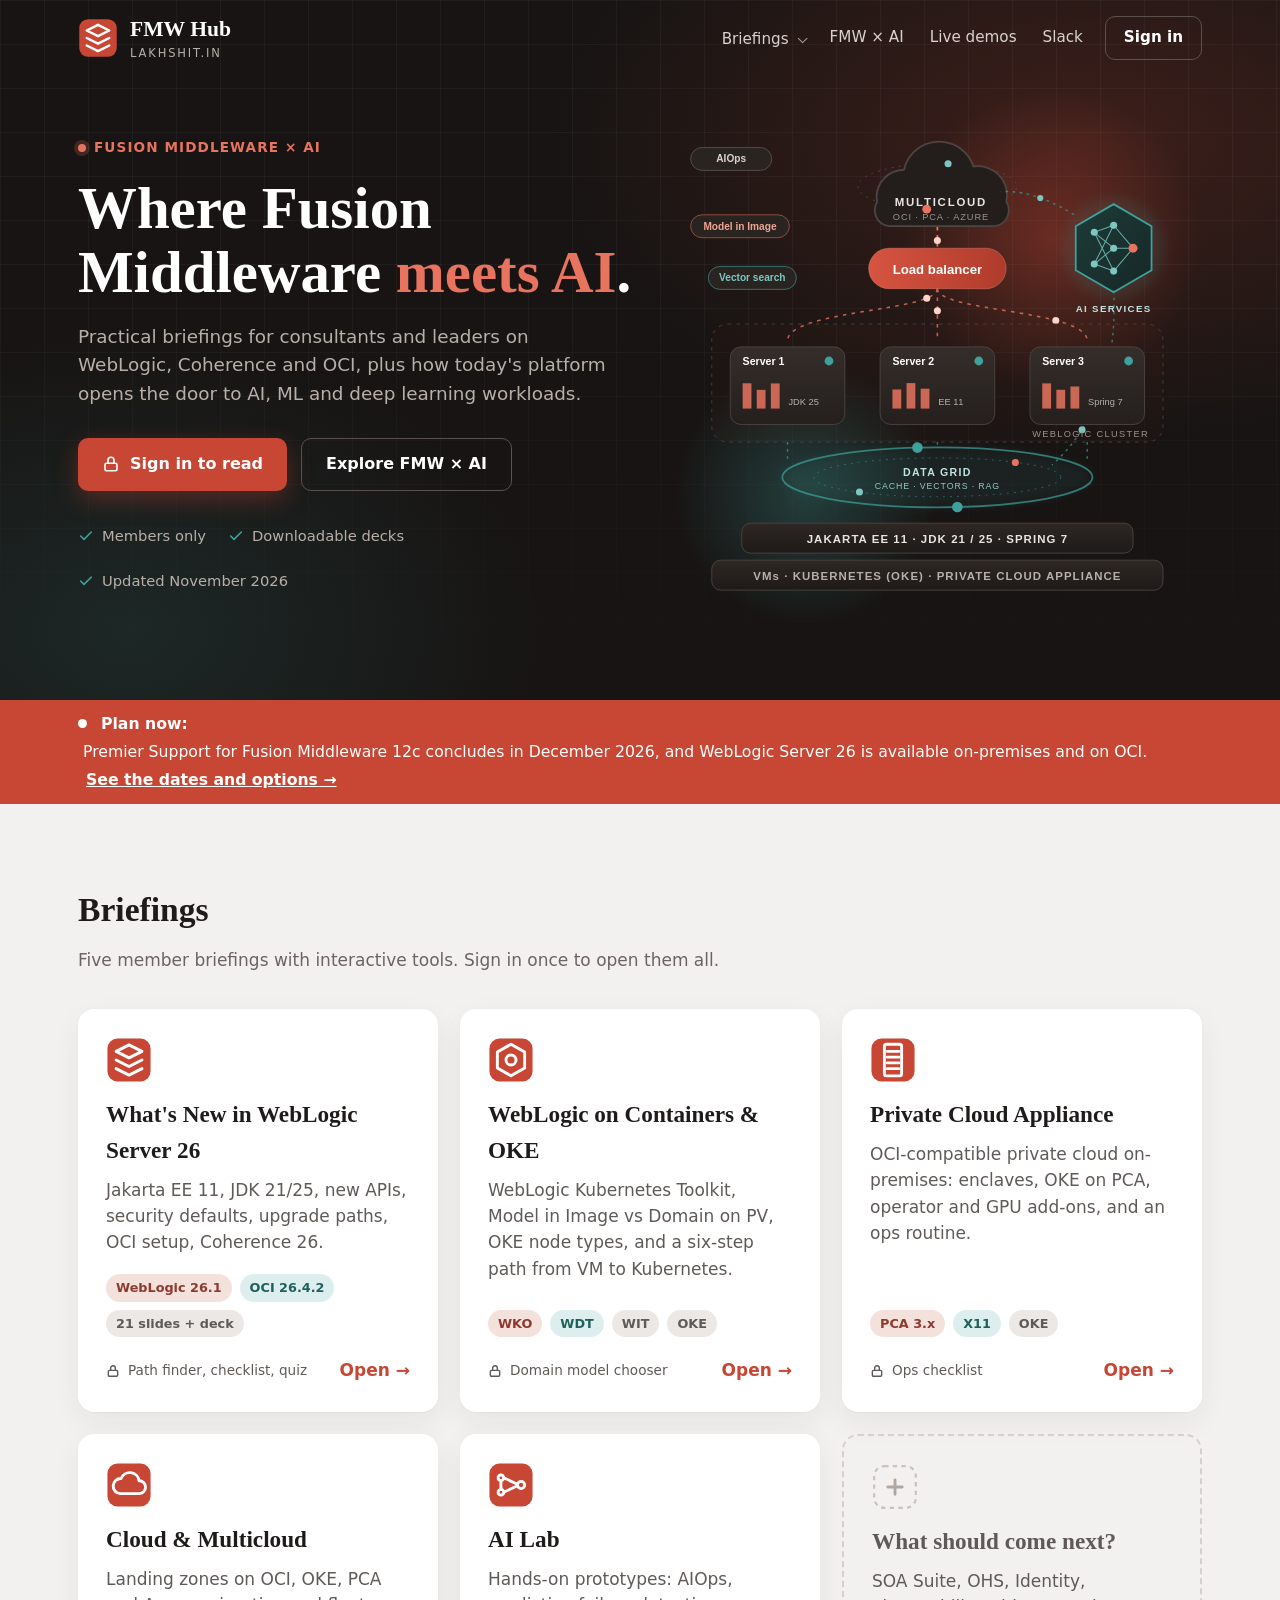
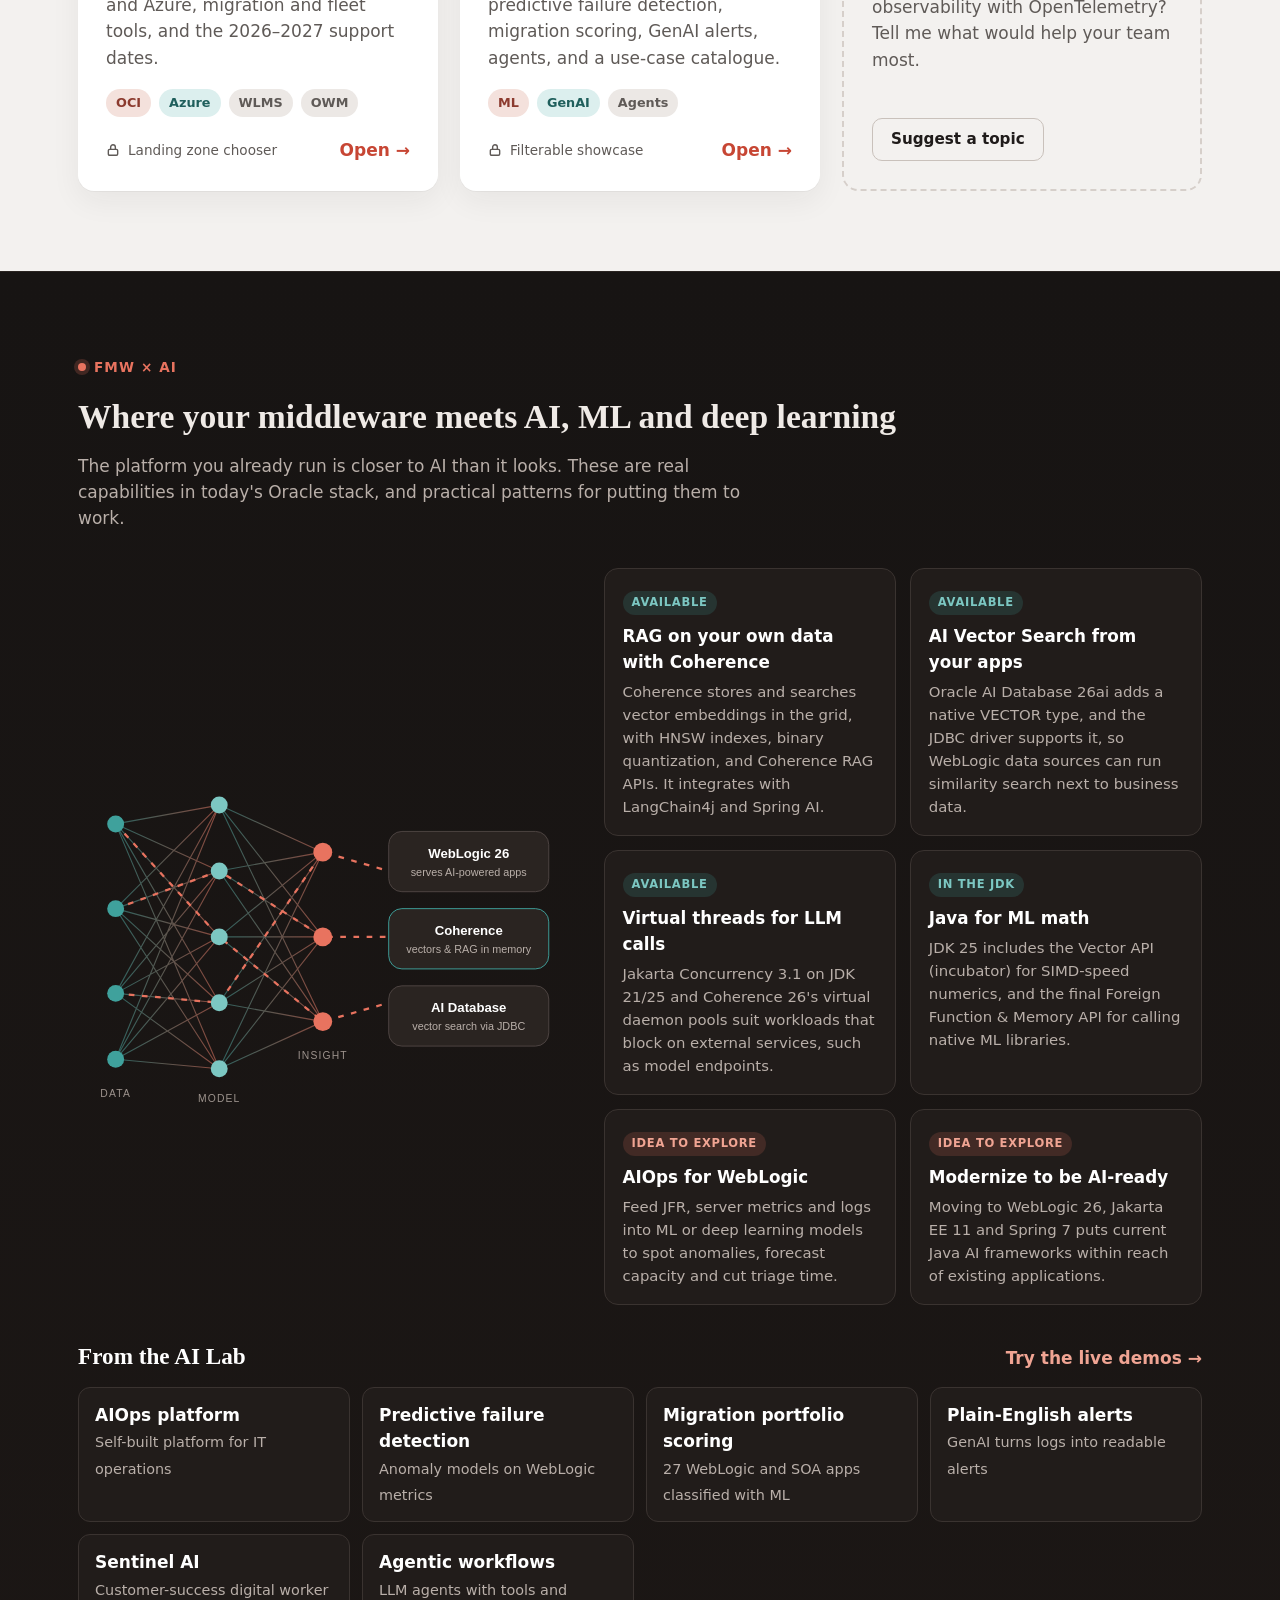
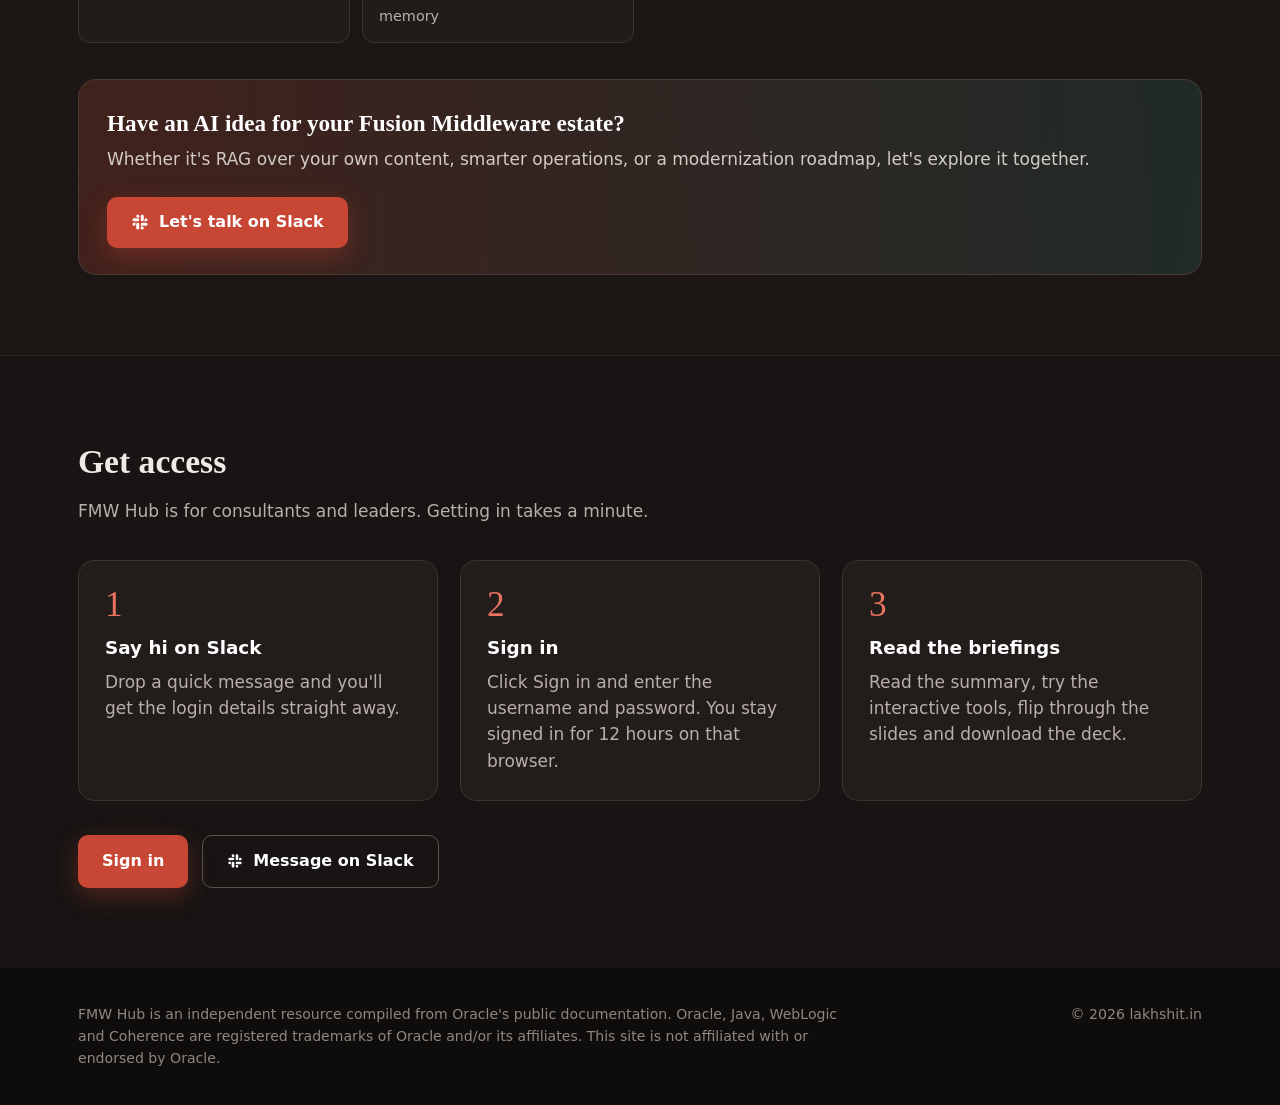
==== index.html @ 8989fca1 "Add files via upload" ====
<!DOCTYPE html>
<html lang="en">
<head>
<meta charset="utf-8">
<meta name="viewport" content="width=device-width, initial-scale=1">
<title>FMW Hub | Fusion Middleware meets AI | lakhshit.in</title>
<meta name="description" content="Private briefings on Oracle Fusion Middleware for consultants and leaders. Sign in to read the WebLogic Server 26 briefing.">
<link rel="icon" href="/assets/favicon.svg" type="image/svg+xml">
<style>
  :root{
    --ink:#171413; --ink2:#221D1B; --line:#3A3330; --muted:#B9AFA9; --soft:#F3F1EF;
    --red:#C74634; --red2:#E8735F; --teal:#3FA19C; --gold:#D9A441; --white:#fff;
    --serif: Cambria, "Iowan Old Style", Georgia, serif;
    --sans: Calibri, "Segoe UI", system-ui, -apple-system, Arial, sans-serif;
  }
  *{box-sizing:border-box}
  body{margin:0;font-family:var(--sans);color:#EFEAE6;background:var(--ink);line-height:1.55;font-size:17px}
  a{color:inherit}
  .wrap{max-width:1180px;margin:0 auto;padding:0 28px}
  /* background grid */
  .bg{position:relative;overflow:hidden;
      background:
        radial-gradient(900px 500px at 85% 20%, rgba(199,70,52,.22), transparent 60%),
        radial-gradient(700px 500px at 10% 90%, rgba(63,161,156,.14), transparent 60%),
        linear-gradient(var(--ink), var(--ink));}
  .bg::before{content:"";position:absolute;inset:0;
      background-image:linear-gradient(rgba(255,255,255,.04) 1px,transparent 1px),linear-gradient(90deg,rgba(255,255,255,.04) 1px,transparent 1px);
      background-size:44px 44px;mask-image:linear-gradient(to bottom, #000 40%, transparent 100%);pointer-events:none}
  header.top{position:relative;z-index:2}
  header.top .wrap{display:flex;align-items:center;justify-content:space-between;height:76px}
  .brand{display:flex;align-items:center;gap:12px;text-decoration:none}
  .brand b{font-family:var(--serif);font-size:1.35rem;color:#fff}
  .brand small{display:block;font-size:.72rem;letter-spacing:.16em;color:var(--muted);margin-top:-2px}
  .btn{display:inline-flex;align-items:center;gap:10px;padding:13px 24px;border-radius:10px;font-weight:700;text-decoration:none;transition:.15s;font-size:1rem}
  .btn.primary{background:var(--red);color:#fff;box-shadow:0 8px 24px rgba(199,70,52,.35)}
  .btn.primary:hover{background:#D65441;transform:translateY(-1px)}
  .btn.ghost{border:1.5px solid #5A514D;color:#fff}
  .btn.ghost:hover{border-color:#fff}
  .btn.small{padding:9px 18px;font-size:.95rem}
  .hero{position:relative;z-index:1;padding:40px 0 90px}
  .hero .wrap{display:grid;grid-template-columns:1.05fr 1fr;gap:40px;align-items:center}
  .eyebrow{display:inline-flex;align-items:center;gap:8px;font-size:.85rem;font-weight:700;letter-spacing:.08em;text-transform:uppercase;color:var(--red2)}
  .eyebrow i{width:8px;height:8px;border-radius:50%;background:var(--red2);box-shadow:0 0 0 4px rgba(232,115,95,.2)}
  h1{font-family:var(--serif);font-size:clamp(2.4rem,4.6vw,3.9rem);line-height:1.08;margin:18px 0 18px;color:#fff}
  h1 em{font-style:normal;color:var(--red2)}
  .hero p.lead{color:var(--muted);font-size:1.15rem;max-width:540px;margin:0 0 30px}
  .actions{display:flex;flex-wrap:wrap;gap:14px}
  .trust{display:flex;gap:22px;flex-wrap:wrap;margin-top:34px;color:var(--muted);font-size:.92rem}
  .trust span{display:inline-flex;align-items:center;gap:8px}
  .trust svg{flex:none}
  .art{width:100%;height:auto;display:block}
  /* animation */
  .flow{stroke-dasharray:6 8;animation:flow 1.6s linear infinite}
  @keyframes flow{to{stroke-dashoffset:-28}}
  .pulse{animation:pulse 2.4s ease-in-out infinite}
  .pulse.d2{animation-delay:.8s}.pulse.d3{animation-delay:1.6s}
  @keyframes pulse{0%,100%{opacity:.35}50%{opacity:1}}
  .orbit{transform-origin:280px 392px;animation:spin 18s linear infinite}
  @keyframes spin{to{transform:rotate(360deg)}}
  @media (prefers-reduced-motion: reduce){.flow,.pulse,.orbit{animation:none}}
  /* sections */
  section{padding:80px 0;background:var(--ink)}
  section.light{background:var(--soft);color:#1F1B1A}
  h2{font-family:var(--serif);font-size:2.1rem;margin:0 0 10px;color:inherit}
  .sub{color:#6B6461;margin:0 0 36px;max-width:680px}
  section:not(.light) .sub{color:var(--muted)}
  .cards{display:grid;grid-template-columns:repeat(auto-fit,minmax(300px,1fr));gap:22px}
  .card{background:#fff;border-radius:16px;padding:28px;box-shadow:0 1px 0 rgba(0,0,0,.04),0 10px 30px rgba(31,27,26,.06);display:flex;flex-direction:column}
  .card h3{font-family:var(--serif);font-size:1.45rem;margin:14px 0 8px}
  .card p{color:#5F5A57;margin:0 0 18px;flex:1}
  .card .meta{display:flex;flex-wrap:wrap;gap:8px;margin-bottom:20px}
  .chip{font-size:.8rem;font-weight:700;padding:4px 10px;border-radius:999px;background:#F4E1DC;color:#8C3A2E}
  .chip.teal{background:#DCEFEE;color:#1F5F5C}
  .chip.gray{background:#ECE8E5;color:#5F5A57}
  .card .lock{display:inline-flex;align-items:center;gap:8px;font-size:.85rem;color:#5F5A57}
  .card.soon{background:transparent;border:2px dashed #D6CFCA;box-shadow:none}
  .card.soon h3{color:#5F5A57}
  .steps{display:grid;grid-template-columns:repeat(auto-fit,minmax(240px,1fr));gap:22px;counter-reset:s}
  .step{background:var(--ink2);border:1px solid var(--line);border-radius:16px;padding:26px}
  .step .n{font-family:var(--serif);font-size:2.2rem;color:var(--red2);line-height:1}
  .step h3{margin:12px 0 6px;font-size:1.15rem;color:#fff}
  .step p{margin:0;color:var(--muted)}
  .toplinks{display:flex;gap:26px;margin-left:auto;margin-right:22px}
  .tdd{position:relative}
  .tdd>a::after{content:"";display:inline-block;width:6px;height:6px;border-right:1.7px solid currentColor;border-bottom:1.7px solid currentColor;transform:rotate(45deg) translateY(-3px);margin-left:8px;opacity:.7}
  .tsub{position:absolute;top:calc(100% + 12px);left:-14px;min-width:270px;background:#211C1A;border:1px solid #3A3330;border-radius:14px;padding:8px;box-shadow:0 24px 60px rgba(0,0,0,.5);opacity:0;visibility:hidden;transform:translateY(6px);transition:.15s;z-index:30}
  .tsub::before{content:"";position:absolute;left:0;right:0;top:-14px;height:14px}
  .tdd:hover .tsub,.tdd:focus-within .tsub{opacity:1;visibility:visible;transform:none}
  .tsub a{display:block;padding:9px 12px;border-radius:9px;text-decoration:none}
  .tsub a:hover{background:#2E2724}
  .tsub b{display:block;color:#fff;font-size:.95rem}
  .tsub span{color:#B9AFA9;font-size:.85rem}
  .toplinks{align-items:center}
  .toplinks a{color:#D9D2CD;text-decoration:none;font-size:.95rem}
  .toplinks a:hover{color:#fff}
  @media (max-width:700px){.toplinks{display:none}}
  section.ai{background:linear-gradient(180deg,#171413,#1C1715);border-top:1px solid #2A2421;border-bottom:1px solid #2A2421}
  .ai-grid{display:grid;grid-template-columns:.9fr 1.1fr;gap:36px;align-items:center}
  .ai-art{width:100%;height:auto}
  .f2{animation-delay:-.5s}.f3{animation-delay:-1s}
  .ai-cards{display:grid;grid-template-columns:repeat(2,1fr);gap:14px}
  .ai-card{background:#211C1A;border:1px solid #3A3330;border-radius:14px;padding:18px 18px 16px;transition:.2s}
  .ai-card:hover{border-color:#E8735F;transform:translateY(-2px)}
  .ai-card h3{color:#fff;font-size:1.05rem;margin:8px 0 6px}
  .ai-card p{color:#B9AFA9;margin:0;font-size:.93rem}
  .tag{display:inline-block;font-size:.72rem;font-weight:700;letter-spacing:.06em;text-transform:uppercase;padding:3px 9px;border-radius:999px}
  .tag.real{background:rgba(63,161,156,.18);color:#7CC7C2}
  .tag.idea{background:rgba(232,115,95,.16);color:#F0A493}
  .talk{margin-top:36px;display:flex;align-items:center;justify-content:space-between;gap:24px;flex-wrap:wrap;background:linear-gradient(90deg,rgba(199,70,52,.22),rgba(63,161,156,.14));border:1px solid #4A3A35;border-radius:18px;padding:26px 28px}
  .talk h3{margin:0 0 4px;color:#fff;font-family:var(--serif);font-size:1.45rem}
  .talk p{margin:0;color:#D3CBC6}
  @media (max-width:980px){.ai-grid{grid-template-columns:1fr}.ai-art{max-width:480px;margin:0 auto}.ai-cards{grid-template-columns:1fr}}
  a.card.brief{text-decoration:none;color:inherit;transition:.18s}
  a.card.brief:hover{transform:translateY(-3px);box-shadow:0 16px 40px rgba(31,27,26,.12)}
  .bfoot{display:flex;justify-content:space-between;align-items:center;gap:10px;margin-top:auto}
  .bfoot .go{font-weight:700;color:#C74634}
  .strip{background:#C74634;color:#fff;font-size:.98rem}
  .strip .wrap{display:flex;align-items:center;flex-wrap:wrap;gap:4px;padding-top:12px;padding-bottom:12px}
  .strip a{color:#fff;font-weight:700;margin-left:8px}
  .dotlive{width:9px;height:9px;border-radius:50%;background:#fff;margin-right:10px;animation:pulse 2s infinite}
  .lab{margin-top:34px}
  .labhead{display:flex;justify-content:space-between;align-items:baseline;gap:12px;flex-wrap:wrap;margin-bottom:12px}
  .labhead h3{color:#fff;font-family:var(--serif);font-size:1.45rem;margin:0}
  .labhead a{color:#F0A493;font-weight:700;text-decoration:none}
  .labgrid{display:grid;grid-template-columns:repeat(auto-fit,minmax(220px,1fr));gap:12px}
  .labgrid a{display:block;text-decoration:none;background:#211C1A;border:1px solid #3A3330;border-radius:12px;padding:14px 16px;transition:.18s}
  .labgrid a:hover{border-color:#7CC7C2;transform:translateY(-2px)}
  .labgrid b{display:block;color:#fff}
  .labgrid span{color:#B9AFA9;font-size:.9rem}
  footer{background:#0F0D0C;color:#8F8681;padding:36px 0;font-size:.88rem}
  footer .wrap{display:flex;flex-wrap:wrap;gap:12px 32px;justify-content:space-between}
  footer p{margin:0;max-width:760px}
  @media (max-width:900px){ .hero .wrap{grid-template-columns:1fr} .art{max-width:520px;margin:10px auto 0} }
</style>
</head>
<body>

<div class="bg">
  <header class="top"><div class="wrap">
    <a class="brand" href="/">
      <svg width="40" height="40" viewBox="0 0 64 64" aria-hidden="true"><rect x="2" y="2" width="60" height="60" rx="14" fill="#C74634"/><g fill="none" stroke="#fff" stroke-width="4" stroke-linecap="round" stroke-linejoin="round"><path d="M14 20 L32 11 L50 20 L32 29 Z"/><path d="M14 32 L32 41 L50 32"/><path d="M14 44 L32 53 L50 44"/></g></svg>
      <span><b>FMW Hub</b><small>LAKHSHIT.IN</small></span>
    </a>
    <nav class="toplinks">
      <div class="tdd"><a href="#briefings">Briefings</a>
        <div class="tsub">
          <a href="/weblogic-26/"><b>WebLogic 26</b><span>What's new, upgrade, OCI setup</span></a>
          <a href="/containers/"><b>Containers &amp; OKE</b><span>WKO, WDT, WIT, OKE</span></a>
          <a href="/pca/"><b>Private Cloud Appliance</b><span>OCI-compatible, on-premises</span></a>
          <a href="/cloud/"><b>Cloud &amp; multicloud</b><span>Landing zones, tools, dates</span></a>
          <a href="/ai-lab/"><b>AI Lab</b><span>Live demos and prototypes</span></a>
        </div>
      </div>
      <a href="#ai">FMW &times; AI</a><a href="/ai-lab/#try">Live demos</a><a href="#" data-slack>Slack</a></nav>
    <a class="btn ghost small" href="/login.html">Sign in</a>
  </div></header>

  <div class="hero"><div class="wrap">
    <div>
      <span class="eyebrow"><i></i>Fusion Middleware &times; AI</span>
      <h1>Where Fusion Middleware <em>meets AI</em>.</h1>
      <p class="lead">Practical briefings for consultants and leaders on WebLogic, Coherence and OCI, plus how today's platform opens the door to AI, ML and deep learning workloads.</p>
      <div class="actions">
        <a class="btn primary" href="/login.html?next=/weblogic-26/">
          <svg width="18" height="18" viewBox="0 0 24 24" fill="none" stroke="currentColor" stroke-width="2.2" stroke-linecap="round" stroke-linejoin="round" aria-hidden="true"><rect x="4" y="11" width="16" height="10" rx="2"/><path d="M8 11V7a4 4 0 0 1 8 0v4"/></svg>
          Sign in to read
        </a>
        <a class="btn ghost" href="#ai">Explore FMW &times; AI</a>
      </div>
      <div class="trust">
        <span><svg width="16" height="16" viewBox="0 0 24 24" fill="none" stroke="#3FA19C" stroke-width="2.4" stroke-linecap="round" stroke-linejoin="round"><path d="M20 6 9 17l-5-5"/></svg>Members only</span>
        <span><svg width="16" height="16" viewBox="0 0 24 24" fill="none" stroke="#3FA19C" stroke-width="2.4" stroke-linecap="round" stroke-linejoin="round"><path d="M20 6 9 17l-5-5"/></svg>Downloadable decks</span>
        <span><svg width="16" height="16" viewBox="0 0 24 24" fill="none" stroke="#3FA19C" stroke-width="2.4" stroke-linecap="round" stroke-linejoin="round"><path d="M20 6 9 17l-5-5"/></svg>Updated November 2026</span>
      </div>
    </div>

    <!-- Illustration: a middleware stack on the cloud -->
    <svg class="art" id="heroArt" viewBox="0 0 600 560" style="overflow:visible" role="img" aria-label="Animated illustration: multicloud, a load balancer sending traffic to a WebLogic cluster, an AI services node, a Coherence data grid with vectors, and the Jakarta EE and JDK runtime layers">
  <defs>
    <radialGradient id="gR" cx="50%" cy="50%" r="50%"><stop offset="0" stop-color="#C74634" stop-opacity=".38"/><stop offset="1" stop-color="#C74634" stop-opacity="0"/></radialGradient>
    <radialGradient id="gT" cx="50%" cy="50%" r="50%"><stop offset="0" stop-color="#3FA19C" stop-opacity=".30"/><stop offset="1" stop-color="#3FA19C" stop-opacity="0"/></radialGradient>
    <linearGradient id="srv" x1="0" x2="0" y1="0" y2="1"><stop offset="0" stop-color="#352D2A"/><stop offset="1" stop-color="#241F1D"/></linearGradient>
    <linearGradient id="plate" x1="0" x2="0" y1="0" y2="1"><stop offset="0" stop-color="#2E2724"/><stop offset="1" stop-color="#1E1A18"/></linearGradient>
    <linearGradient id="lb" x1="0" x2="1"><stop offset="0" stop-color="#D65441"/><stop offset="1" stop-color="#B03B2B"/></linearGradient>
    <linearGradient id="ai" x1="0" x2="1" y1="0" y2="1"><stop offset="0" stop-color="#1E3B39"/><stop offset="1" stop-color="#162826"/></linearGradient>
    <filter id="blur6" x="-50%" y="-50%" width="200%" height="200%"><feGaussianBlur stdDeviation="6"/></filter>
    <path id="pCloud" d="M300 126 V150"/>
    <path id="pS1" d="M300 196 C300 222 130 220 130 255"/>
    <path id="pS2" d="M300 196 V255"/>
    <path id="pS3" d="M300 196 C300 222 470 220 470 255"/>
    <path id="pAI" d="M500 198 C505 300 470 360 430 396"/>
    <path id="pAIc" d="M455 112 C420 90 390 84 372 86"/>
    <path id="orbitP" d="M210 80 a90 26 0 1 0 180 0 a90 26 0 1 0 -180 0"/>
  </defs>

  <!-- glows -->
  <circle cx="430" cy="140" r="170" fill="url(#gR)"/>
  <circle cx="150" cy="430" r="150" fill="url(#gT)"/>

  <!-- cloud with orbit -->
  <use href="#orbitP" fill="none" stroke="#5A514D" stroke-dasharray="2 6"/>
  <g>
    <g fill="#4F4643"><circle cx="262" cy="92" r="32"/><circle cx="302" cy="70" r="42"/><circle cx="346" cy="90" r="34"/><rect x="228" y="88" width="154" height="38" rx="19"/></g>
    <g fill="#231E1C"><circle cx="262" cy="92" r="30"/><circle cx="302" cy="70" r="40"/><circle cx="346" cy="90" r="32"/><rect x="230" y="90" width="150" height="34" rx="17"/></g>
    <text x="304" y="102" text-anchor="middle" font-family="Calibri, Segoe UI, Arial" font-size="13" font-weight="700" fill="#E9E4E0" letter-spacing="2">MULTICLOUD</text>
    <text x="304" y="118" text-anchor="middle" font-family="Calibri, Segoe UI, Arial" font-size="10.5" fill="#9C928C" letter-spacing="1">OCI · PCA · AZURE</text>
  </g>
  <circle r="5" fill="#E8735F"><animateMotion dur="9s" repeatCount="indefinite"><mpath href="#orbitP"/></animateMotion></circle>
  <circle r="4" fill="#7CC7C2"><animateMotion dur="9s" begin="-4.5s" repeatCount="indefinite"><mpath href="#orbitP"/></animateMotion></circle>

  <!-- AI services node -->
  <g>
    <circle cx="500" cy="150" r="58" fill="#3FA19C" opacity=".12" filter="url(#blur6)"/>
    <polygon points="500,100 543,125 543,175 500,200 457,175 457,125" fill="url(#ai)" stroke="#3FA19C" stroke-width="2"/>
    <g stroke="#7CC7C2" stroke-width="1.2" opacity=".8">
      <path d="M478 132 L500 124 M478 132 L500 150 M478 132 L500 176 M478 168 L500 124 M478 168 L500 150 M478 168 L500 176 M500 124 L522 150 M500 150 L522 150 M500 176 L522 150"/>
    </g>
    <g fill="#7CC7C2"><circle cx="478" cy="132" r="4"/><circle cx="478" cy="168" r="4"/><circle class="pulse" cx="500" cy="124" r="4"/><circle class="pulse d2" cx="500" cy="150" r="4"/><circle class="pulse d3" cx="500" cy="176" r="4"/></g>
    <circle cx="522" cy="150" r="6" fill="#E8735F"><animate attributeName="r" values="5;8;5" dur="2s" repeatCount="indefinite"/></circle>
    <text x="500" y="222" text-anchor="middle" font-family="Calibri, Segoe UI, Arial" font-size="11" font-weight="700" fill="#BFE3E0" letter-spacing="1.5">AI SERVICES</text>
  </g>
  <use href="#pAIc" fill="none" stroke="#3FA19C" stroke-width="1.6" stroke-dasharray="3 5" opacity=".7"/>
  <use href="#pAI" fill="none" stroke="#3FA19C" stroke-width="1.6" stroke-dasharray="3 5" opacity=".7"/>
  <circle r="4" fill="#7CC7C2"><animateMotion dur="2.6s" repeatCount="indefinite"><mpath href="#pAI"/></animateMotion></circle>
  <circle r="3.5" fill="#7CC7C2"><animateMotion dur="2s" begin="-1s" repeatCount="indefinite"><mpath href="#pAIc"/></animateMotion></circle>

  <!-- cloud to load balancer -->
  <use href="#pCloud" stroke="#E8735F" stroke-width="2" stroke-dasharray="4 5"/>
  <circle r="4" fill="#FFD3C9"><animateMotion dur="1.2s" repeatCount="indefinite"><mpath href="#pCloud"/></animateMotion></circle>

  <!-- load balancer -->
  <g>
    <rect x="222" y="150" width="156" height="46" rx="23" fill="url(#lb)"/>
    <rect x="222" y="150" width="156" height="46" rx="23" fill="none" stroke="#FFB4A6" stroke-opacity=".5">
      <animate attributeName="stroke-opacity" values=".1;.7;.1" dur="2.4s" repeatCount="indefinite"/>
    </rect>
    <text x="300" y="179" text-anchor="middle" font-family="Calibri, Segoe UI, Arial" font-size="15" font-weight="700" fill="#fff">Load balancer</text>
  </g>

  <!-- traffic to servers -->
  <g fill="none" stroke="#E8735F" stroke-width="1.8" stroke-dasharray="4 6" opacity=".8">
    <use href="#pS1"/><use href="#pS2"/><use href="#pS3"/>
  </g>
  <g fill="#FFD3C9">
    <circle r="4"><animateMotion dur="1.8s" repeatCount="indefinite"><mpath href="#pS1"/></animateMotion></circle>
    <circle r="4"><animateMotion dur="1.8s" begin="-.6s" repeatCount="indefinite"><mpath href="#pS2"/></animateMotion></circle>
    <circle r="4"><animateMotion dur="1.8s" begin="-1.2s" repeatCount="indefinite"><mpath href="#pS3"/></animateMotion></circle>
  </g>

  <!-- cluster -->
  <rect x="44" y="236" width="512" height="134" rx="18" fill="#C74634" fill-opacity=".03" stroke="#4A423F" stroke-dasharray="4 6"/>
  <text x="540" y="364" text-anchor="end" font-family="Calibri, Segoe UI, Arial" font-size="10.5" fill="#9C928C" letter-spacing="1.5">WEBLOGIC CLUSTER</text>
  <g font-family="Calibri, Segoe UI, Arial">
    <g transform="translate(65 262)">
      <rect width="130" height="88" rx="12" fill="url(#srv)" stroke="#4F4643"/>
      <circle class="pulse" cx="112" cy="16" r="5" fill="#3FA19C"/>
      <text x="14" y="21" font-size="12" font-weight="700" fill="#fff">Server 1</text>
      <g fill="#E8735F" opacity=".85">
        <rect x="14" y="40" width="10" height="30"><animate attributeName="height" values="30;14;26;30" dur="2.2s" repeatCount="indefinite"/><animate attributeName="y" values="40;56;44;40" dur="2.2s" repeatCount="indefinite"/></rect>
        <rect x="30" y="50" width="10" height="20"><animate attributeName="height" values="20;32;18;20" dur="1.9s" repeatCount="indefinite"/><animate attributeName="y" values="50;38;52;50" dur="1.9s" repeatCount="indefinite"/></rect>
        <rect x="46" y="44" width="10" height="26"><animate attributeName="height" values="26;12;30;26" dur="2.5s" repeatCount="indefinite"/><animate attributeName="y" values="44;58;40;44" dur="2.5s" repeatCount="indefinite"/></rect>
      </g>
      <text x="66" y="66" font-size="10.5" fill="#B9AFA9">JDK 25</text>
    </g>
    <g transform="translate(235 262)">
      <rect width="130" height="88" rx="12" fill="url(#srv)" stroke="#4F4643"/>
      <circle class="pulse d2" cx="112" cy="16" r="5" fill="#3FA19C"/>
      <text x="14" y="21" font-size="12" font-weight="700" fill="#fff">Server 2</text>
      <g fill="#E8735F" opacity=".85">
        <rect x="14" y="48" width="10" height="22"><animate attributeName="height" values="22;34;16;22" dur="2s" repeatCount="indefinite"/><animate attributeName="y" values="48;36;54;48" dur="2s" repeatCount="indefinite"/></rect>
        <rect x="30" y="40" width="10" height="30"><animate attributeName="height" values="30;18;28;30" dur="2.4s" repeatCount="indefinite"/><animate attributeName="y" values="40;52;42;40" dur="2.4s" repeatCount="indefinite"/></rect>
        <rect x="46" y="54" width="10" height="16"><animate attributeName="height" values="16;30;22;16" dur="1.7s" repeatCount="indefinite"/><animate attributeName="y" values="54;40;48;54" dur="1.7s" repeatCount="indefinite"/></rect>
      </g>
      <text x="66" y="66" font-size="10.5" fill="#B9AFA9">EE 11</text>
    </g>
    <g transform="translate(405 262)">
      <rect width="130" height="88" rx="12" fill="url(#srv)" stroke="#4F4643"/>
      <circle class="pulse d3" cx="112" cy="16" r="5" fill="#3FA19C"/>
      <text x="14" y="21" font-size="12" font-weight="700" fill="#fff">Server 3</text>
      <g fill="#E8735F" opacity=".85">
        <rect x="14" y="44" width="10" height="26"><animate attributeName="height" values="26;16;32;26" dur="2.3s" repeatCount="indefinite"/><animate attributeName="y" values="44;54;38;44" dur="2.3s" repeatCount="indefinite"/></rect>
        <rect x="30" y="52" width="10" height="18"><animate attributeName="height" values="18;30;20;18" dur="1.8s" repeatCount="indefinite"/><animate attributeName="y" values="52;40;50;52" dur="1.8s" repeatCount="indefinite"/></rect>
        <rect x="46" y="42" width="10" height="28"><animate attributeName="height" values="28;14;24;28" dur="2.6s" repeatCount="indefinite"/><animate attributeName="y" values="42;56;46;42" dur="2.6s" repeatCount="indefinite"/></rect>
      </g>
      <text x="66" y="66" font-size="10.5" fill="#B9AFA9">Spring 7</text>
    </g>
  </g>

  <!-- links to data grid -->
  <path d="M130 370 V392 M300 370 V376 M470 370 V392" stroke="#3FA19C" stroke-width="1.6" stroke-dasharray="3 5" opacity=".7"/>

  <!-- data grid with vectors -->
  <g>
    <ellipse cx="300" cy="410" rx="176" ry="34" fill="#3FA19C" opacity=".10" filter="url(#blur6)"/>
    <ellipse cx="300" cy="410" rx="176" ry="34" fill="none" stroke="#3FA19C" stroke-width="2" opacity=".7"/>
    <ellipse cx="300" cy="410" rx="140" ry="22" fill="none" stroke="#3FA19C" stroke-width="1" stroke-dasharray="2 6" opacity=".6"/>
    <g>
      <circle r="6" fill="#3FA19C"><animateMotion dur="7s" repeatCount="indefinite" path="M124 410 a176 34 0 1 0 352 0 a176 34 0 1 0 -352 0"/></circle>
      <circle r="6" fill="#3FA19C"><animateMotion dur="7s" begin="-3.5s" repeatCount="indefinite" path="M124 410 a176 34 0 1 0 352 0 a176 34 0 1 0 -352 0"/></circle>
      <circle r="4" fill="#7CC7C2"><animateMotion dur="5s" begin="-1s" repeatCount="indefinite" path="M436 410 a136 22 0 1 0 -272 0 a136 22 0 1 0 272 0"/></circle>
      <circle r="4" fill="#E8735F"><animateMotion dur="5s" begin="-3.5s" repeatCount="indefinite" path="M436 410 a136 22 0 1 0 -272 0 a136 22 0 1 0 272 0"/></circle>
    </g>
    <text x="300" y="408" text-anchor="middle" font-family="Calibri, Segoe UI, Arial" font-size="12" font-weight="700" fill="#BFE3E0" letter-spacing="1.5">DATA GRID</text>
    <text x="300" y="423" text-anchor="middle" font-family="Calibri, Segoe UI, Arial" font-size="10" fill="#8FC9C4" letter-spacing="1">CACHE · VECTORS · RAG</text>
  </g>

  <!-- runtime plates -->
  <g font-family="Calibri, Segoe UI, Arial" font-size="13" font-weight="700" letter-spacing="1.2" text-anchor="middle">
    <rect x="78" y="462" width="444" height="34" rx="10" fill="url(#plate)" stroke="#4F4643"/>
    <text x="300" y="484" fill="#E9E4E0">JAKARTA EE 11 · JDK 21 / 25 · SPRING 7</text>
    <rect x="44" y="504" width="512" height="34" rx="10" fill="url(#plate)" stroke="#4F4643"/>
    <text x="300" y="526" fill="#B9AFA9">VMs · KUBERNETES (OKE) · PRIVATE CLOUD APPLIANCE</text>
  </g>

  <!-- floating chips -->
  <g font-family="Calibri, Segoe UI, Arial" font-size="11.5" font-weight="700">
    <g><animateTransform attributeName="transform" type="translate" values="0 0;0 -6;0 0" dur="4s" repeatCount="indefinite"/>
      <rect x="20" y="118" width="112" height="26" rx="13" fill="#2A2421" stroke="#E8735F" stroke-opacity=".6"/><text x="76" y="135" text-anchor="middle" fill="#F0A493">Model in Image</text></g>
    <g><animateTransform attributeName="transform" type="translate" values="0 0;0 6;0 0" dur="5s" repeatCount="indefinite"/>
      <rect x="40" y="166" width="100" height="26" rx="13" fill="#2A2421" stroke="#3FA19C" stroke-opacity=".7"/><text x="90" y="183" text-anchor="middle" fill="#7CC7C2">Vector search</text></g>
    <g><animateTransform attributeName="transform" type="translate" values="0 0;0 -5;0 0" dur="4.6s" repeatCount="indefinite"/>
      <rect x="20" y="40" width="92" height="26" rx="13" fill="#2A2421" stroke="#5A514D"/><text x="66" y="57" text-anchor="middle" fill="#D9D2CD">AIOps</text></g>
  </g>
</svg>
  </div></div>
</div>

<div class="strip"><div class="wrap"><span class="dotlive"></span><b>Plan now:</b>&nbsp;Premier Support for Fusion Middleware 12c concludes in December 2026, and WebLogic Server 26 is available on-premises and on OCI. <a href="/cloud/">See the dates and options &rarr;</a></div></div>
<section class="light" id="briefings"><div class="wrap">
  <h2>Briefings</h2>
  <p class="sub">Five member briefings with interactive tools. Sign in once to open them all.</p>
  <div class="cards">
    <a class="card brief" href="/weblogic-26/">
      <svg width="46" height="46" viewBox="0 0 64 64" aria-hidden="true"><rect x="2" y="2" width="60" height="60" rx="14" fill="#C74634"/><g fill="none" stroke="#fff" stroke-width="4" stroke-linecap="round" stroke-linejoin="round"><path d="M14 20 L32 11 L50 20 L32 29 Z"/><path d="M14 32 L32 41 L50 32"/><path d="M14 44 L32 53 L50 44"/></g></svg>
      <h3>What's New in WebLogic Server 26</h3>
      <p>Jakarta EE 11, JDK 21/25, new APIs, security defaults, upgrade paths, OCI setup, Coherence 26.</p>
      <div class="meta"><span class="chip">WebLogic 26.1</span><span class="chip teal">OCI 26.4.2</span><span class="chip gray">21 slides + deck</span></div>
      <div class="bfoot"><span class="lock"><svg width="14" height="14" viewBox="0 0 24 24" fill="none" stroke="currentColor" stroke-width="2.4" stroke-linecap="round" stroke-linejoin="round"><rect x="4" y="11" width="16" height="10" rx="2"/><path d="M8 11V7a4 4 0 0 1 8 0v4"/></svg> Path finder, checklist, quiz</span><span class="go">Open &rarr;</span></div>
    </a>
    <a class="card brief" href="/containers/">
      <svg width="46" height="46" viewBox="0 0 64 64" aria-hidden="true"><rect x="2" y="2" width="60" height="60" rx="14" fill="#C74634"/><g fill="none" stroke="#fff" stroke-width="4" stroke-linecap="round" stroke-linejoin="round"><path d="M32 10 L51 21 V43 L32 54 L13 43 V21 Z"/><circle cx="32" cy="32" r="7"/></g></svg>
      <h3>WebLogic on Containers &amp; OKE</h3>
      <p>WebLogic Kubernetes Toolkit, Model in Image vs Domain on PV, OKE node types, and a six-step path from VM to Kubernetes.</p>
      <div class="meta"><span class="chip">WKO</span><span class="chip teal">WDT</span><span class="chip gray">WIT</span><span class="chip gray">OKE</span></div>
      <div class="bfoot"><span class="lock"><svg width="14" height="14" viewBox="0 0 24 24" fill="none" stroke="currentColor" stroke-width="2.4" stroke-linecap="round" stroke-linejoin="round"><rect x="4" y="11" width="16" height="10" rx="2"/><path d="M8 11V7a4 4 0 0 1 8 0v4"/></svg> Domain model chooser</span><span class="go">Open &rarr;</span></div>
    </a>
    <a class="card brief" href="/pca/">
      <svg width="46" height="46" viewBox="0 0 64 64" aria-hidden="true"><rect x="2" y="2" width="60" height="60" rx="14" fill="#C74634"/><g fill="none" stroke="#fff" stroke-width="4" stroke-linecap="round" stroke-linejoin="round"><rect x="20" y="10" width="24" height="44" rx="3"/><path d="M24 20h16M24 28h16M24 36h16M24 44h16"/></g></svg>
      <h3>Private Cloud Appliance</h3>
      <p>OCI-compatible private cloud on-premises: enclaves, OKE on PCA, operator and GPU add-ons, and an ops routine.</p>
      <div class="meta"><span class="chip">PCA 3.x</span><span class="chip teal">X11</span><span class="chip gray">OKE</span></div>
      <div class="bfoot"><span class="lock"><svg width="14" height="14" viewBox="0 0 24 24" fill="none" stroke="currentColor" stroke-width="2.4" stroke-linecap="round" stroke-linejoin="round"><rect x="4" y="11" width="16" height="10" rx="2"/><path d="M8 11V7a4 4 0 0 1 8 0v4"/></svg> Ops checklist</span><span class="go">Open &rarr;</span></div>
    </a>
    <a class="card brief" href="/cloud/">
      <svg width="46" height="46" viewBox="0 0 64 64" aria-hidden="true"><rect x="2" y="2" width="60" height="60" rx="14" fill="#C74634"/><g fill="none" stroke="#fff" stroke-width="4" stroke-linecap="round" stroke-linejoin="round"><path d="M20 44h26a9 9 0 0 0 0-18 13 13 0 0 0-25-3A10 10 0 0 0 20 44z"/></g></svg>
      <h3>Cloud &amp; Multicloud</h3>
      <p>Landing zones on OCI, OKE, PCA and Azure, migration and fleet tools, and the 2026–2027 support dates.</p>
      <div class="meta"><span class="chip">OCI</span><span class="chip teal">Azure</span><span class="chip gray">WLMS</span><span class="chip gray">OWM</span></div>
      <div class="bfoot"><span class="lock"><svg width="14" height="14" viewBox="0 0 24 24" fill="none" stroke="currentColor" stroke-width="2.4" stroke-linecap="round" stroke-linejoin="round"><rect x="4" y="11" width="16" height="10" rx="2"/><path d="M8 11V7a4 4 0 0 1 8 0v4"/></svg> Landing zone chooser</span><span class="go">Open &rarr;</span></div>
    </a>
    <a class="card brief" href="/ai-lab/">
      <svg width="46" height="46" viewBox="0 0 64 64" aria-hidden="true"><rect x="2" y="2" width="60" height="60" rx="14" fill="#C74634"/><g fill="none" stroke="#fff" stroke-width="4" stroke-linecap="round" stroke-linejoin="round"><circle cx="18" cy="22" r="4"/><circle cx="18" cy="42" r="4"/><circle cx="46" cy="32" r="5"/><path d="M22 22 L41 31 M22 42 L41 33 M18 26 V38"/></g></svg>
      <h3>AI Lab</h3>
      <p>Hands-on prototypes: AIOps, predictive failure detection, migration scoring, GenAI alerts, agents, and a use-case catalogue.</p>
      <div class="meta"><span class="chip">ML</span><span class="chip teal">GenAI</span><span class="chip gray">Agents</span></div>
      <div class="bfoot"><span class="lock"><svg width="14" height="14" viewBox="0 0 24 24" fill="none" stroke="currentColor" stroke-width="2.4" stroke-linecap="round" stroke-linejoin="round"><rect x="4" y="11" width="16" height="10" rx="2"/><path d="M8 11V7a4 4 0 0 1 8 0v4"/></svg> Filterable showcase</span><span class="go">Open &rarr;</span></div>
    </a>
    <div class="card soon">
      <svg width="46" height="46" viewBox="0 0 64 64" aria-hidden="true"><rect x="3" y="3" width="58" height="58" rx="14" fill="none" stroke="#C9C1BB" stroke-width="3" stroke-dasharray="6 6"/><path d="M32 22v20M22 32h20" stroke="#B0A7A1" stroke-width="4" stroke-linecap="round"/></svg>
      <h3>What should come next?</h3>
      <p>SOA Suite, OHS, Identity, observability with OpenTelemetry? Tell me what would help your team most.</p>
      <div><a class="btn ghost small" style="color:#1F1B1A;border-color:#C9C1BB" href="#" data-slack>Suggest a topic</a></div>
    </div>
  </div>
</div></section>

<section id="ai" class="ai"><div class="wrap">
  <span class="eyebrow"><i></i>FMW &times; AI</span>
  <h2 style="margin-top:12px">Where your middleware meets AI, ML and deep learning</h2>
  <p class="sub">The platform you already run is closer to AI than it looks. These are real capabilities in today's Oracle stack, and practical patterns for putting them to work.</p>

  <div class="ai-grid">
    <svg class="ai-art" viewBox="0 0 520 380" role="img" aria-label="A neural network whose outputs feed a WebLogic cluster and a Coherence data grid">
      <defs>
        <linearGradient id="nn" x1="0" x2="1"><stop offset="0" stop-color="#3FA19C"/><stop offset="1" stop-color="#E8735F"/></linearGradient>
      </defs>
      <g stroke="url(#nn)" stroke-width="1.2" opacity=".55" fill="none">
        <path d="M40 70 L150 50 M40 70 L150 120 M40 70 L150 190 M40 70 L150 260 M40 70 L150 330
                 M40 160 L150 50 M40 160 L150 120 M40 160 L150 190 M40 160 L150 260 M40 160 L150 330
                 M40 250 L150 50 M40 250 L150 120 M40 250 L150 190 M40 250 L150 260 M40 250 L150 330
                 M40 320 L150 50 M40 320 L150 120 M40 320 L150 190 M40 320 L150 260 M40 320 L150 330"/>
        <path d="M150 50 L260 100 M150 50 L260 190 M150 50 L260 280
                 M150 120 L260 100 M150 120 L260 190 M150 120 L260 280
                 M150 190 L260 100 M150 190 L260 190 M150 190 L260 280
                 M150 260 L260 100 M150 260 L260 190 M150 260 L260 280
                 M150 330 L260 100 M150 330 L260 190 M150 330 L260 280"/>
      </g>
      <g class="sig" stroke="#E8735F" stroke-width="2.4" fill="none">
        <path class="flow" d="M40 160 L150 120 L260 190 L330 190"/>
        <path class="flow f2" d="M40 250 L150 260 L260 100 L330 120"/>
        <path class="flow f3" d="M40 70 L150 190 L260 280 L330 260"/>
      </g>
      <g fill="#3FA19C">
        <circle cx="40" cy="70" r="9"/><circle cx="40" cy="160" r="9"/><circle cx="40" cy="250" r="9"/><circle cx="40" cy="320" r="9"/>
      </g>
      <g fill="#7CC7C2">
        <circle class="pulse" cx="150" cy="50" r="9"/><circle class="pulse d2" cx="150" cy="120" r="9"/><circle class="pulse d3" cx="150" cy="190" r="9"/><circle class="pulse" cx="150" cy="260" r="9"/><circle class="pulse d2" cx="150" cy="330" r="9"/>
      </g>
      <g fill="#E8735F">
        <circle cx="260" cy="100" r="10"/><circle cx="260" cy="190" r="10"/><circle cx="260" cy="280" r="10"/>
      </g>
      <g font-family="Calibri, Segoe UI, Arial" font-size="11" fill="#9C928C" letter-spacing="1.2">
        <text x="40" y="360" text-anchor="middle">DATA</text>
        <text x="150" y="365" text-anchor="middle">MODEL</text>
        <text x="260" y="320" text-anchor="middle">INSIGHT</text>
      </g>
      <g font-family="Calibri, Segoe UI, Arial">
        <rect x="330" y="78" width="170" height="64" rx="14" fill="#2A2421" stroke="#4F4643"/>
        <text x="415" y="106" text-anchor="middle" font-size="14" font-weight="700" fill="#fff">WebLogic 26</text>
        <text x="415" y="125" text-anchor="middle" font-size="11.5" fill="#B9AFA9">serves AI-powered apps</text>
        <rect x="330" y="160" width="170" height="64" rx="14" fill="#2A2421" stroke="#3FA19C"/>
        <text x="415" y="188" text-anchor="middle" font-size="14" font-weight="700" fill="#fff">Coherence</text>
        <text x="415" y="207" text-anchor="middle" font-size="11.5" fill="#B9AFA9">vectors &amp; RAG in memory</text>
        <rect x="330" y="242" width="170" height="64" rx="14" fill="#2A2421" stroke="#4F4643"/>
        <text x="415" y="270" text-anchor="middle" font-size="14" font-weight="700" fill="#fff">AI Database</text>
        <text x="415" y="289" text-anchor="middle" font-size="11.5" fill="#B9AFA9">vector search via JDBC</text>
      </g>
    </svg>

    <div class="ai-cards">
      <div class="ai-card"><span class="tag real">Available</span><h3>RAG on your own data with Coherence</h3><p>Coherence stores and searches vector embeddings in the grid, with HNSW indexes, binary quantization, and Coherence RAG APIs. It integrates with LangChain4j and Spring AI.</p></div>
      <div class="ai-card"><span class="tag real">Available</span><h3>AI Vector Search from your apps</h3><p>Oracle AI Database 26ai adds a native VECTOR type, and the JDBC driver supports it, so WebLogic data sources can run similarity search next to business data.</p></div>
      <div class="ai-card"><span class="tag real">Available</span><h3>Virtual threads for LLM calls</h3><p>Jakarta Concurrency 3.1 on JDK 21/25 and Coherence 26's virtual daemon pools suit workloads that block on external services, such as model endpoints.</p></div>
      <div class="ai-card"><span class="tag real">In the JDK</span><h3>Java for ML math</h3><p>JDK 25 includes the Vector API (incubator) for SIMD-speed numerics, and the final Foreign Function &amp; Memory API for calling native ML libraries.</p></div>
      <div class="ai-card"><span class="tag idea">Idea to explore</span><h3>AIOps for WebLogic</h3><p>Feed JFR, server metrics and logs into ML or deep learning models to spot anomalies, forecast capacity and cut triage time.</p></div>
      <div class="ai-card"><span class="tag idea">Idea to explore</span><h3>Modernize to be AI-ready</h3><p>Moving to WebLogic 26, Jakarta EE 11 and Spring 7 puts current Java AI frameworks within reach of existing applications.</p></div>
    </div>
  </div>

  <div class="lab">
    <div class="labhead"><h3>From the AI Lab</h3><a href="/ai-lab/#try">Try the live demos &rarr;</a></div>
    <div class="labgrid">
      <a href="/ai-lab/"><b>AIOps platform</b><span>Self-built platform for IT operations</span></a>
      <a href="/ai-lab/"><b>Predictive failure detection</b><span>Anomaly models on WebLogic metrics</span></a>
      <a href="/ai-lab/"><b>Migration portfolio scoring</b><span>27 WebLogic and SOA apps classified with ML</span></a>
      <a href="/ai-lab/"><b>Plain-English alerts</b><span>GenAI turns logs into readable alerts</span></a>
      <a href="/ai-lab/"><b>Sentinel AI</b><span>Customer-success digital worker</span></a>
      <a href="/ai-lab/"><b>Agentic workflows</b><span>LLM agents with tools and memory</span></a>
    </div>
  </div>

  <div class="talk">
    <div>
      <h3>Have an AI idea for your Fusion Middleware estate?</h3>
      <p>Whether it's RAG over your own content, smarter operations, or a modernization roadmap, let's explore it together.</p>
    </div>
    <a class="btn primary" href="#" data-slack>
      <svg width="18" height="18" viewBox="0 0 24 24" fill="currentColor" aria-hidden="true"><path d="M6 15a2 2 0 1 1-2-2h2v2zm1 0a2 2 0 1 1 4 0v5a2 2 0 1 1-4 0v-5zm2-9a2 2 0 1 1 2-2v2H9zm0 1a2 2 0 1 1 0 4H4a2 2 0 1 1 0-4h5zm9 2a2 2 0 1 1 2 2h-2V9zm-1 0a2 2 0 1 1-4 0V4a2 2 0 1 1 4 0v5zm-2 9a2 2 0 1 1-2 2v-2h2zm0-1a2 2 0 1 1 0-4h5a2 2 0 1 1 0 4h-5z"/></svg>
      Let's talk on Slack
    </a>
  </div>
</div></section>

<section id="access"><div class="wrap">
  <h2>Get access</h2>
  <p class="sub">FMW Hub is for consultants and leaders. Getting in takes a minute.</p>
  <div class="steps">
    <div class="step"><div class="n">1</div><h3>Say hi on Slack</h3><p>Drop a quick message and you'll get the login details straight away.</p></div>
    <div class="step"><div class="n">2</div><h3>Sign in</h3><p>Click Sign in and enter the username and password. You stay signed in for 12 hours on that browser.</p></div>
    <div class="step"><div class="n">3</div><h3>Read the briefings</h3><p>Read the summary, try the interactive tools, flip through the slides and download the deck.</p></div>
  </div>
  <div class="actions" style="margin-top:34px">
    <a class="btn primary" href="/login.html?next=/weblogic-26/">Sign in</a>
    <a class="btn ghost" href="#" data-slack><svg width="16" height="16" viewBox="0 0 24 24" fill="currentColor" aria-hidden="true"><path d="M6 15a2 2 0 1 1-2-2h2v2zm1 0a2 2 0 1 1 4 0v5a2 2 0 1 1-4 0v-5zm2-9a2 2 0 1 1 2-2v2H9zm0 1a2 2 0 1 1 0 4H4a2 2 0 1 1 0-4h5zm9 2a2 2 0 1 1 2 2h-2V9zm-1 0a2 2 0 1 1-4 0V4a2 2 0 1 1 4 0v5zm-2 9a2 2 0 1 1-2 2v-2h2zm0-1a2 2 0 1 1 0-4h5a2 2 0 1 1 0 4h-5z"/></svg> Message on Slack</a>
  </div>
</div></section>

<footer><div class="wrap">
  <p>FMW Hub is an independent resource compiled from Oracle's public documentation. Oracle, Java, WebLogic and Coherence are registered trademarks of Oracle and/or its affiliates. This site is not affiliated with or endorsed by Oracle.</p>
  <p>&copy; 2026 lakhshit.in</p>
</div></footer>

<script>try{if(window.matchMedia("(prefers-reduced-motion: reduce)").matches){var h=document.getElementById("heroArt");h&&h.pauseAnimations&&h.pauseAnimations();}}catch(e){}</script>
<script src="/assets/site-config.js"></script>
</body>
</html>
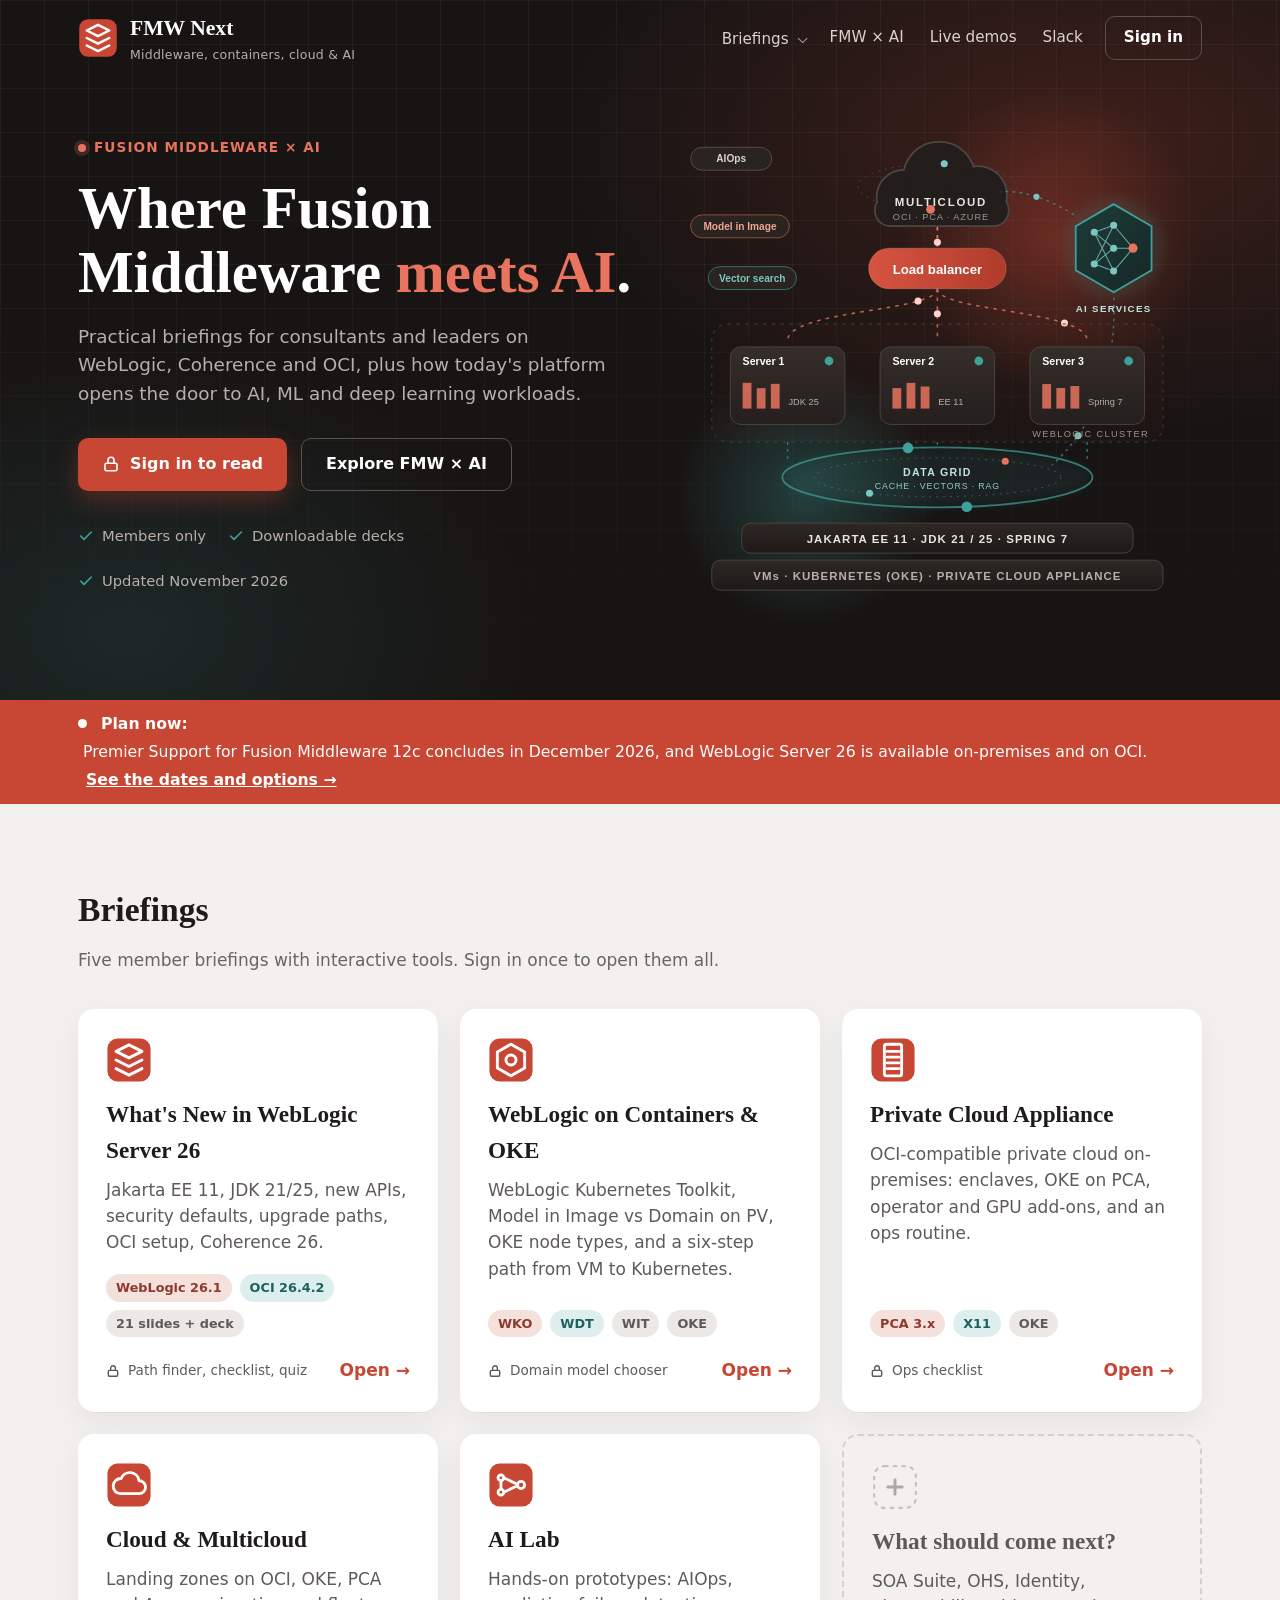
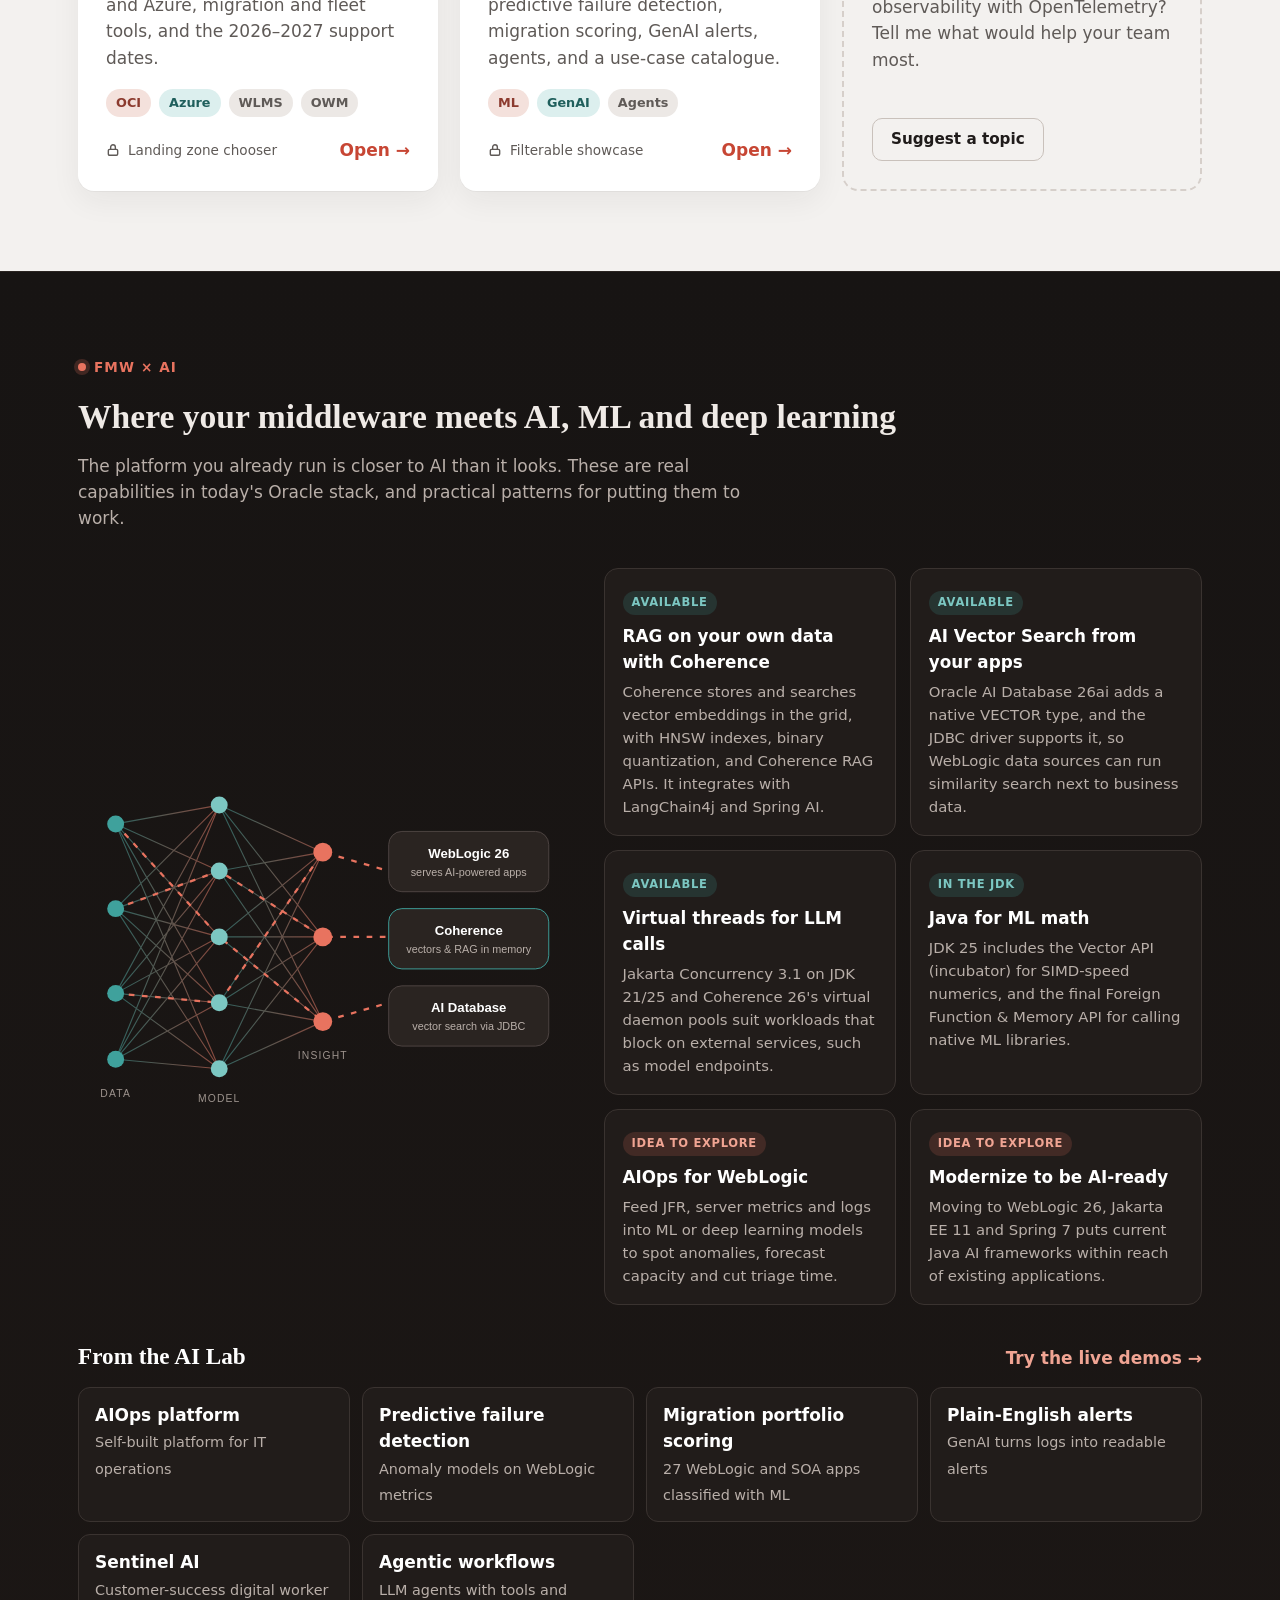
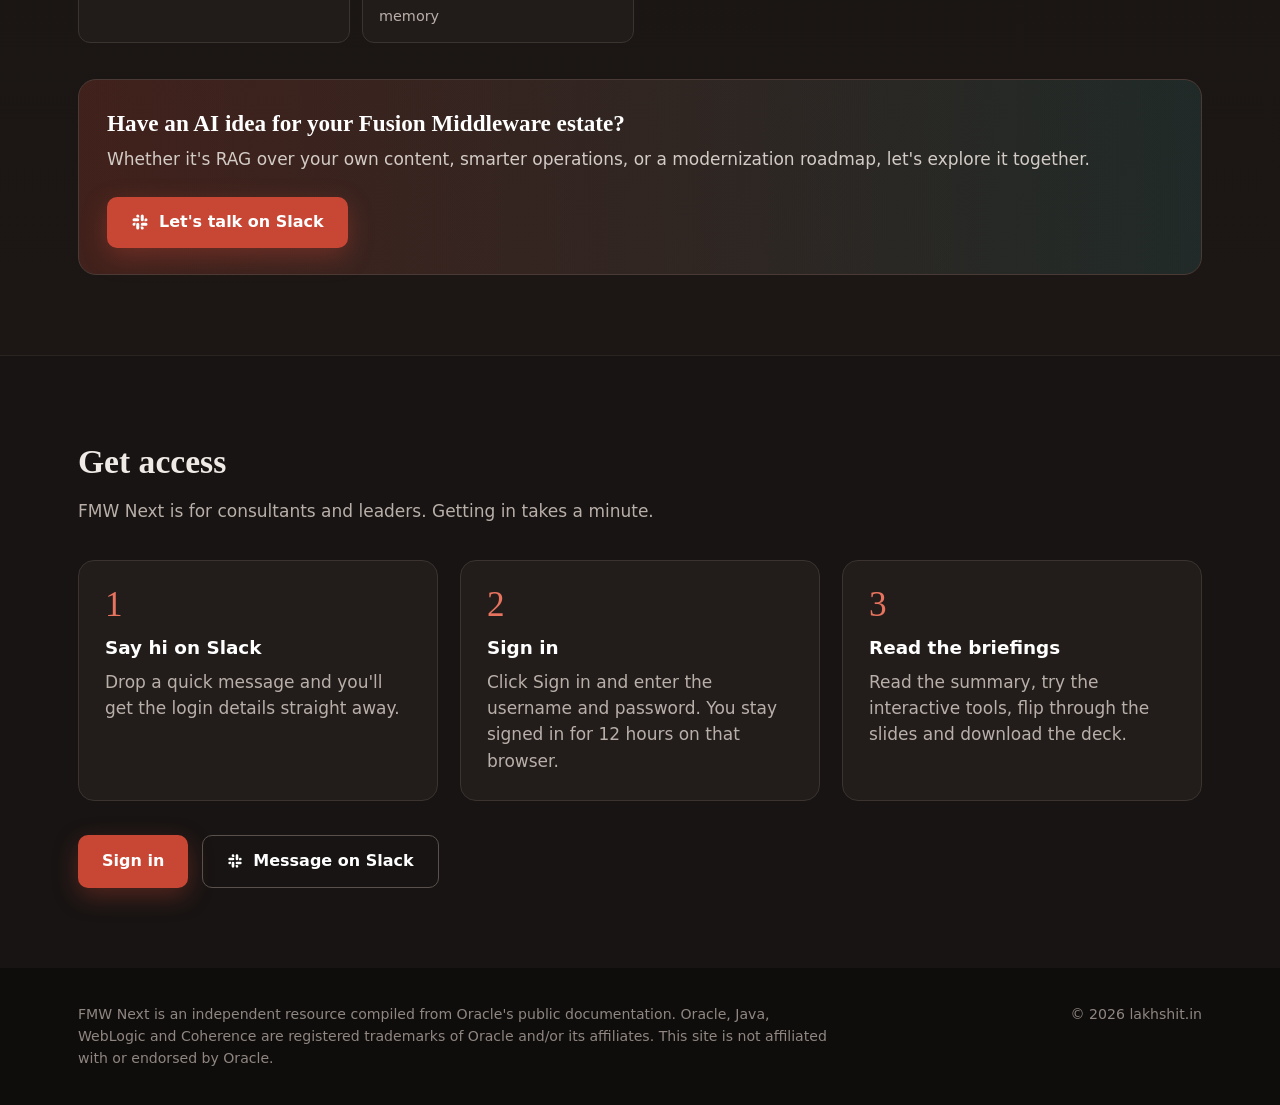
==== commit b72001f4: "Add files via upload" ====
--- a/index.html
+++ b/index.html
@@ -3,7 +3,7 @@
 <head>
 <meta charset="utf-8">
 <meta name="viewport" content="width=device-width, initial-scale=1">
-<title>FMW Hub | Fusion Middleware meets AI | lakhshit.in</title>
+<title>FMW Next | Middleware, containers, cloud &amp; AI | lakhshit.in</title>
 <meta name="description" content="Private briefings on Oracle Fusion Middleware for consultants and leaders. Sign in to read the WebLogic Server 26 briefing.">
 <link rel="icon" href="/assets/favicon.svg" type="image/svg+xml">
 <style>
@@ -30,7 +30,7 @@
   header.top .wrap{display:flex;align-items:center;justify-content:space-between;height:76px}
   .brand{display:flex;align-items:center;gap:12px;text-decoration:none}
   .brand b{font-family:var(--serif);font-size:1.35rem;color:#fff}
-  .brand small{display:block;font-size:.72rem;letter-spacing:.16em;color:var(--muted);margin-top:-2px}
+  .brand small{display:block;font-size:.78rem;letter-spacing:.02em;color:var(--muted);margin-top:0}
   .btn{display:inline-flex;align-items:center;gap:10px;padding:13px 24px;border-radius:10px;font-weight:700;text-decoration:none;transition:.15s;font-size:1rem}
   .btn.primary{background:var(--red);color:#fff;box-shadow:0 8px 24px rgba(199,70,52,.35)}
   .btn.primary:hover{background:#D65441;transform:translateY(-1px)}
@@ -139,7 +139,7 @@
   <header class="top"><div class="wrap">
     <a class="brand" href="/">
       <svg width="40" height="40" viewBox="0 0 64 64" aria-hidden="true"><rect x="2" y="2" width="60" height="60" rx="14" fill="#C74634"/><g fill="none" stroke="#fff" stroke-width="4" stroke-linecap="round" stroke-linejoin="round"><path d="M14 20 L32 11 L50 20 L32 29 Z"/><path d="M14 32 L32 41 L50 32"/><path d="M14 44 L32 53 L50 44"/></g></svg>
-      <span><b>FMW Hub</b><small>LAKHSHIT.IN</small></span>
+      <span><b>FMW Next</b><small>Middleware, containers, cloud &amp; AI</small></span>
     </a>
     <nav class="toplinks">
       <div class="tdd"><a href="#briefings">Briefings</a>
@@ -463,7 +463,7 @@
 
 <section id="access"><div class="wrap">
   <h2>Get access</h2>
-  <p class="sub">FMW Hub is for consultants and leaders. Getting in takes a minute.</p>
+  <p class="sub">FMW Next is for consultants and leaders. Getting in takes a minute.</p>
   <div class="steps">
     <div class="step"><div class="n">1</div><h3>Say hi on Slack</h3><p>Drop a quick message and you'll get the login details straight away.</p></div>
     <div class="step"><div class="n">2</div><h3>Sign in</h3><p>Click Sign in and enter the username and password. You stay signed in for 12 hours on that browser.</p></div>
@@ -476,7 +476,7 @@
 </div></section>
 
 <footer><div class="wrap">
-  <p>FMW Hub is an independent resource compiled from Oracle's public documentation. Oracle, Java, WebLogic and Coherence are registered trademarks of Oracle and/or its affiliates. This site is not affiliated with or endorsed by Oracle.</p>
+  <p>FMW Next is an independent resource compiled from Oracle's public documentation. Oracle, Java, WebLogic and Coherence are registered trademarks of Oracle and/or its affiliates. This site is not affiliated with or endorsed by Oracle.</p>
   <p>&copy; 2026 lakhshit.in</p>
 </div></footer>
 
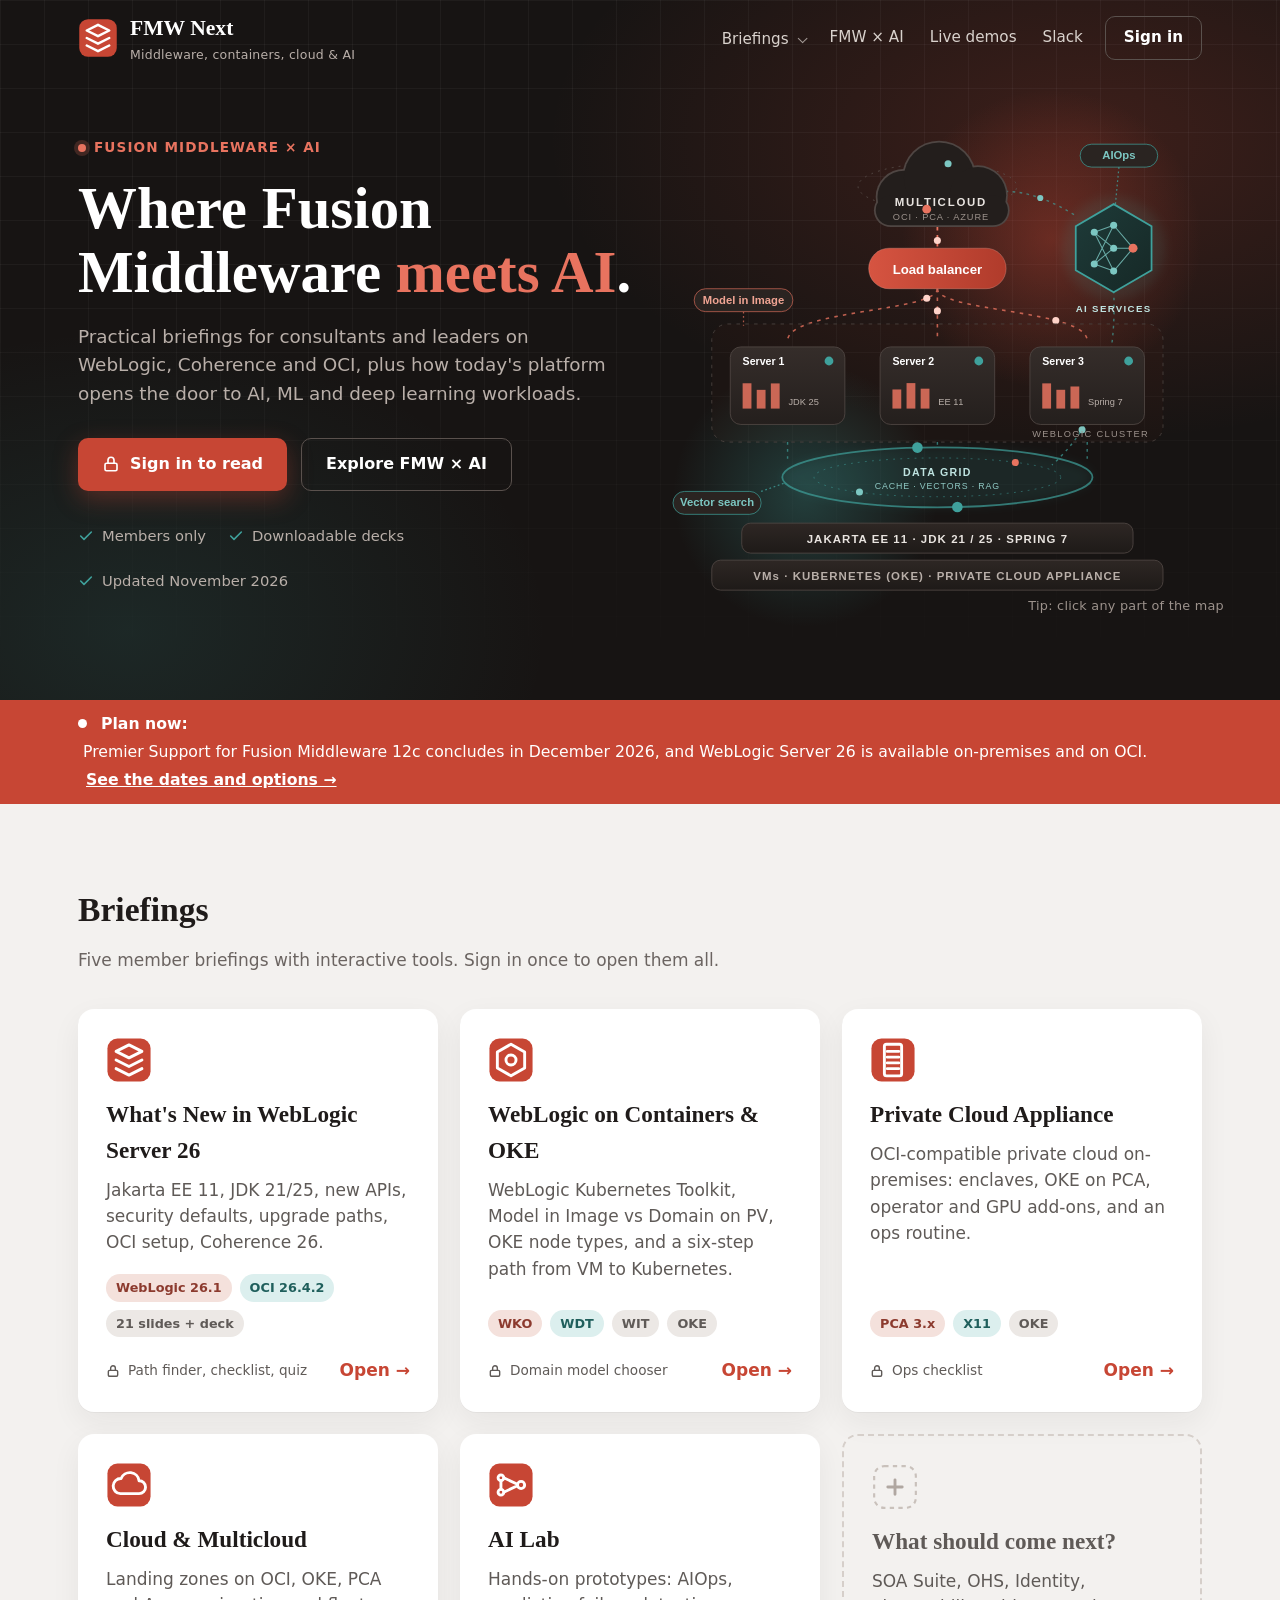
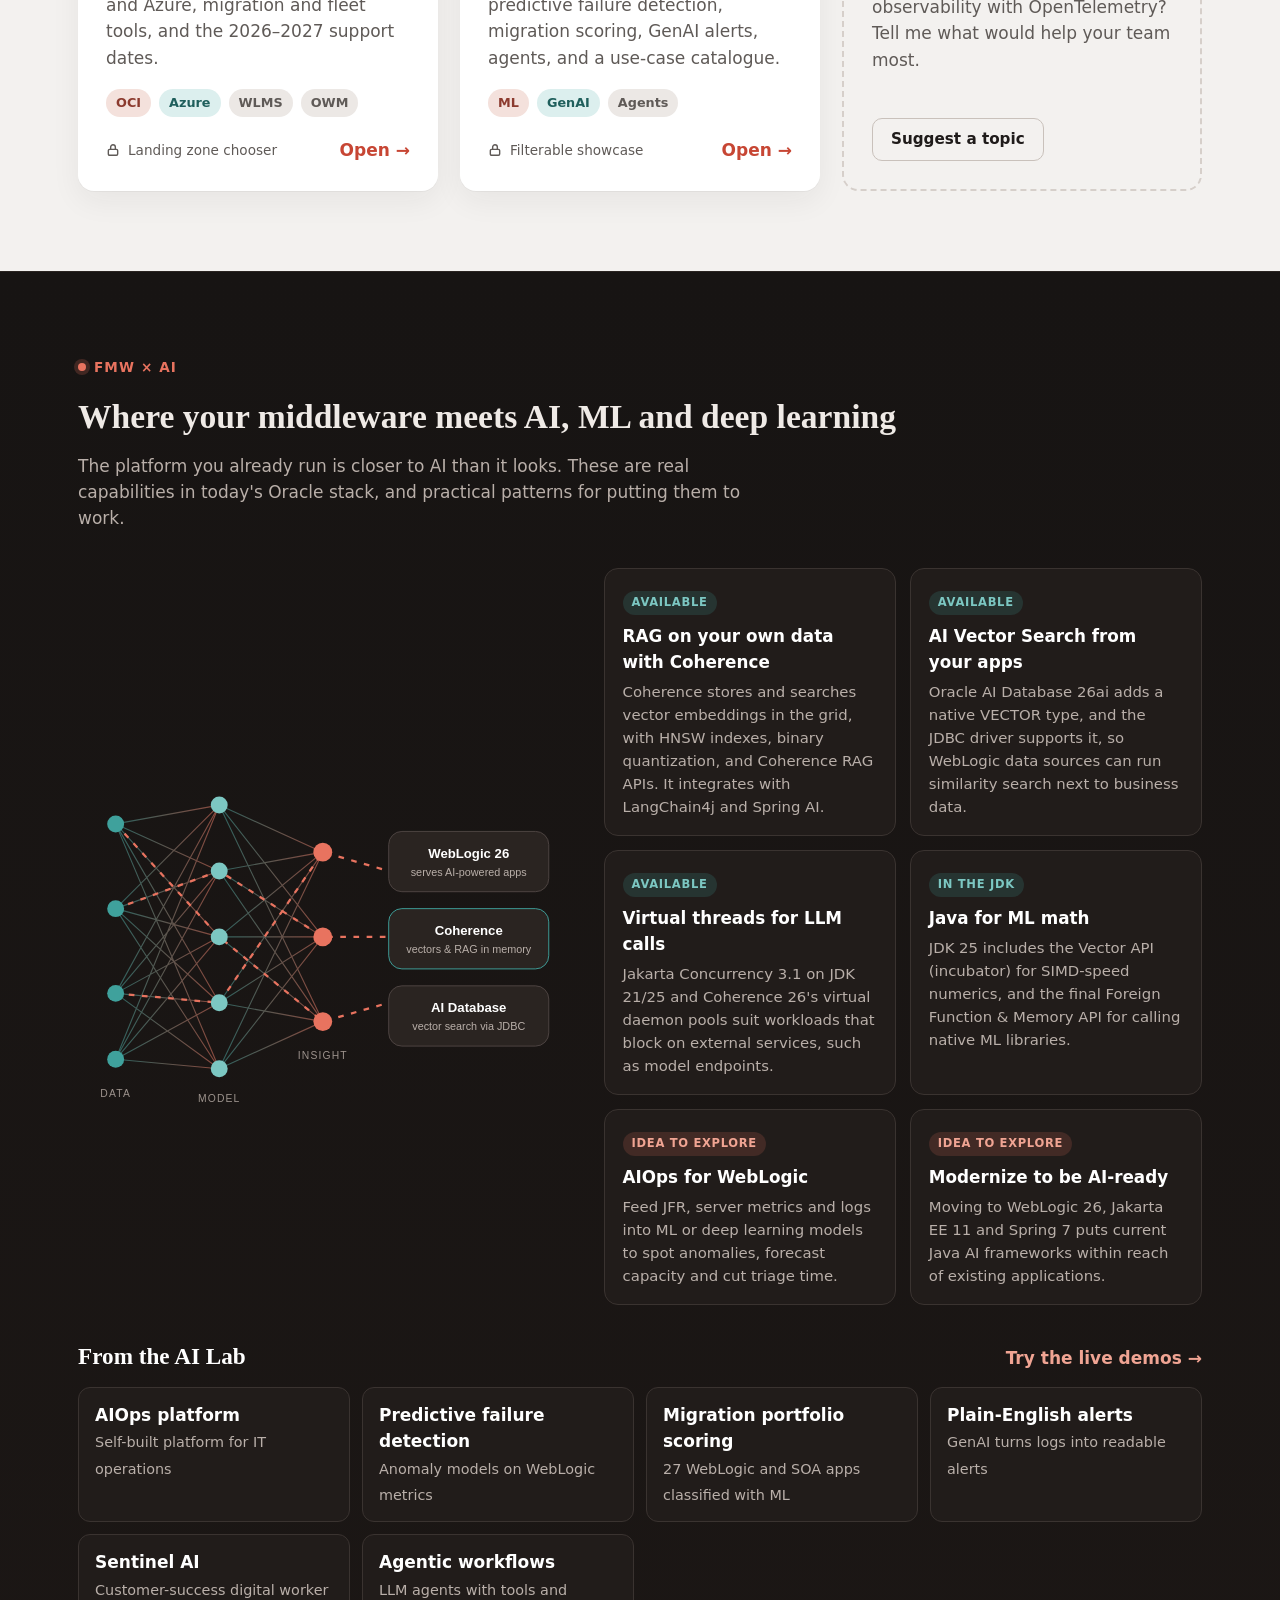
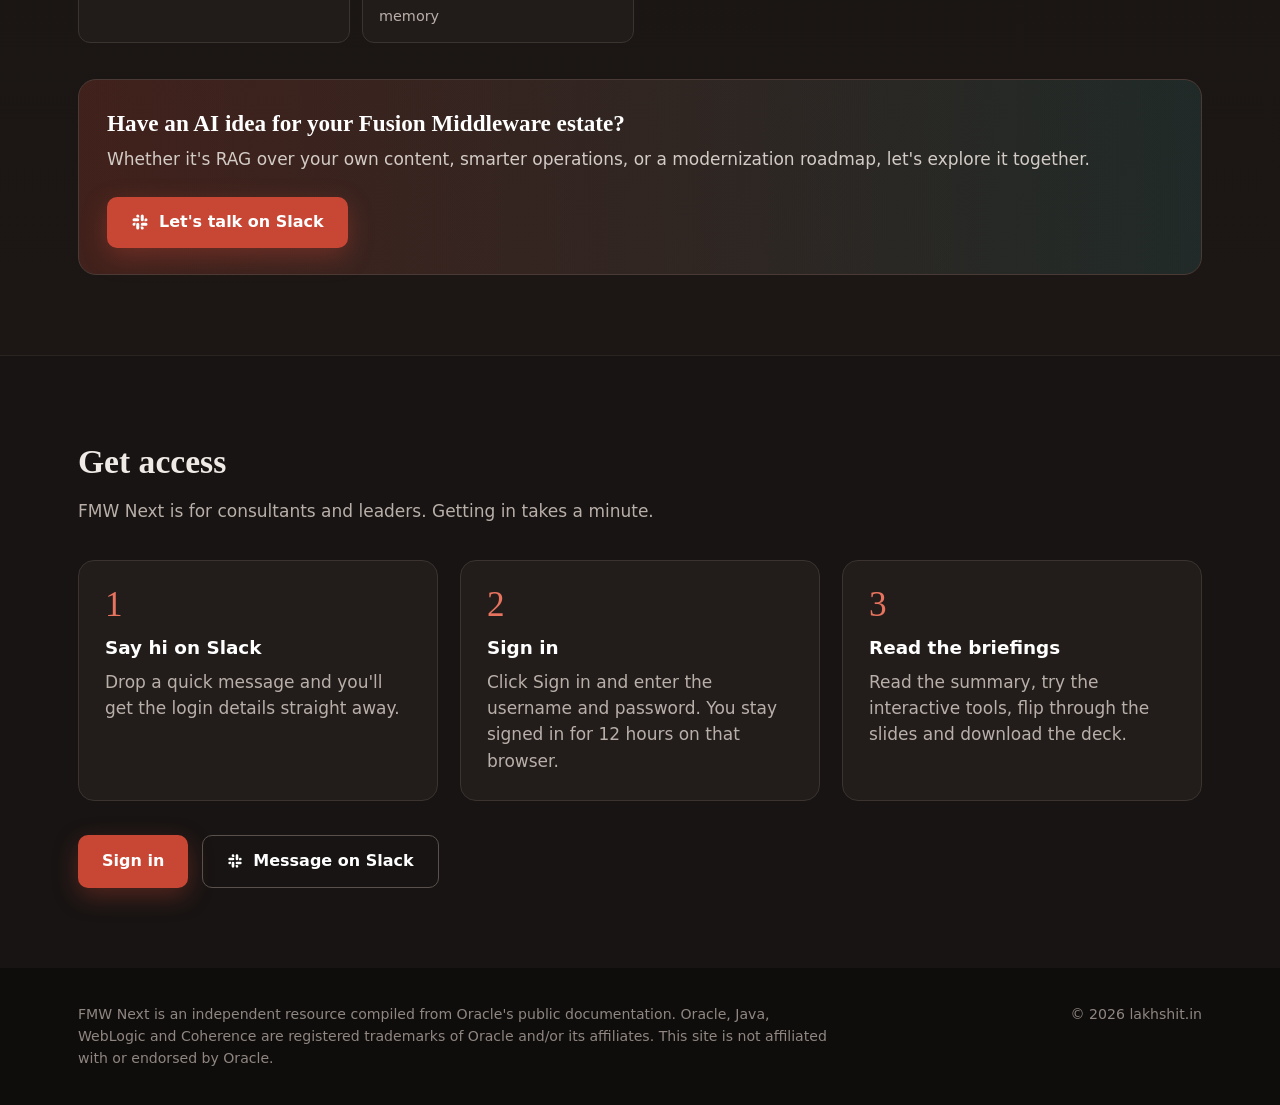
==== commit 93d81d95: "Add files via upload" ====
--- a/index.html
+++ b/index.html
@@ -127,11 +127,13 @@
   .labgrid a:hover{border-color:#7CC7C2;transform:translateY(-2px)}
   .labgrid b{display:block;color:#fff}
   .labgrid span{color:#B9AFA9;font-size:.9rem}
+  .whoami{color:#9C928C;font-size:.85rem;border-left:1px solid #3A3330;padding-left:18px}
   footer{background:#0F0D0C;color:#8F8681;padding:36px 0;font-size:.88rem}
   footer .wrap{display:flex;flex-wrap:wrap;gap:12px 32px;justify-content:space-between}
   footer p{margin:0;max-width:760px}
   @media (max-width:900px){ .hero .wrap{grid-template-columns:1fr} .art{max-width:520px;margin:10px auto 0} }
 </style>
+<link rel="stylesheet" href="/assets/hero.css">
 </head>
 <body>
 
@@ -175,7 +177,7 @@
     </div>
 
     <!-- Illustration: a middleware stack on the cloud -->
-    <svg class="art" id="heroArt" viewBox="0 0 600 560" style="overflow:visible" role="img" aria-label="Animated illustration: multicloud, a load balancer sending traffic to a WebLogic cluster, an AI services node, a Coherence data grid with vectors, and the Jakarta EE and JDK runtime layers">
+    <svg class="art" id="heroArt" viewBox="0 0 600 560" style="overflow:visible" role="img" aria-label="Interactive map: multicloud, a load balancer and WebLogic cluster, an AI services node, a Coherence data grid, and the runtime layers. Each part links to its briefing.">
   <defs>
     <radialGradient id="gR" cx="50%" cy="50%" r="50%"><stop offset="0" stop-color="#C74634" stop-opacity=".38"/><stop offset="1" stop-color="#C74634" stop-opacity="0"/></radialGradient>
     <radialGradient id="gT" cx="50%" cy="50%" r="50%"><stop offset="0" stop-color="#3FA19C" stop-opacity=".30"/><stop offset="1" stop-color="#3FA19C" stop-opacity="0"/></radialGradient>
@@ -184,6 +186,7 @@
     <linearGradient id="lb" x1="0" x2="1"><stop offset="0" stop-color="#D65441"/><stop offset="1" stop-color="#B03B2B"/></linearGradient>
     <linearGradient id="ai" x1="0" x2="1" y1="0" y2="1"><stop offset="0" stop-color="#1E3B39"/><stop offset="1" stop-color="#162826"/></linearGradient>
     <filter id="blur6" x="-50%" y="-50%" width="200%" height="200%"><feGaussianBlur stdDeviation="6"/></filter>
+    <filter id="shadow" x="-20%" y="-20%" width="140%" height="160%"><feDropShadow dx="0" dy="8" stdDeviation="8" flood-color="#000" flood-opacity=".5"/></filter>
     <path id="pCloud" d="M300 126 V150"/>
     <path id="pS1" d="M300 196 C300 222 130 220 130 255"/>
     <path id="pS2" d="M300 196 V255"/>
@@ -193,133 +196,157 @@
     <path id="orbitP" d="M210 80 a90 26 0 1 0 180 0 a90 26 0 1 0 -180 0"/>
   </defs>
 
-  <!-- glows -->
   <circle cx="430" cy="140" r="170" fill="url(#gR)"/>
   <circle cx="150" cy="430" r="150" fill="url(#gT)"/>
 
-  <!-- cloud with orbit -->
+  <!-- connectors (behind everything) -->
   <use href="#orbitP" fill="none" stroke="#5A514D" stroke-dasharray="2 6"/>
-  <g>
+  <use href="#pAIc" fill="none" stroke="#3FA19C" stroke-width="1.6" stroke-dasharray="3 5" opacity=".7"/>
+  <use href="#pAI" fill="none" stroke="#3FA19C" stroke-width="1.6" stroke-dasharray="3 5" opacity=".7"/>
+  <use href="#pCloud" stroke="#E8735F" stroke-width="2" stroke-dasharray="4 5"/>
+  <g fill="none" stroke="#E8735F" stroke-width="1.8" stroke-dasharray="4 6" opacity=".8"><use href="#pS1"/><use href="#pS2"/><use href="#pS3"/></g>
+  <path d="M130 370 V392 M300 370 V376 M470 370 V392" stroke="#3FA19C" stroke-width="1.6" stroke-dasharray="3 5" opacity=".7"/>
+  <!-- chip tethers -->
+  <path d="M80 222 L80 238" stroke="#E8735F" stroke-width="1.4" stroke-dasharray="2 3" opacity=".7"/>
+  <path d="M100 426 L128 416" stroke="#3FA19C" stroke-width="1.4" stroke-dasharray="2 3" opacity=".8"/>
+  <path d="M506 58 L502 100" stroke="#3FA19C" stroke-width="1.4" stroke-dasharray="2 3" opacity=".8"/>
+
+  <!-- MULTICLOUD -->
+  <a class="hot" href="/cloud/" data-tip="Cloud &amp; multicloud: landing zones on OCI, OKE, PCA and Azure">
+    <title>Cloud &amp; multicloud</title>
     <g fill="#4F4643"><circle cx="262" cy="92" r="32"/><circle cx="302" cy="70" r="42"/><circle cx="346" cy="90" r="34"/><rect x="228" y="88" width="154" height="38" rx="19"/></g>
-    <g fill="#231E1C"><circle cx="262" cy="92" r="30"/><circle cx="302" cy="70" r="40"/><circle cx="346" cy="90" r="32"/><rect x="230" y="90" width="150" height="34" rx="17"/></g>
+    <g fill="#231E1C" class="fillable"><circle cx="262" cy="92" r="30"/><circle cx="302" cy="70" r="40"/><circle cx="346" cy="90" r="32"/><rect x="230" y="90" width="150" height="34" rx="17"/></g>
     <text x="304" y="102" text-anchor="middle" font-family="Calibri, Segoe UI, Arial" font-size="13" font-weight="700" fill="#E9E4E0" letter-spacing="2">MULTICLOUD</text>
     <text x="304" y="118" text-anchor="middle" font-family="Calibri, Segoe UI, Arial" font-size="10.5" fill="#9C928C" letter-spacing="1">OCI · PCA · AZURE</text>
-  </g>
+  </a>
   <circle r="5" fill="#E8735F"><animateMotion dur="9s" repeatCount="indefinite"><mpath href="#orbitP"/></animateMotion></circle>
   <circle r="4" fill="#7CC7C2"><animateMotion dur="9s" begin="-4.5s" repeatCount="indefinite"><mpath href="#orbitP"/></animateMotion></circle>
 
-  <!-- AI services node -->
-  <g>
-    <circle cx="500" cy="150" r="58" fill="#3FA19C" opacity=".12" filter="url(#blur6)"/>
-    <polygon points="500,100 543,125 543,175 500,200 457,175 457,125" fill="url(#ai)" stroke="#3FA19C" stroke-width="2"/>
-    <g stroke="#7CC7C2" stroke-width="1.2" opacity=".8">
-      <path d="M478 132 L500 124 M478 132 L500 150 M478 132 L500 176 M478 168 L500 124 M478 168 L500 150 M478 168 L500 176 M500 124 L522 150 M500 150 L522 150 M500 176 L522 150"/>
+  <!-- AI SERVICES -->
+  <a class="hot" href="/ai-lab/" data-tip="AI Lab: live anomaly detection, log analyzer and migration scorer">
+    <title>AI Lab</title>
+    <g id="aiNode">
+      <circle class="aiglow" cx="500" cy="150" r="58" fill="#3FA19C" opacity=".12" filter="url(#blur6)"/>
+      <polygon points="500,100 543,125 543,175 500,200 457,175 457,125" fill="url(#ai)" stroke="#3FA19C" stroke-width="2"/>
+      <g stroke="#7CC7C2" stroke-width="1.2" opacity=".8"><path d="M478 132 L500 124 M478 132 L500 150 M478 132 L500 176 M478 168 L500 124 M478 168 L500 150 M478 168 L500 176 M500 124 L522 150 M500 150 L522 150 M500 176 L522 150"/></g>
+      <g fill="#7CC7C2"><circle cx="478" cy="132" r="4"/><circle cx="478" cy="168" r="4"/><circle class="pulse" cx="500" cy="124" r="4"/><circle class="pulse d2" cx="500" cy="150" r="4"/><circle class="pulse d3" cx="500" cy="176" r="4"/></g>
+      <circle cx="522" cy="150" r="6" fill="#E8735F"><animate attributeName="r" values="5;8;5" dur="2s" repeatCount="indefinite"/></circle>
+      <text x="500" y="222" text-anchor="middle" font-family="Calibri, Segoe UI, Arial" font-size="11" font-weight="700" fill="#BFE3E0" letter-spacing="1.5">AI SERVICES</text>
     </g>
-    <g fill="#7CC7C2"><circle cx="478" cy="132" r="4"/><circle cx="478" cy="168" r="4"/><circle class="pulse" cx="500" cy="124" r="4"/><circle class="pulse d2" cx="500" cy="150" r="4"/><circle class="pulse d3" cx="500" cy="176" r="4"/></g>
-    <circle cx="522" cy="150" r="6" fill="#E8735F"><animate attributeName="r" values="5;8;5" dur="2s" repeatCount="indefinite"/></circle>
-    <text x="500" y="222" text-anchor="middle" font-family="Calibri, Segoe UI, Arial" font-size="11" font-weight="700" fill="#BFE3E0" letter-spacing="1.5">AI SERVICES</text>
-  </g>
-  <use href="#pAIc" fill="none" stroke="#3FA19C" stroke-width="1.6" stroke-dasharray="3 5" opacity=".7"/>
-  <use href="#pAI" fill="none" stroke="#3FA19C" stroke-width="1.6" stroke-dasharray="3 5" opacity=".7"/>
+  </a>
   <circle r="4" fill="#7CC7C2"><animateMotion dur="2.6s" repeatCount="indefinite"><mpath href="#pAI"/></animateMotion></circle>
   <circle r="3.5" fill="#7CC7C2"><animateMotion dur="2s" begin="-1s" repeatCount="indefinite"><mpath href="#pAIc"/></animateMotion></circle>
-
-  <!-- cloud to load balancer -->
-  <use href="#pCloud" stroke="#E8735F" stroke-width="2" stroke-dasharray="4 5"/>
   <circle r="4" fill="#FFD3C9"><animateMotion dur="1.2s" repeatCount="indefinite"><mpath href="#pCloud"/></animateMotion></circle>
 
-  <!-- load balancer -->
-  <g>
+  <!-- LOAD BALANCER -->
+  <a class="hot" href="/weblogic-26/#oci" data-tip="WebLogic 26 on OCI: Marketplace stacks with a load balancer">
+    <title>WebLogic 26 on OCI</title>
     <rect x="222" y="150" width="156" height="46" rx="23" fill="url(#lb)"/>
-    <rect x="222" y="150" width="156" height="46" rx="23" fill="none" stroke="#FFB4A6" stroke-opacity=".5">
-      <animate attributeName="stroke-opacity" values=".1;.7;.1" dur="2.4s" repeatCount="indefinite"/>
-    </rect>
+    <rect x="222" y="150" width="156" height="46" rx="23" fill="none" stroke="#FFB4A6" stroke-opacity=".5"><animate attributeName="stroke-opacity" values=".1;.7;.1" dur="2.4s" repeatCount="indefinite"/></rect>
     <text x="300" y="179" text-anchor="middle" font-family="Calibri, Segoe UI, Arial" font-size="15" font-weight="700" fill="#fff">Load balancer</text>
-  </g>
-
-  <!-- traffic to servers -->
-  <g fill="none" stroke="#E8735F" stroke-width="1.8" stroke-dasharray="4 6" opacity=".8">
-    <use href="#pS1"/><use href="#pS2"/><use href="#pS3"/>
-  </g>
+  </a>
   <g fill="#FFD3C9">
     <circle r="4"><animateMotion dur="1.8s" repeatCount="indefinite"><mpath href="#pS1"/></animateMotion></circle>
     <circle r="4"><animateMotion dur="1.8s" begin="-.6s" repeatCount="indefinite"><mpath href="#pS2"/></animateMotion></circle>
     <circle r="4"><animateMotion dur="1.8s" begin="-1.2s" repeatCount="indefinite"><mpath href="#pS3"/></animateMotion></circle>
   </g>
 
-  <!-- cluster -->
-  <rect x="44" y="236" width="512" height="134" rx="18" fill="#C74634" fill-opacity=".03" stroke="#4A423F" stroke-dasharray="4 6"/>
-  <text x="540" y="364" text-anchor="end" font-family="Calibri, Segoe UI, Arial" font-size="10.5" fill="#9C928C" letter-spacing="1.5">WEBLOGIC CLUSTER</text>
-  <g font-family="Calibri, Segoe UI, Arial">
-    <g transform="translate(65 262)">
-      <rect width="130" height="88" rx="12" fill="url(#srv)" stroke="#4F4643"/>
-      <circle class="pulse" cx="112" cy="16" r="5" fill="#3FA19C"/>
-      <text x="14" y="21" font-size="12" font-weight="700" fill="#fff">Server 1</text>
-      <g fill="#E8735F" opacity=".85">
-        <rect x="14" y="40" width="10" height="30"><animate attributeName="height" values="30;14;26;30" dur="2.2s" repeatCount="indefinite"/><animate attributeName="y" values="40;56;44;40" dur="2.2s" repeatCount="indefinite"/></rect>
-        <rect x="30" y="50" width="10" height="20"><animate attributeName="height" values="20;32;18;20" dur="1.9s" repeatCount="indefinite"/><animate attributeName="y" values="50;38;52;50" dur="1.9s" repeatCount="indefinite"/></rect>
-        <rect x="46" y="44" width="10" height="26"><animate attributeName="height" values="26;12;30;26" dur="2.5s" repeatCount="indefinite"/><animate attributeName="y" values="44;58;40;44" dur="2.5s" repeatCount="indefinite"/></rect>
-      </g>
-      <text x="66" y="66" font-size="10.5" fill="#B9AFA9">JDK 25</text>
+  <!-- WEBLOGIC CLUSTER -->
+  <a class="hot" href="/weblogic-26/" data-tip="WebLogic Server 26: Jakarta EE 11, JDK 21/25, upgrade path finder">
+    <title>WebLogic Server 26</title>
+    <rect x="44" y="236" width="512" height="134" rx="18" fill="#C74634" fill-opacity=".03" stroke="#4A423F" stroke-dasharray="4 6"/>
+    <text x="540" y="364" text-anchor="end" font-family="Calibri, Segoe UI, Arial" font-size="10.5" fill="#9C928C" letter-spacing="1.5">WEBLOGIC CLUSTER</text>
+    <g font-family="Calibri, Segoe UI, Arial">
+      <g transform="translate(65 262)">
+        <rect width="130" height="88" rx="12" fill="url(#srv)" stroke="#4F4643"/>
+        <circle class="pulse" cx="112" cy="16" r="5" fill="#3FA19C"/>
+        <text x="14" y="21" font-size="12" font-weight="700" fill="#fff">Server 1</text>
+        <g fill="#E8735F" opacity=".85">
+          <rect x="14" y="40" width="10" height="30"><animate attributeName="height" values="30;14;26;30" dur="2.2s" repeatCount="indefinite"/><animate attributeName="y" values="40;56;44;40" dur="2.2s" repeatCount="indefinite"/></rect>
+          <rect x="30" y="50" width="10" height="20"><animate attributeName="height" values="20;32;18;20" dur="1.9s" repeatCount="indefinite"/><animate attributeName="y" values="50;38;52;50" dur="1.9s" repeatCount="indefinite"/></rect>
+          <rect x="46" y="44" width="10" height="26"><animate attributeName="height" values="26;12;30;26" dur="2.5s" repeatCount="indefinite"/><animate attributeName="y" values="44;58;40;44" dur="2.5s" repeatCount="indefinite"/></rect>
+        </g>
+        <text x="66" y="66" font-size="10.5" fill="#B9AFA9">JDK 25</text>
+      </g>
+      <g transform="translate(235 262)" id="srv2">
+        <rect class="box" width="130" height="88" rx="12" fill="url(#srv)" stroke="#4F4643"/>
+        <circle class="led2 pulse d2" cx="112" cy="16" r="5" fill="#3FA19C"/>
+        <text x="14" y="21" font-size="12" font-weight="700" fill="#fff">Server 2</text>
+        <g class="bars" fill="#E8735F" opacity=".85">
+          <rect x="14" y="48" width="10" height="22"><animate attributeName="height" values="22;34;16;22" dur="2s" repeatCount="indefinite"/><animate attributeName="y" values="48;36;54;48" dur="2s" repeatCount="indefinite"/></rect>
+          <rect x="30" y="40" width="10" height="30"><animate attributeName="height" values="30;18;28;30" dur="2.4s" repeatCount="indefinite"/><animate attributeName="y" values="40;52;42;40" dur="2.4s" repeatCount="indefinite"/></rect>
+          <rect x="46" y="54" width="10" height="16"><animate attributeName="height" values="16;30;22;16" dur="1.7s" repeatCount="indefinite"/><animate attributeName="y" values="54;40;48;54" dur="1.7s" repeatCount="indefinite"/></rect>
+        </g>
+        <text class="lbl2" x="66" y="66" font-size="10.5" fill="#B9AFA9">EE 11</text>
+      </g>
+      <g transform="translate(405 262)">
+        <rect width="130" height="88" rx="12" fill="url(#srv)" stroke="#4F4643"/>
+        <circle class="pulse d3" cx="112" cy="16" r="5" fill="#3FA19C"/>
+        <text x="14" y="21" font-size="12" font-weight="700" fill="#fff">Server 3</text>
+        <g fill="#E8735F" opacity=".85">
+          <rect x="14" y="44" width="10" height="26"><animate attributeName="height" values="26;16;32;26" dur="2.3s" repeatCount="indefinite"/><animate attributeName="y" values="44;54;38;44" dur="2.3s" repeatCount="indefinite"/></rect>
+          <rect x="30" y="52" width="10" height="18"><animate attributeName="height" values="18;30;20;18" dur="1.8s" repeatCount="indefinite"/><animate attributeName="y" values="52;40;50;52" dur="1.8s" repeatCount="indefinite"/></rect>
+          <rect x="46" y="42" width="10" height="28"><animate attributeName="height" values="28;14;24;28" dur="2.6s" repeatCount="indefinite"/><animate attributeName="y" values="42;56;46;42" dur="2.6s" repeatCount="indefinite"/></rect>
+        </g>
+        <text x="66" y="66" font-size="10.5" fill="#B9AFA9">Spring 7</text>
+      </g>
     </g>
-    <g transform="translate(235 262)">
-      <rect width="130" height="88" rx="12" fill="url(#srv)" stroke="#4F4643"/>
-      <circle class="pulse d2" cx="112" cy="16" r="5" fill="#3FA19C"/>
-      <text x="14" y="21" font-size="12" font-weight="700" fill="#fff">Server 2</text>
-      <g fill="#E8735F" opacity=".85">
-        <rect x="14" y="48" width="10" height="22"><animate attributeName="height" values="22;34;16;22" dur="2s" repeatCount="indefinite"/><animate attributeName="y" values="48;36;54;48" dur="2s" repeatCount="indefinite"/></rect>
-        <rect x="30" y="40" width="10" height="30"><animate attributeName="height" values="30;18;28;30" dur="2.4s" repeatCount="indefinite"/><animate attributeName="y" values="40;52;42;40" dur="2.4s" repeatCount="indefinite"/></rect>
-        <rect x="46" y="54" width="10" height="16"><animate attributeName="height" values="16;30;22;16" dur="1.7s" repeatCount="indefinite"/><animate attributeName="y" values="54;40;48;54" dur="1.7s" repeatCount="indefinite"/></rect>
-      </g>
-      <text x="66" y="66" font-size="10.5" fill="#B9AFA9">EE 11</text>
-    </g>
-    <g transform="translate(405 262)">
-      <rect width="130" height="88" rx="12" fill="url(#srv)" stroke="#4F4643"/>
-      <circle class="pulse d3" cx="112" cy="16" r="5" fill="#3FA19C"/>
-      <text x="14" y="21" font-size="12" font-weight="700" fill="#fff">Server 3</text>
-      <g fill="#E8735F" opacity=".85">
-        <rect x="14" y="44" width="10" height="26"><animate attributeName="height" values="26;16;32;26" dur="2.3s" repeatCount="indefinite"/><animate attributeName="y" values="44;54;38;44" dur="2.3s" repeatCount="indefinite"/></rect>
-        <rect x="30" y="52" width="10" height="18"><animate attributeName="height" values="18;30;20;18" dur="1.8s" repeatCount="indefinite"/><animate attributeName="y" values="52;40;50;52" dur="1.8s" repeatCount="indefinite"/></rect>
-        <rect x="46" y="42" width="10" height="28"><animate attributeName="height" values="28;14;24;28" dur="2.6s" repeatCount="indefinite"/><animate attributeName="y" values="42;56;46;42" dur="2.6s" repeatCount="indefinite"/></rect>
-      </g>
-      <text x="66" y="66" font-size="10.5" fill="#B9AFA9">Spring 7</text>
-    </g>
-  </g>
-
-  <!-- links to data grid -->
-  <path d="M130 370 V392 M300 370 V376 M470 370 V392" stroke="#3FA19C" stroke-width="1.6" stroke-dasharray="3 5" opacity=".7"/>
-
-  <!-- data grid with vectors -->
-  <g>
+  </a>
+
+  <!-- DATA GRID -->
+  <a class="hot" href="/weblogic-26/#coherence" data-tip="Coherence 26: data grid, vector search and RAG">
+    <title>Coherence 26</title>
     <ellipse cx="300" cy="410" rx="176" ry="34" fill="#3FA19C" opacity=".10" filter="url(#blur6)"/>
-    <ellipse cx="300" cy="410" rx="176" ry="34" fill="none" stroke="#3FA19C" stroke-width="2" opacity=".7"/>
+    <ellipse cx="300" cy="410" rx="176" ry="34" fill="#3FA19C" fill-opacity=".04" stroke="#3FA19C" stroke-width="2" stroke-opacity=".7"/>
     <ellipse cx="300" cy="410" rx="140" ry="22" fill="none" stroke="#3FA19C" stroke-width="1" stroke-dasharray="2 6" opacity=".6"/>
-    <g>
-      <circle r="6" fill="#3FA19C"><animateMotion dur="7s" repeatCount="indefinite" path="M124 410 a176 34 0 1 0 352 0 a176 34 0 1 0 -352 0"/></circle>
-      <circle r="6" fill="#3FA19C"><animateMotion dur="7s" begin="-3.5s" repeatCount="indefinite" path="M124 410 a176 34 0 1 0 352 0 a176 34 0 1 0 -352 0"/></circle>
-      <circle r="4" fill="#7CC7C2"><animateMotion dur="5s" begin="-1s" repeatCount="indefinite" path="M436 410 a136 22 0 1 0 -272 0 a136 22 0 1 0 272 0"/></circle>
-      <circle r="4" fill="#E8735F"><animateMotion dur="5s" begin="-3.5s" repeatCount="indefinite" path="M436 410 a136 22 0 1 0 -272 0 a136 22 0 1 0 272 0"/></circle>
-    </g>
     <text x="300" y="408" text-anchor="middle" font-family="Calibri, Segoe UI, Arial" font-size="12" font-weight="700" fill="#BFE3E0" letter-spacing="1.5">DATA GRID</text>
     <text x="300" y="423" text-anchor="middle" font-family="Calibri, Segoe UI, Arial" font-size="10" fill="#8FC9C4" letter-spacing="1">CACHE · VECTORS · RAG</text>
+  </a>
+  <g pointer-events="none">
+    <circle r="6" fill="#3FA19C"><animateMotion dur="7s" repeatCount="indefinite" path="M124 410 a176 34 0 1 0 352 0 a176 34 0 1 0 -352 0"/></circle>
+    <circle r="6" fill="#3FA19C"><animateMotion dur="7s" begin="-3.5s" repeatCount="indefinite" path="M124 410 a176 34 0 1 0 352 0 a176 34 0 1 0 -352 0"/></circle>
+    <circle r="4" fill="#7CC7C2"><animateMotion dur="5s" begin="-1s" repeatCount="indefinite" path="M436 410 a136 22 0 1 0 -272 0 a136 22 0 1 0 272 0"/></circle>
+    <circle r="4" fill="#E8735F"><animateMotion dur="5s" begin="-3.5s" repeatCount="indefinite" path="M436 410 a136 22 0 1 0 -272 0 a136 22 0 1 0 272 0"/></circle>
   </g>
 
-  <!-- runtime plates -->
+  <!-- RUNTIME PLATES -->
   <g font-family="Calibri, Segoe UI, Arial" font-size="13" font-weight="700" letter-spacing="1.2" text-anchor="middle">
-    <rect x="78" y="462" width="444" height="34" rx="10" fill="url(#plate)" stroke="#4F4643"/>
-    <text x="300" y="484" fill="#E9E4E0">JAKARTA EE 11 · JDK 21 / 25 · SPRING 7</text>
-    <rect x="44" y="504" width="512" height="34" rx="10" fill="url(#plate)" stroke="#4F4643"/>
-    <text x="300" y="526" fill="#B9AFA9">VMs · KUBERNETES (OKE) · PRIVATE CLOUD APPLIANCE</text>
+    <a class="hot" href="/weblogic-26/#platform" data-tip="Platform &amp; APIs: Jakarta EE 11, JDK 21/25, Spring 7, Jakarta Data">
+      <title>Platform &amp; APIs</title>
+      <rect x="78" y="462" width="444" height="34" rx="10" fill="url(#plate)" stroke="#4F4643"/>
+      <text x="300" y="484" fill="#E9E4E0">JAKARTA EE 11 · JDK 21 / 25 · SPRING 7</text>
+    </a>
+    <a class="hot" href="/containers/" data-tip="Containers &amp; OKE, plus Private Cloud Appliance: where WebLogic runs">
+      <title>Containers &amp; OKE</title>
+      <rect x="44" y="504" width="512" height="34" rx="10" fill="url(#plate)" stroke="#4F4643"/>
+      <text x="300" y="526" fill="#B9AFA9">VMs · KUBERNETES (OKE) · PRIVATE CLOUD APPLIANCE</text>
+    </a>
   </g>
 
-  <!-- floating chips -->
-  <g font-family="Calibri, Segoe UI, Arial" font-size="11.5" font-weight="700">
-    <g><animateTransform attributeName="transform" type="translate" values="0 0;0 -6;0 0" dur="4s" repeatCount="indefinite"/>
-      <rect x="20" y="118" width="112" height="26" rx="13" fill="#2A2421" stroke="#E8735F" stroke-opacity=".6"/><text x="76" y="135" text-anchor="middle" fill="#F0A493">Model in Image</text></g>
-    <g><animateTransform attributeName="transform" type="translate" values="0 0;0 6;0 0" dur="5s" repeatCount="indefinite"/>
-      <rect x="40" y="166" width="100" height="26" rx="13" fill="#2A2421" stroke="#3FA19C" stroke-opacity=".7"/><text x="90" y="183" text-anchor="middle" fill="#7CC7C2">Vector search</text></g>
-    <g><animateTransform attributeName="transform" type="translate" values="0 0;0 -5;0 0" dur="4.6s" repeatCount="indefinite"/>
-      <rect x="20" y="40" width="92" height="26" rx="13" fill="#2A2421" stroke="#5A514D"/><text x="66" y="57" text-anchor="middle" fill="#D9D2CD">AIOps</text></g>
+  <!-- ATTACHED CHIPS -->
+  <g font-family="Calibri, Segoe UI, Arial" font-size="11.5" font-weight="700" text-anchor="middle">
+    <a class="hot chip" href="/containers/#models" data-tip="Model in Image: how the WebLogic Kubernetes Operator builds domains">
+      <title>Model in Image</title>
+      <rect x="24" y="196" width="112" height="26" rx="13" fill="#2A2421" stroke="#E8735F" stroke-opacity=".7"/><text x="80" y="213" fill="#F0A493">Model in Image</text>
+    </a>
+    <a class="hot chip" href="/ai-lab/#try" data-tip="AIOps: try the live anomaly-detection demo">
+      <title>AIOps demo</title>
+      <rect x="462" y="32" width="88" height="26" rx="13" fill="#2A2421" stroke="#3FA19C" stroke-opacity=".8"/><text x="506" y="49" fill="#7CC7C2">AIOps</text>
+    </a>
+    <a class="hot chip" href="/weblogic-26/#ai-angle" data-tip="Vector search: Coherence and AI Vector Search for RAG">
+      <title>Vector search</title>
+      <rect x="0" y="426" width="100" height="26" rx="13" fill="#2A2421" stroke="#3FA19C" stroke-opacity=".8"/><text x="50" y="443" fill="#7CC7C2">Vector search</text>
+    </a>
+  </g>
+
+  <!-- AI INCIDENT STORY (driven by /assets/hero.js) -->
+  <path id="beam" d="M470 190 C440 220 380 230 330 262" fill="none" stroke="#F2B84B" stroke-width="2.6" stroke-linecap="round"/>
+  <g id="bubble" filter="url(#shadow)">
+    <rect x="160" y="200" width="280" height="48" rx="12" fill="#2B2420" stroke="#F2B84B"/>
+    <circle cx="182" cy="224" r="8" fill="#F2B84B"/>
+    <text id="bIcon" x="182" y="228" text-anchor="middle" font-family="Calibri, Segoe UI, Arial" font-size="12" font-weight="700" fill="#1F1B1A">!</text>
+    <text id="bT1" x="198" y="220" font-family="Calibri, Segoe UI, Arial" font-size="12.5" font-weight="700" fill="#fff">Heap leak detected on Server 2</text>
+    <text id="bT2" x="198" y="237" font-family="Calibri, Segoe UI, Arial" font-size="11" fill="#D9D2CD">AIOps: rolling restart suggested</text>
   </g>
 </svg>
   </div></div>
@@ -480,7 +507,23 @@
   <p>&copy; 2026 lakhshit.in</p>
 </div></footer>
 
-<script>try{if(window.matchMedia("(prefers-reduced-motion: reduce)").matches){var h=document.getElementById("heroArt");h&&h.pauseAnimations&&h.pauseAnimations();}}catch(e){}</script>
+<script src="/assets/fmw-crypto.js"></script>
 <script src="/assets/site-config.js"></script>
+<script>
+  (function () {
+    var k = window.FMW && FMW.load();
+    if (!k) return;
+    var who = k.u || "member";
+    document.querySelectorAll('a[href="/login.html"], a[href="/login.html?next=/weblogic-26/"]').forEach(function (a) {
+      a.setAttribute("href", "/weblogic-26/");
+      a.setAttribute("title", "Signed in as " + who);
+      if (a.classList.contains("small")) a.textContent = "Open briefings";
+      else a.lastChild.textContent = " Open briefings";
+    });
+    var nav = document.querySelector(".toplinks");
+    if (nav) { var sp = document.createElement("span"); sp.className = "whoami"; sp.textContent = "Signed in as " + who; nav.appendChild(sp); }
+  })();
+</script>
+<script src="/assets/hero.js"></script>
 </body>
 </html>
--- a/assets/hero.css
+++ b/assets/hero.css
@@ -0,0 +1,24 @@
+/* Interactive hero map */
+.herowrap{position:relative}
+#heroArt a.hot{cursor:pointer;outline:none}
+#heroArt a.hot > *{transition:filter .18s, opacity .18s}
+#heroArt a.hot:hover > *, #heroArt a.hot:focus-visible > *{filter:brightness(1.25) drop-shadow(0 0 6px rgba(232,115,95,.55))}
+#heroArt a.chip:hover rect{stroke-opacity:1}
+.htip{position:absolute;z-index:5;pointer-events:none;max-width:260px;background:#FFFFFF;color:#1F1B1A;font:600 13px/1.35 Calibri,"Segoe UI",system-ui,Arial,sans-serif;padding:9px 12px;border-radius:10px;box-shadow:0 14px 34px rgba(0,0,0,.45);opacity:0;transform:translateY(4px);transition:opacity .15s,transform .15s}
+.htip.on{opacity:1;transform:none}
+.htip small{display:block;font-weight:400;color:#8C3A2E;margin-top:2px}
+.hhint{position:absolute;right:6px;bottom:-6px;font-size:.8rem;color:#9C928C;letter-spacing:.02em}
+/* incident story */
+#beam{stroke-dasharray:260;stroke-dashoffset:260;opacity:0}
+#heroArt.s-alert #beam{opacity:1;stroke-dashoffset:0;transition:stroke-dashoffset 1s ease, opacity .2s}
+#heroArt.s-fixed #beam{opacity:0;transition:opacity .6s}
+#bubble{opacity:0;transform:translateY(6px);transition:opacity .35s, transform .35s;pointer-events:none}
+#heroArt.s-alert #bubble, #heroArt.s-fixed #bubble{opacity:1;transform:none}
+#heroArt.s-warn #srv2 .bars, #heroArt.s-alert #srv2 .bars{fill:#F2B84B}
+#heroArt.s-warn #srv2 .led2, #heroArt.s-alert #srv2 .led2{fill:#F2B84B}
+#heroArt.s-warn #srv2 .box, #heroArt.s-alert #srv2 .box{stroke:#F2B84B;stroke-width:2}
+#heroArt.s-fixed #srv2 .box{stroke:#3FA19C;stroke-width:2}
+#heroArt.s-alert #aiNode polygon{stroke:#F2B84B;stroke-width:3}
+#heroArt.s-alert #aiNode .aiglow{fill:#F2B84B;opacity:.35}
+#heroArt.s-fixed #bubble rect{stroke:#3FA19C}
+#heroArt.s-fixed #bubble circle{fill:#3FA19C}
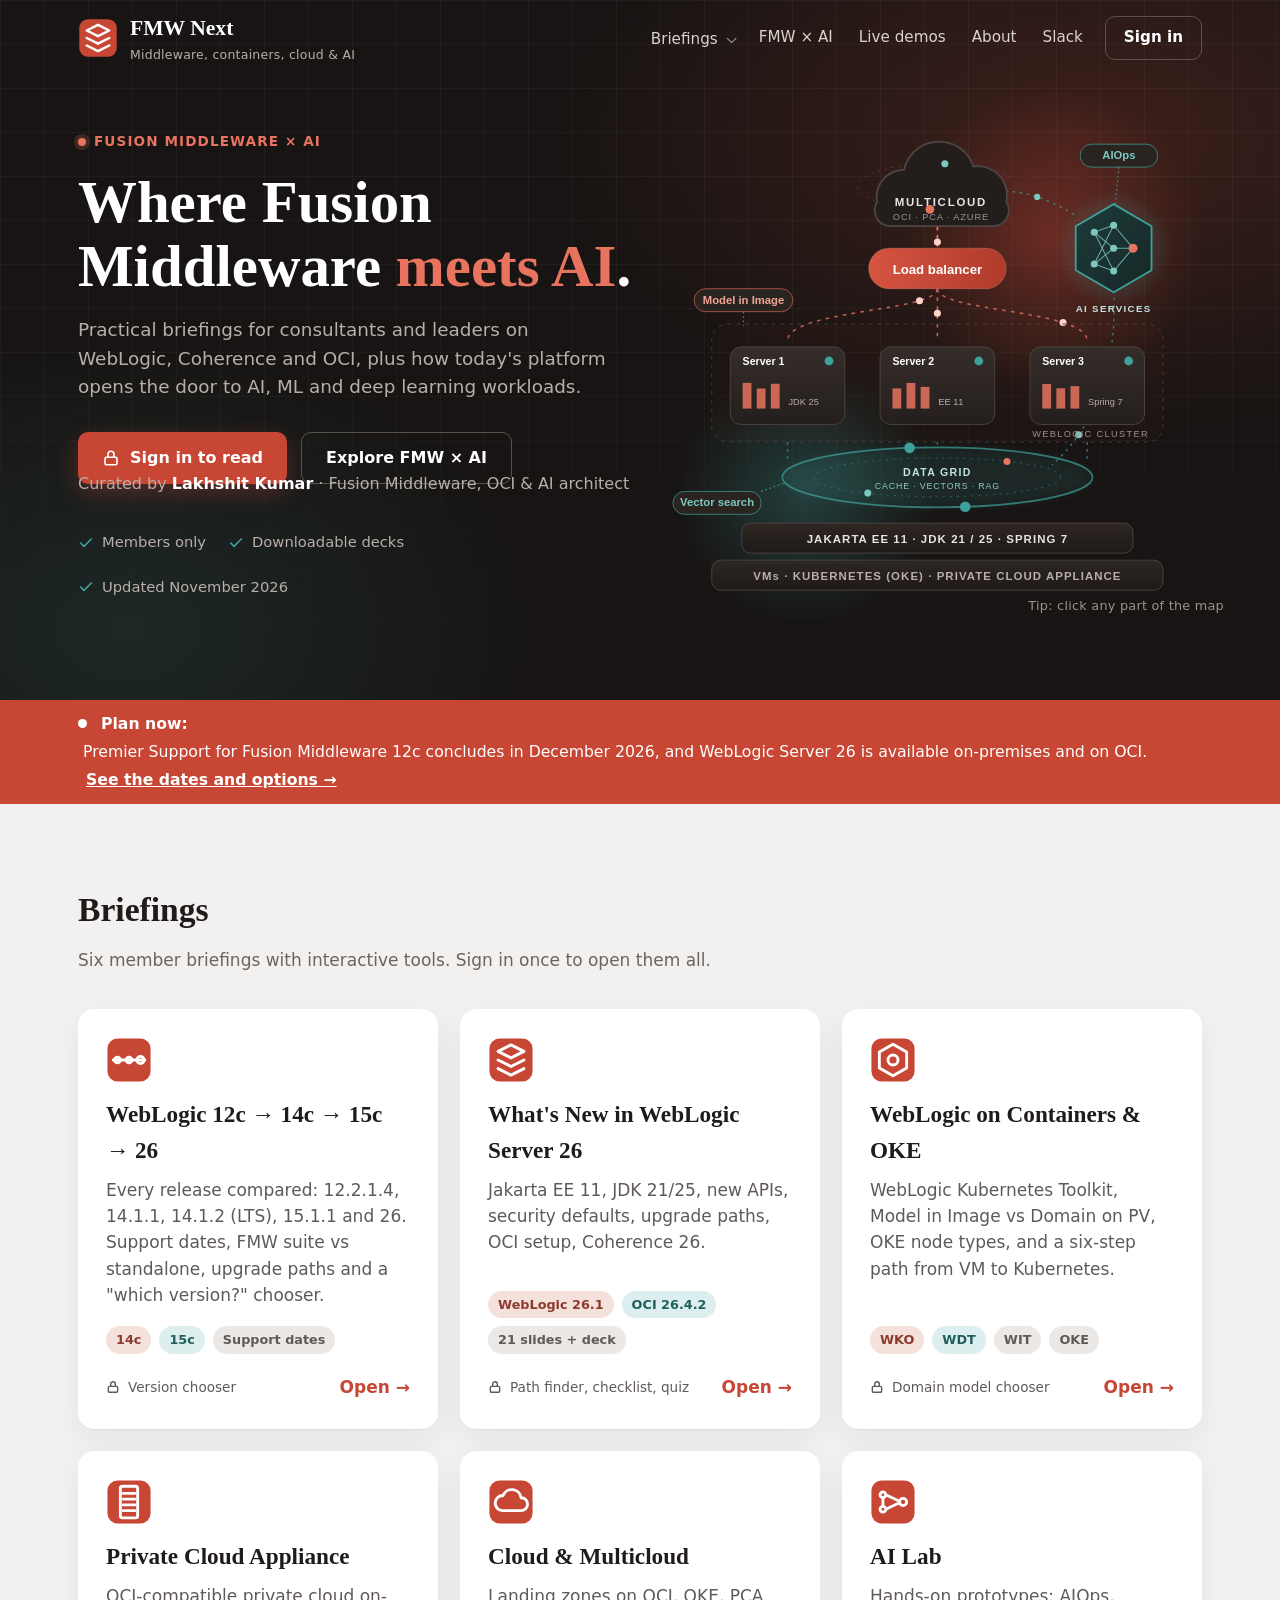
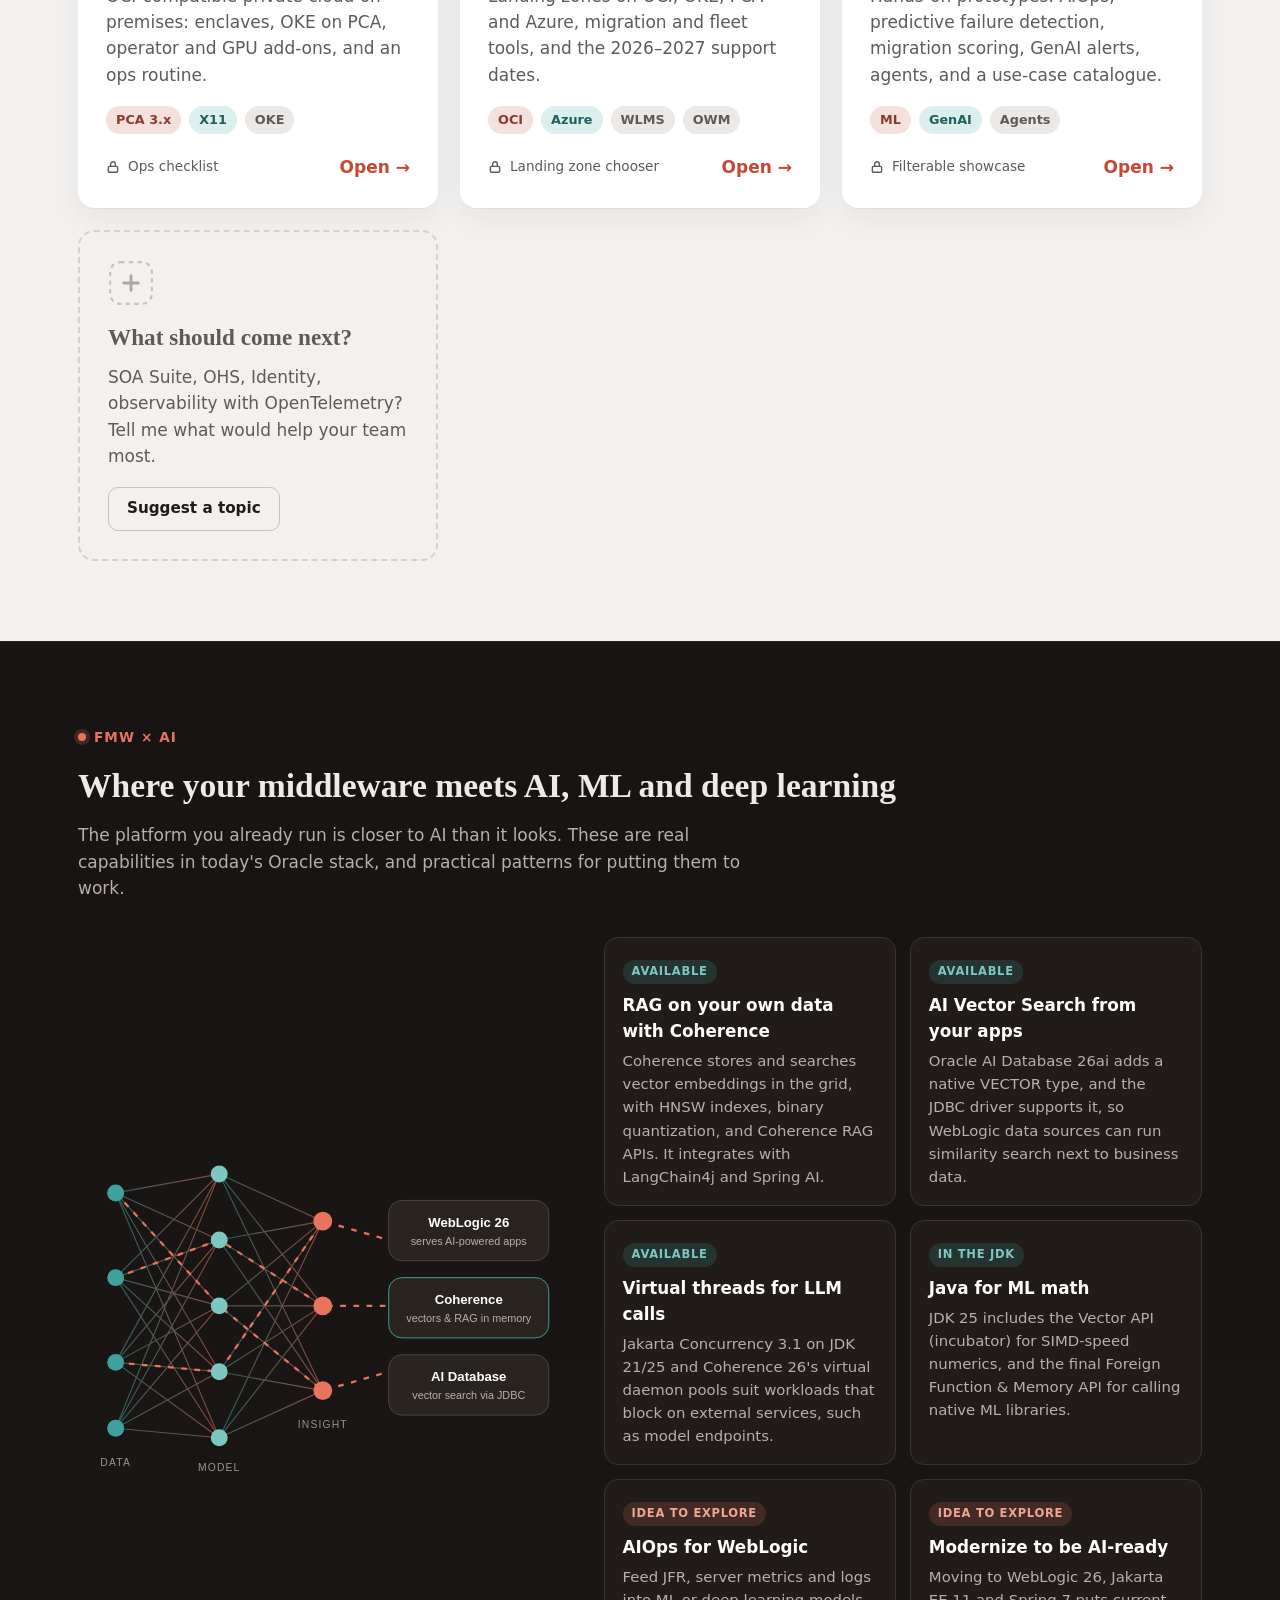
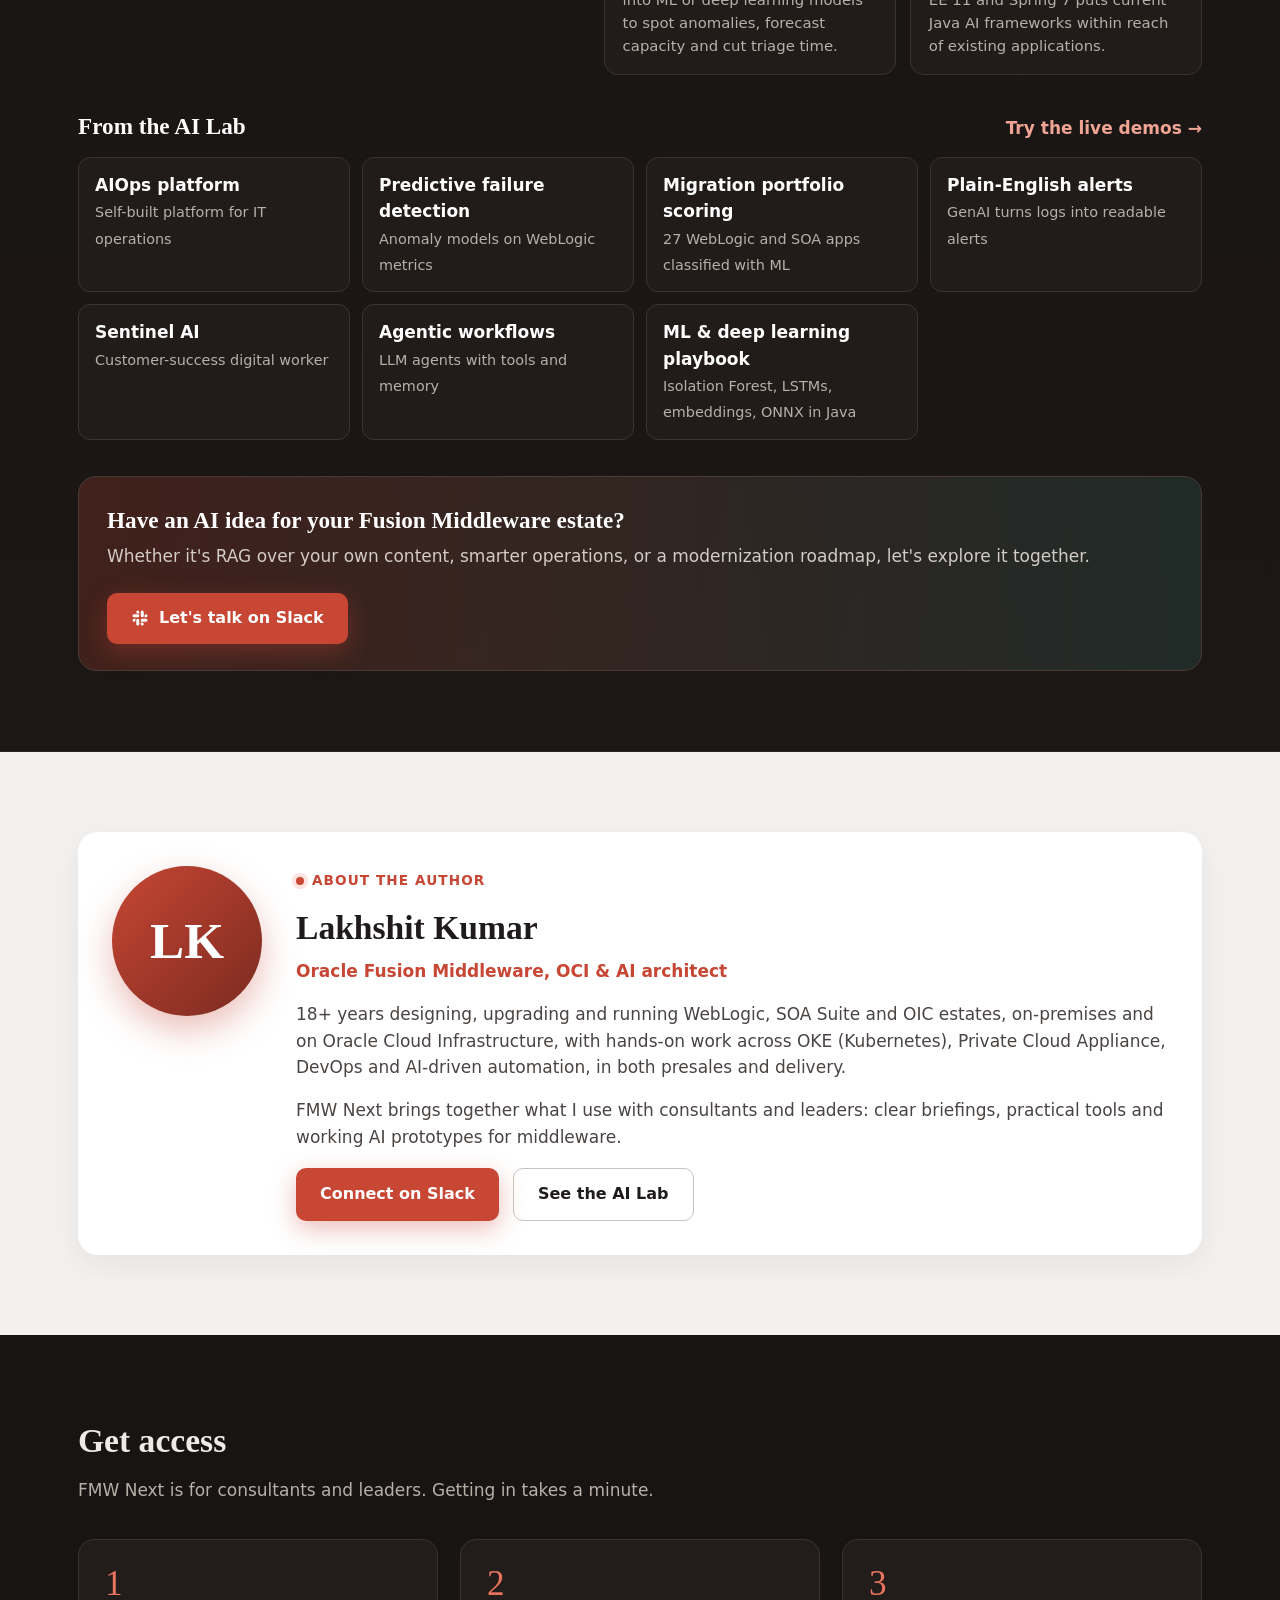
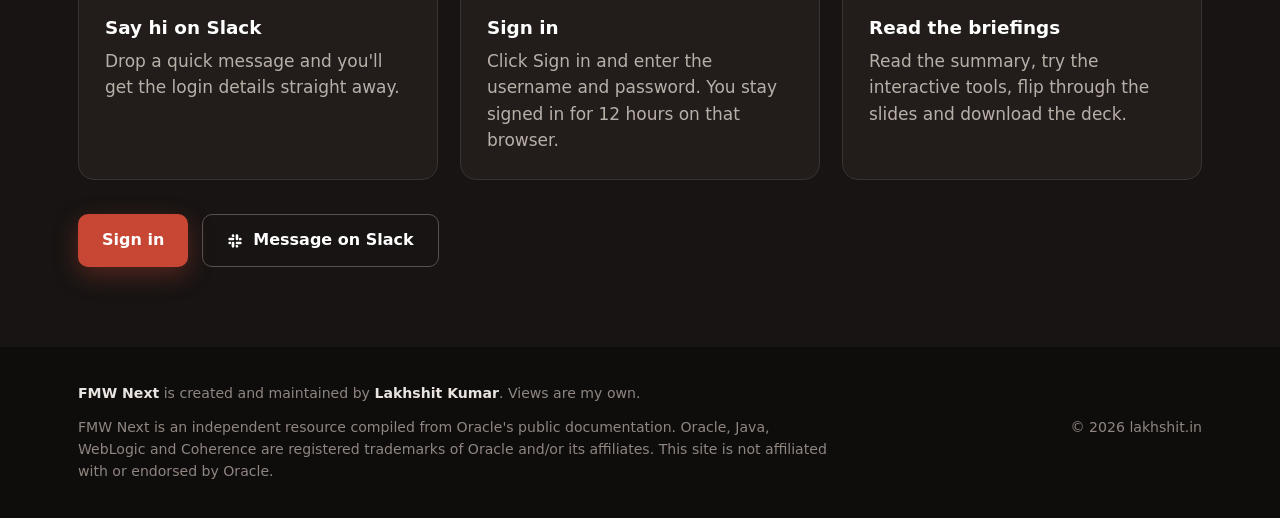
==== commit bcde9d99: "Add files via upload" ====
--- a/index.html
+++ b/index.html
@@ -128,6 +128,13 @@
   .labgrid b{display:block;color:#fff}
   .labgrid span{color:#B9AFA9;font-size:.9rem}
   .whoami{color:#9C928C;font-size:.85rem;border-left:1px solid #3A3330;padding-left:18px}
+  .by{color:#B9AFA9;margin:-12px 0 26px;font-size:1rem}
+  .by b{color:#fff}
+  .about{display:grid;grid-template-columns:150px 1fr;gap:34px;align-items:start;background:#fff;border-radius:20px;padding:34px;box-shadow:0 10px 30px rgba(31,27,26,.06)}
+  .avatar{width:150px;height:150px;border-radius:50%;display:grid;place-items:center;font-family:var(--serif);font-size:3.2rem;font-weight:700;color:#fff;background:linear-gradient(135deg,#C74634,#7A2A20);box-shadow:0 14px 34px rgba(199,70,52,.35)}
+  .about .role{color:#C74634;font-weight:700;margin:-6px 0 12px}
+  .about p{color:#4A4442}
+  @media (max-width:700px){.about{grid-template-columns:1fr}.avatar{width:96px;height:96px;font-size:2.2rem}}
   footer{background:#0F0D0C;color:#8F8681;padding:36px 0;font-size:.88rem}
   footer .wrap{display:flex;flex-wrap:wrap;gap:12px 32px;justify-content:space-between}
   footer p{margin:0;max-width:760px}
@@ -146,14 +153,15 @@
     <nav class="toplinks">
       <div class="tdd"><a href="#briefings">Briefings</a>
         <div class="tsub">
+          <a href="/versions/"><b>WebLogic 12c &#8594; 14c &#8594; 15c &#8594; 26</b><span>Every release compared</span></a>
           <a href="/weblogic-26/"><b>WebLogic 26</b><span>What's new, upgrade, OCI setup</span></a>
           <a href="/containers/"><b>Containers &amp; OKE</b><span>WKO, WDT, WIT, OKE</span></a>
           <a href="/pca/"><b>Private Cloud Appliance</b><span>OCI-compatible, on-premises</span></a>
           <a href="/cloud/"><b>Cloud &amp; multicloud</b><span>Landing zones, tools, dates</span></a>
-          <a href="/ai-lab/"><b>AI Lab</b><span>Live demos and prototypes</span></a>
+          <a href="/ai-lab/"><b>AI Lab</b><span>Live demos, ML &amp; deep learning playbook</span></a>
         </div>
       </div>
-      <a href="#ai">FMW &times; AI</a><a href="/ai-lab/#try">Live demos</a><a href="#" data-slack>Slack</a></nav>
+      <a href="#ai">FMW &times; AI</a><a href="/ai-lab/#try">Live demos</a><a href="#about">About</a><a href="#" data-slack>Slack</a></nav>
     <a class="btn ghost small" href="/login.html">Sign in</a>
   </div></header>
 
@@ -169,6 +177,7 @@
         </a>
         <a class="btn ghost" href="#ai">Explore FMW &times; AI</a>
       </div>
+      <p class="by">Curated by <b>Lakhshit Kumar</b> &middot; Fusion Middleware, OCI &amp; AI architect</p>
       <div class="trust">
         <span><svg width="16" height="16" viewBox="0 0 24 24" fill="none" stroke="#3FA19C" stroke-width="2.4" stroke-linecap="round" stroke-linejoin="round"><path d="M20 6 9 17l-5-5"/></svg>Members only</span>
         <span><svg width="16" height="16" viewBox="0 0 24 24" fill="none" stroke="#3FA19C" stroke-width="2.4" stroke-linecap="round" stroke-linejoin="round"><path d="M20 6 9 17l-5-5"/></svg>Downloadable decks</span>
@@ -355,8 +364,15 @@
 <div class="strip"><div class="wrap"><span class="dotlive"></span><b>Plan now:</b>&nbsp;Premier Support for Fusion Middleware 12c concludes in December 2026, and WebLogic Server 26 is available on-premises and on OCI. <a href="/cloud/">See the dates and options &rarr;</a></div></div>
 <section class="light" id="briefings"><div class="wrap">
   <h2>Briefings</h2>
-  <p class="sub">Five member briefings with interactive tools. Sign in once to open them all.</p>
+  <p class="sub">Six member briefings with interactive tools. Sign in once to open them all.</p>
   <div class="cards">
+    <a class="card brief" href="/versions/">
+      <svg width="46" height="46" viewBox="0 0 64 64" aria-hidden="true"><rect x="2" y="2" width="60" height="60" rx="14" fill="#C74634"/><g fill="none" stroke="#fff" stroke-width="4" stroke-linecap="round" stroke-linejoin="round"><path d="M10 32 H54"/><circle cx="16" cy="32" r="4"/><circle cx="32" cy="32" r="4"/><circle cx="48" cy="32" r="5"/></g></svg>
+      <h3>WebLogic 12c &#8594; 14c &#8594; 15c &#8594; 26</h3>
+      <p>Every release compared: 12.2.1.4, 14.1.1, 14.1.2 (LTS), 15.1.1 and 26. Support dates, FMW suite vs standalone, upgrade paths and a "which version?" chooser.</p>
+      <div class="meta"><span class="chip">14c</span><span class="chip teal">15c</span><span class="chip gray">Support dates</span></div>
+      <div class="bfoot"><span class="lock"><svg width="14" height="14" viewBox="0 0 24 24" fill="none" stroke="currentColor" stroke-width="2.4" stroke-linecap="round" stroke-linejoin="round"><rect x="4" y="11" width="16" height="10" rx="2"/><path d="M8 11V7a4 4 0 0 1 8 0v4"/></svg> Version chooser</span><span class="go">Open &rarr;</span></div>
+    </a>
     <a class="card brief" href="/weblogic-26/">
       <svg width="46" height="46" viewBox="0 0 64 64" aria-hidden="true"><rect x="2" y="2" width="60" height="60" rx="14" fill="#C74634"/><g fill="none" stroke="#fff" stroke-width="4" stroke-linecap="round" stroke-linejoin="round"><path d="M14 20 L32 11 L50 20 L32 29 Z"/><path d="M14 32 L32 41 L50 32"/><path d="M14 44 L32 53 L50 44"/></g></svg>
       <h3>What's New in WebLogic Server 26</h3>
@@ -473,6 +489,7 @@
       <a href="/ai-lab/"><b>Plain-English alerts</b><span>GenAI turns logs into readable alerts</span></a>
       <a href="/ai-lab/"><b>Sentinel AI</b><span>Customer-success digital worker</span></a>
       <a href="/ai-lab/"><b>Agentic workflows</b><span>LLM agents with tools and memory</span></a>
+      <a href="/ai-lab/#mldl"><b>ML &amp; deep learning playbook</b><span>Isolation Forest, LSTMs, embeddings, ONNX in Java</span></a>
     </div>
   </div>
 
@@ -488,6 +505,20 @@
   </div>
 </div></section>
 
+<section class="light" id="about"><div class="wrap">
+  <div class="about">
+    <div class="avatar" aria-hidden="true">LK</div>
+    <div>
+      <span class="eyebrow" style="color:#C74634"><i style="background:#C74634"></i>About the author</span>
+      <h2 style="margin-top:10px">Lakhshit Kumar</h2>
+      <p class="role">Oracle Fusion Middleware, OCI &amp; AI architect</p>
+      <p>18+ years designing, upgrading and running WebLogic, SOA Suite and OIC estates, on-premises and on Oracle Cloud Infrastructure, with hands-on work across OKE (Kubernetes), Private Cloud Appliance, DevOps and AI-driven automation, in both presales and delivery.</p>
+      <p>FMW Next brings together what I use with consultants and leaders: clear briefings, practical tools and working AI prototypes for middleware.</p>
+      <div class="actions" style="margin-top:18px"><a class="btn primary" href="#" data-slack>Connect on Slack</a><a class="btn ghost" style="color:#1F1B1A;border-color:#C9C1BB" href="/ai-lab/">See the AI Lab</a></div>
+    </div>
+  </div>
+</div></section>
+
 <section id="access"><div class="wrap">
   <h2>Get access</h2>
   <p class="sub">FMW Next is for consultants and leaders. Getting in takes a minute.</p>
@@ -503,6 +534,7 @@
 </div></section>
 
 <footer><div class="wrap">
+  <p><b style="color:#E9E4E0">FMW Next</b> is created and maintained by <b style="color:#E9E4E0">Lakhshit Kumar</b>. Views are my own.</p>
   <p>FMW Next is an independent resource compiled from Oracle's public documentation. Oracle, Java, WebLogic and Coherence are registered trademarks of Oracle and/or its affiliates. This site is not affiliated with or endorsed by Oracle.</p>
   <p>&copy; 2026 lakhshit.in</p>
 </div></footer>
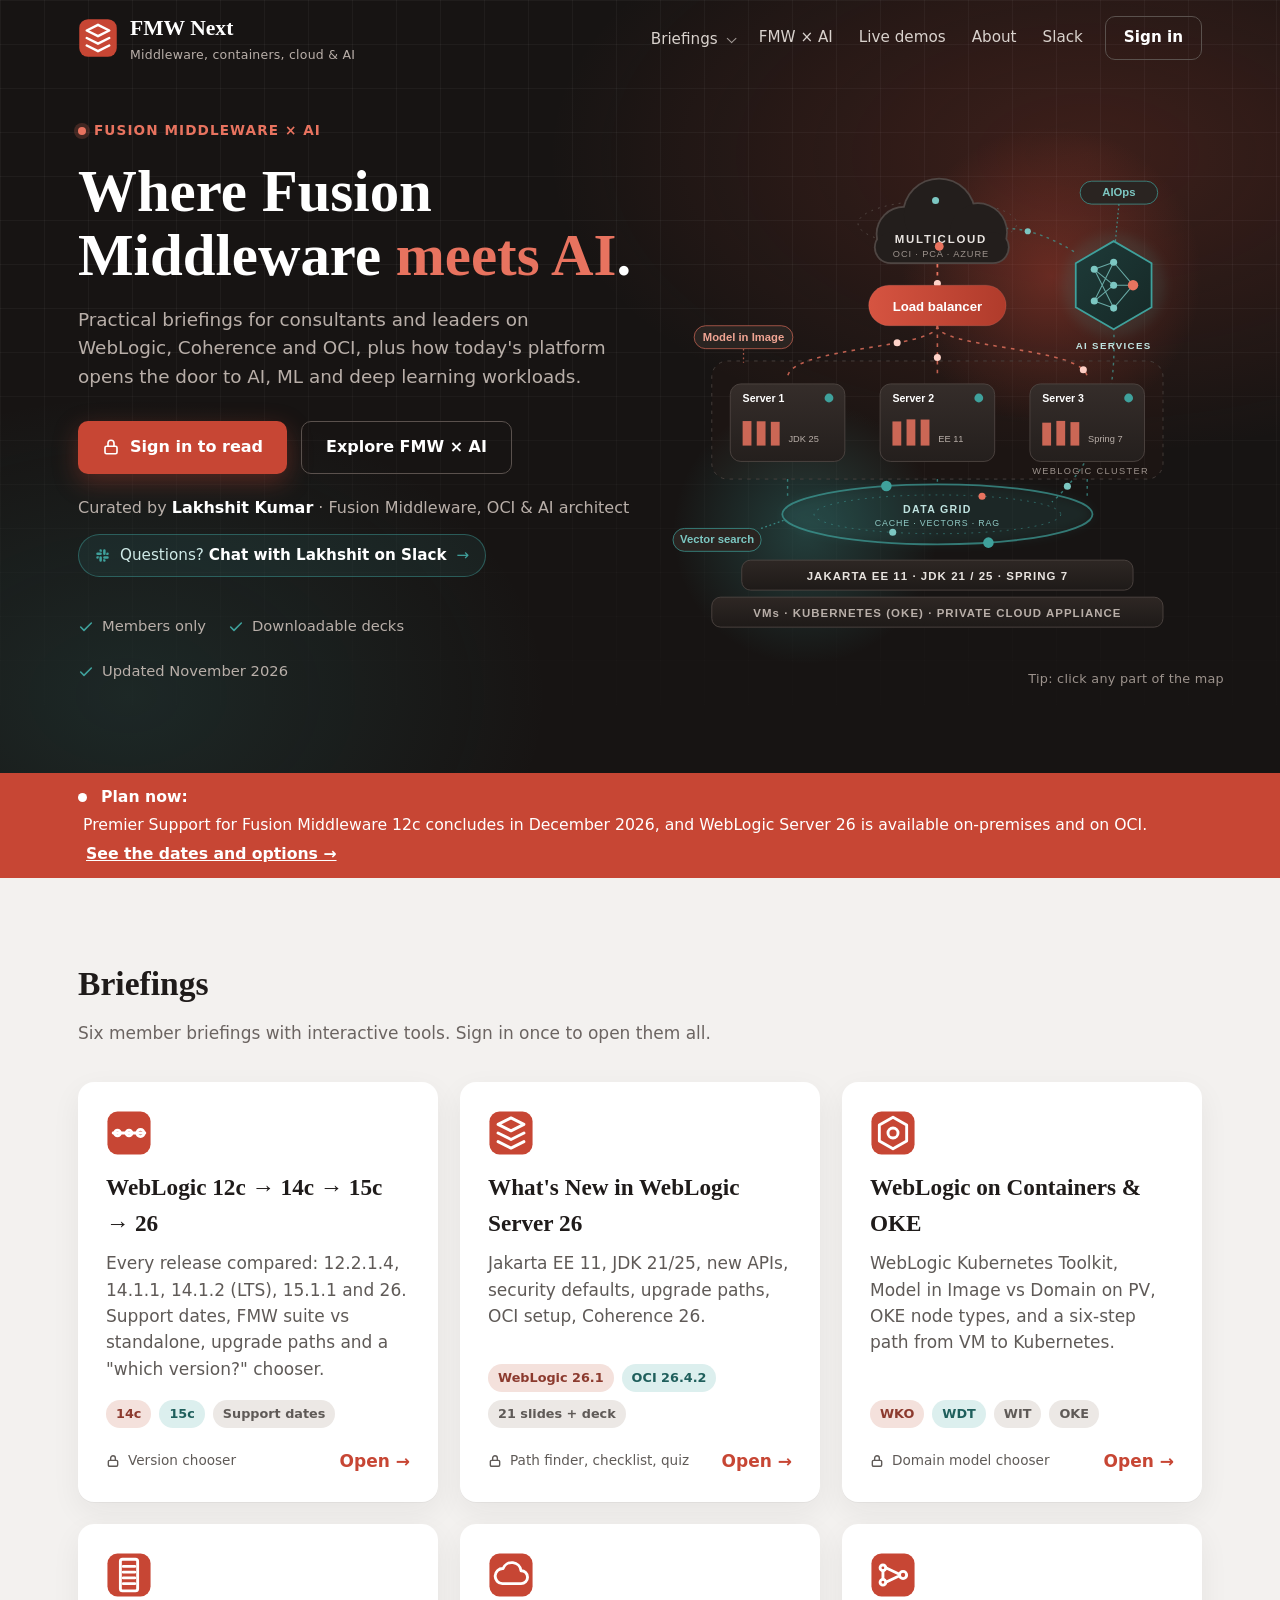
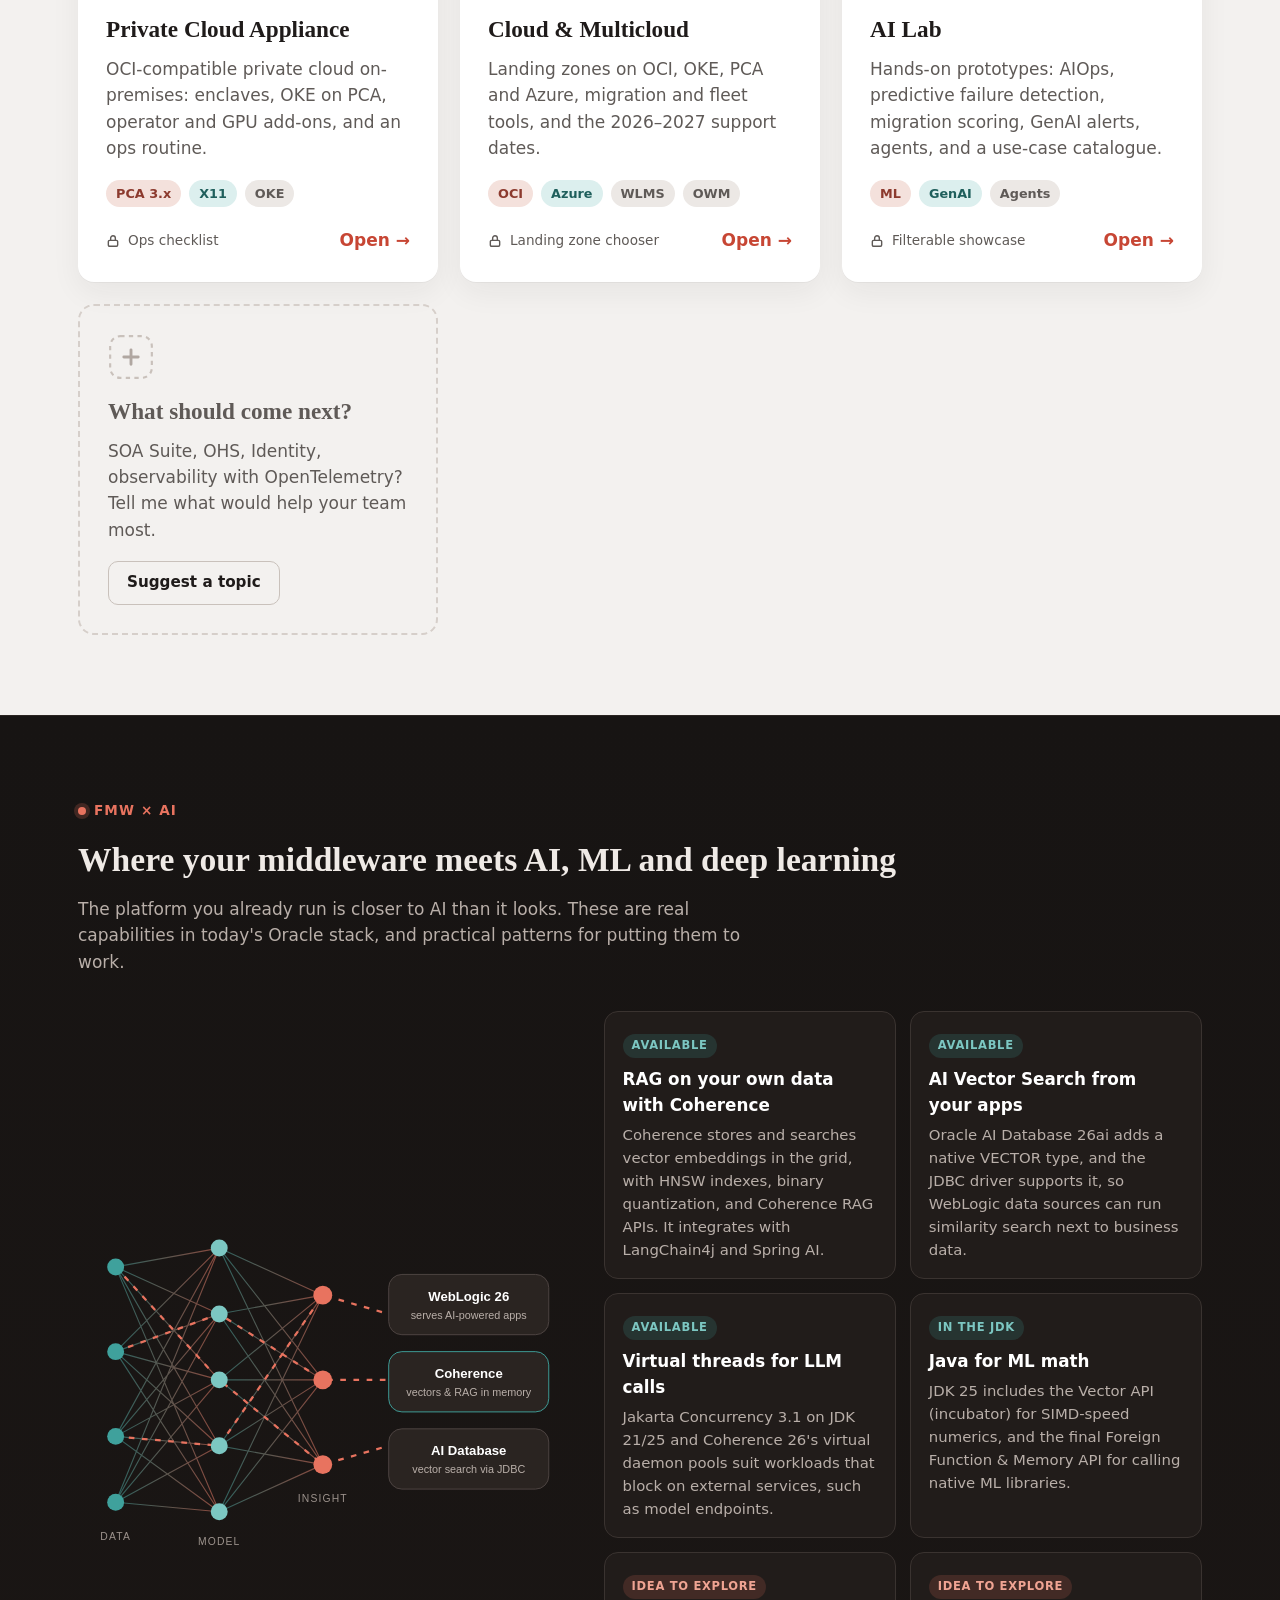
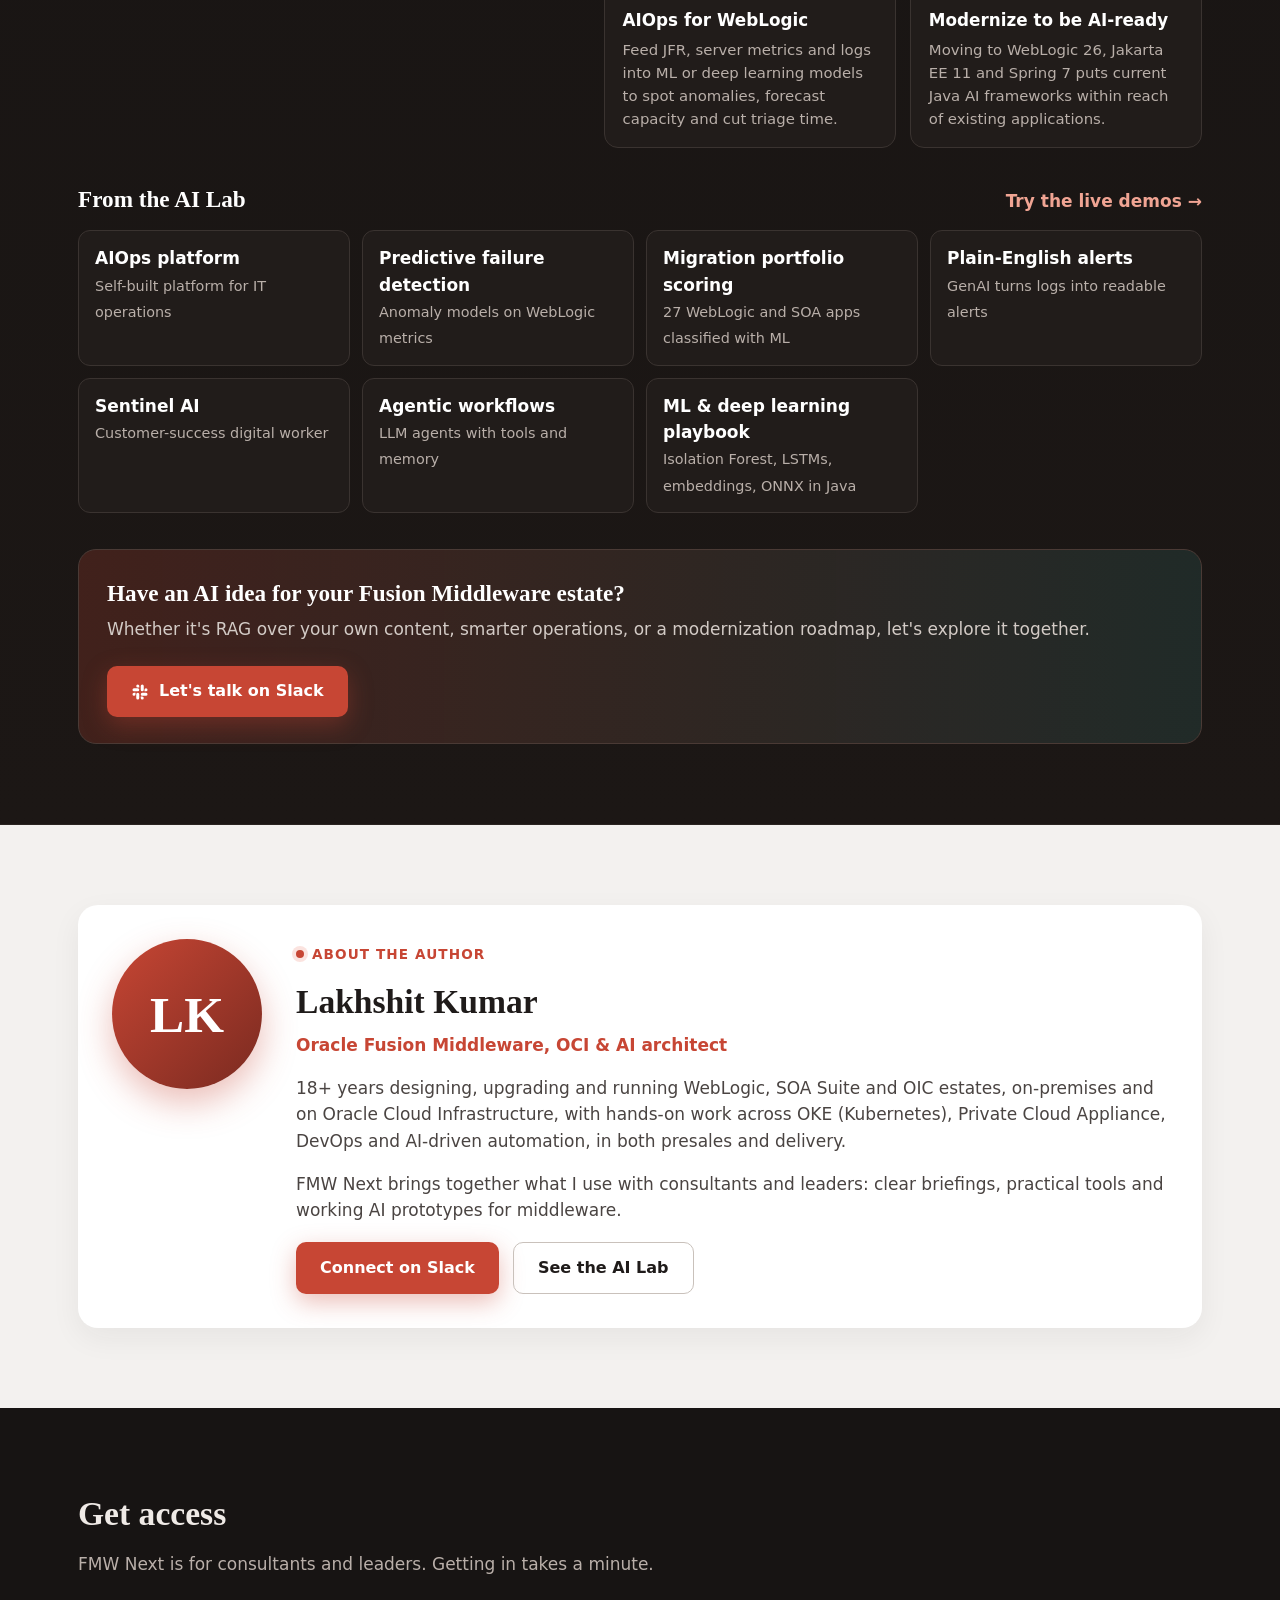
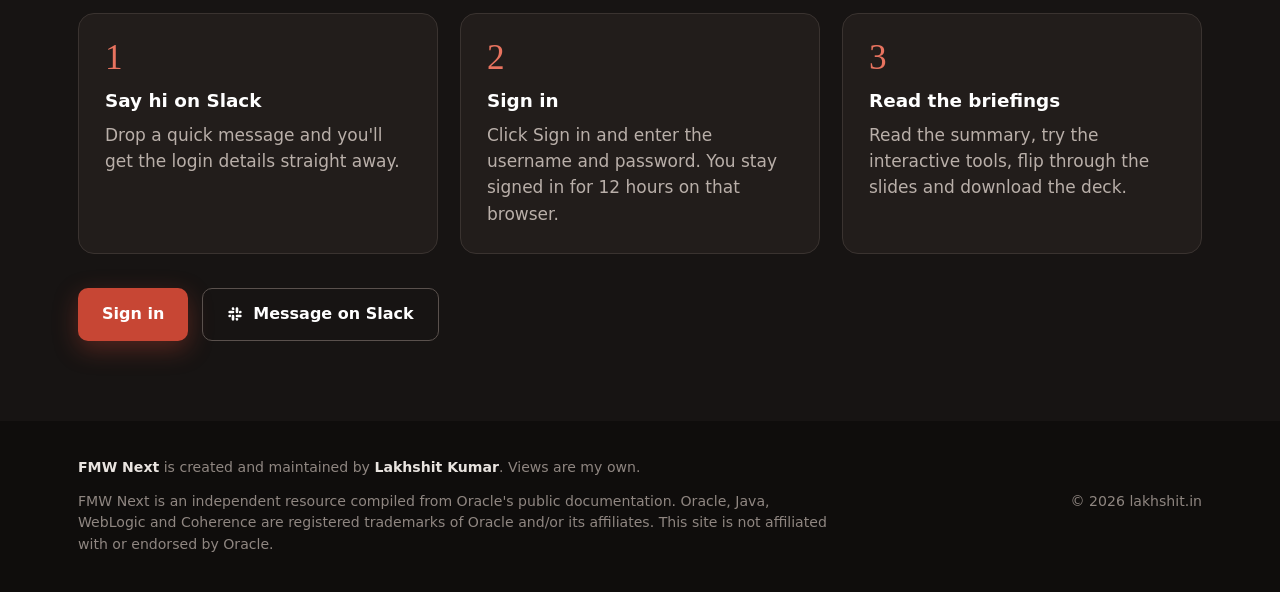
==== commit f461d5d7: "Add files via upload" ====
--- a/index.html
+++ b/index.html
@@ -128,8 +128,11 @@
   .labgrid b{display:block;color:#fff}
   .labgrid span{color:#B9AFA9;font-size:.9rem}
   .whoami{color:#9C928C;font-size:.85rem;border-left:1px solid #3A3330;padding-left:18px}
-  .by{color:#B9AFA9;margin:-12px 0 26px;font-size:1rem}
+  .by{color:#B9AFA9;margin:22px 0 22px;font-size:1rem;line-height:1.5}
   .by b{color:#fff}
+.askq{display:inline-flex;align-items:center;gap:10px;margin:-8px 0 4px;padding:9px 16px;border-radius:999px;border:1px solid rgba(63,161,156,.45);background:rgba(63,161,156,.1);color:#CFEAE7;text-decoration:none;font-size:.95rem;transition:background .2s,border-color .2s}
+.askq b{color:#fff;font-weight:600}.askq svg{color:#3FA19C;flex:none}.askq i{font-style:normal;color:#3FA19C;transition:transform .2s}
+.askq:hover{background:rgba(63,161,156,.2);border-color:#3FA19C}.askq:hover i{transform:translateX(3px)}
   .about{display:grid;grid-template-columns:150px 1fr;gap:34px;align-items:start;background:#fff;border-radius:20px;padding:34px;box-shadow:0 10px 30px rgba(31,27,26,.06)}
   .avatar{width:150px;height:150px;border-radius:50%;display:grid;place-items:center;font-family:var(--serif);font-size:3.2rem;font-weight:700;color:#fff;background:linear-gradient(135deg,#C74634,#7A2A20);box-shadow:0 14px 34px rgba(199,70,52,.35)}
   .about .role{color:#C74634;font-weight:700;margin:-6px 0 12px}
@@ -178,6 +181,7 @@
         <a class="btn ghost" href="#ai">Explore FMW &times; AI</a>
       </div>
       <p class="by">Curated by <b>Lakhshit Kumar</b> &middot; Fusion Middleware, OCI &amp; AI architect</p>
+      <a class="askq" href="#" data-slack><svg width="15" height="15" viewBox="0 0 24 24" fill="currentColor" aria-hidden="true"><path d="M6 15a2 2 0 1 1-2-2h2v2zm1 0a2 2 0 1 1 4 0v5a2 2 0 1 1-4 0v-5zm2-9a2 2 0 1 1 2-2v2H9zm0 1a2 2 0 1 1 0 4H4a2 2 0 1 1 0-4h5zm9 2a2 2 0 1 1 2 2h-2V9zm-1 0a2 2 0 1 1-4 0V4a2 2 0 1 1 4 0v5zm-2 9a2 2 0 1 1-2 2v-2h2zm0-1a2 2 0 1 1 0-4h5a2 2 0 1 1 0 4h-5z"/></svg><span>Questions? <b>Chat with Lakhshit on Slack</b></span><i aria-hidden="true">&rarr;</i></a>
       <div class="trust">
         <span><svg width="16" height="16" viewBox="0 0 24 24" fill="none" stroke="#3FA19C" stroke-width="2.4" stroke-linecap="round" stroke-linejoin="round"><path d="M20 6 9 17l-5-5"/></svg>Members only</span>
         <span><svg width="16" height="16" viewBox="0 0 24 24" fill="none" stroke="#3FA19C" stroke-width="2.4" stroke-linecap="round" stroke-linejoin="round"><path d="M20 6 9 17l-5-5"/></svg>Downloadable decks</span>
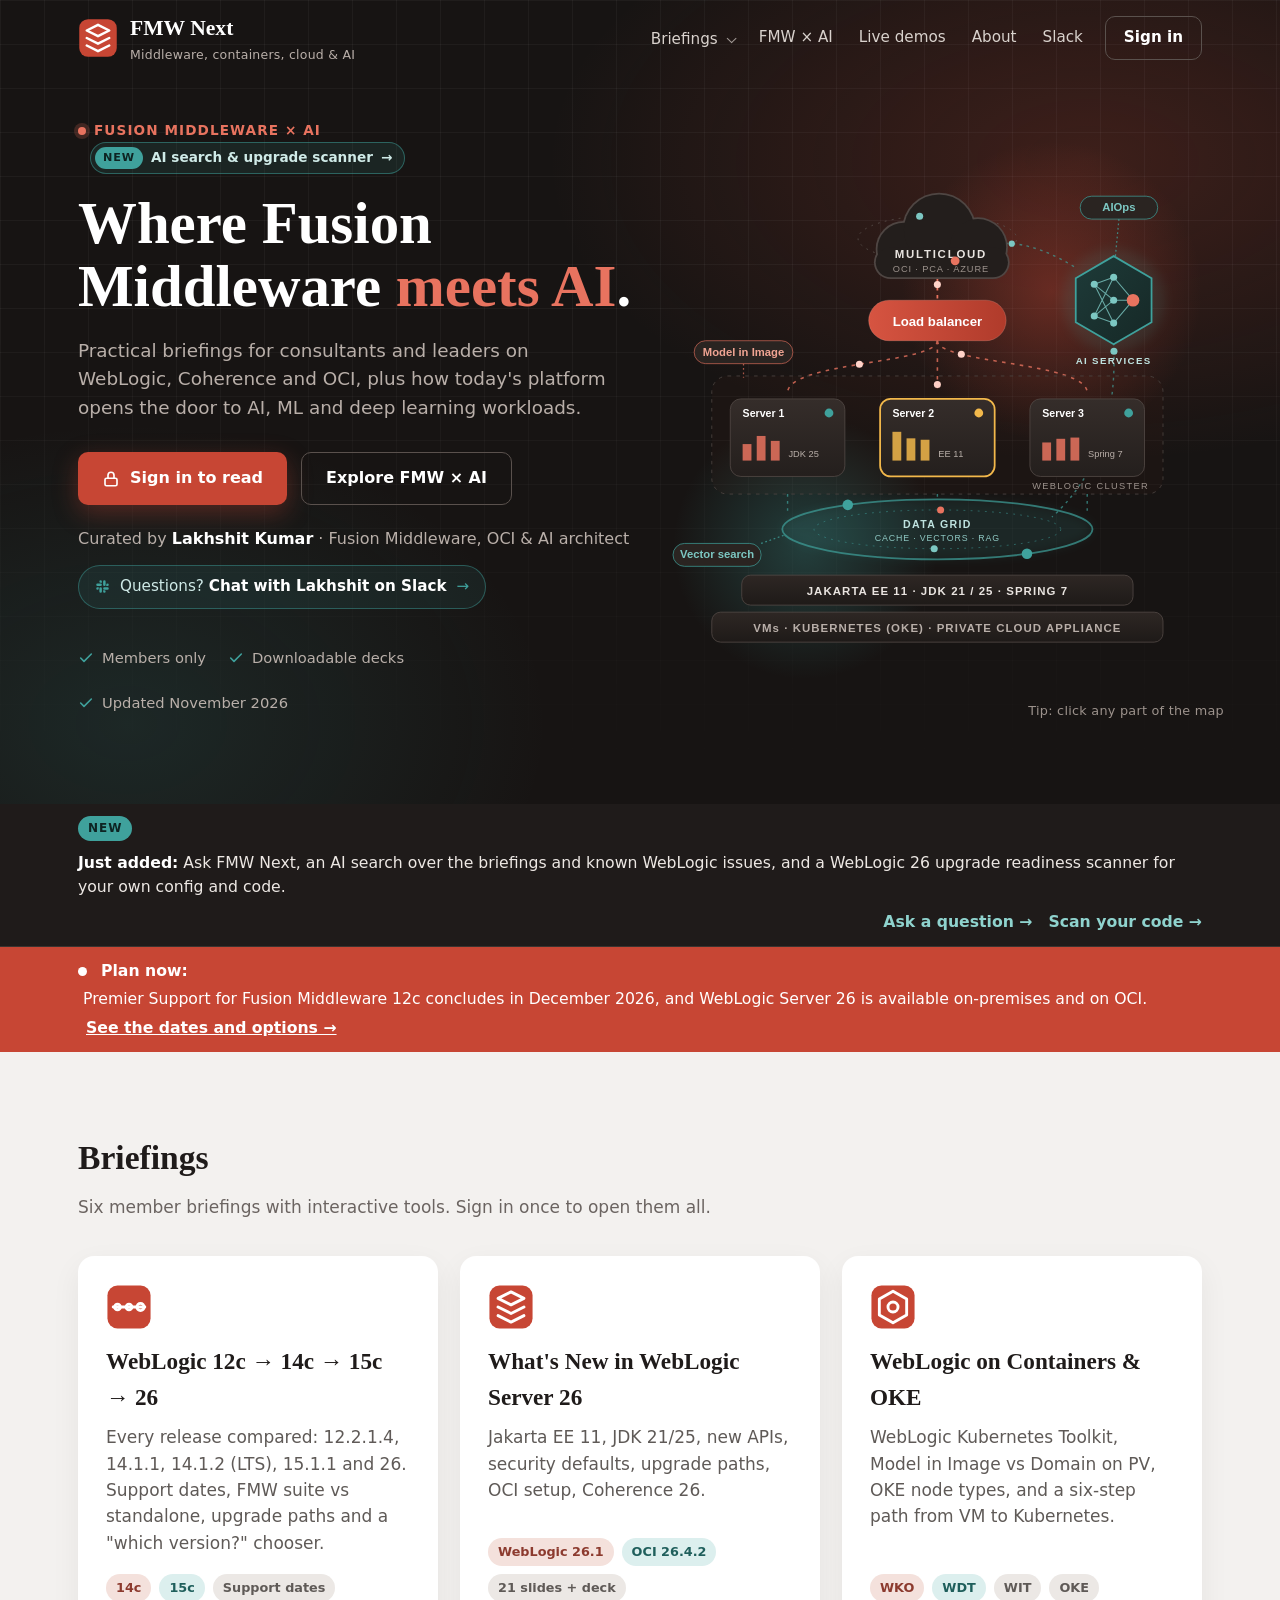
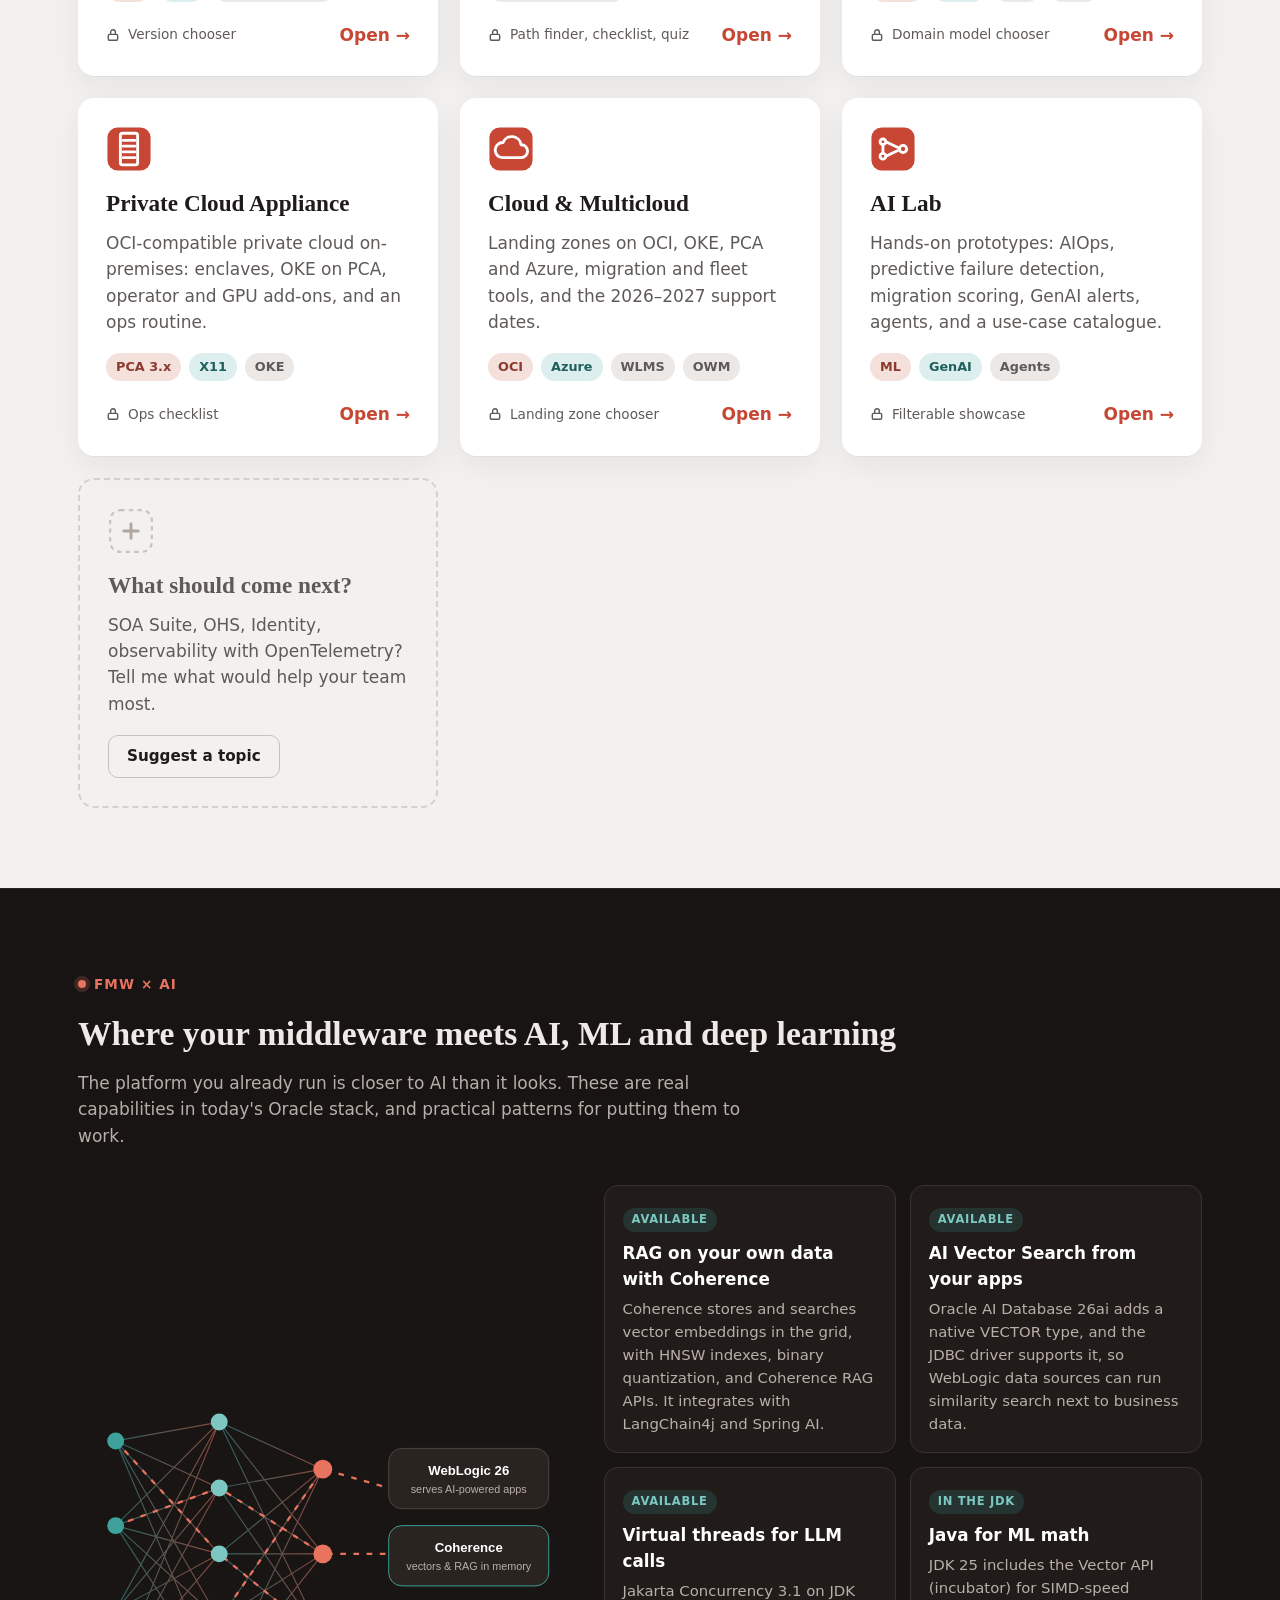
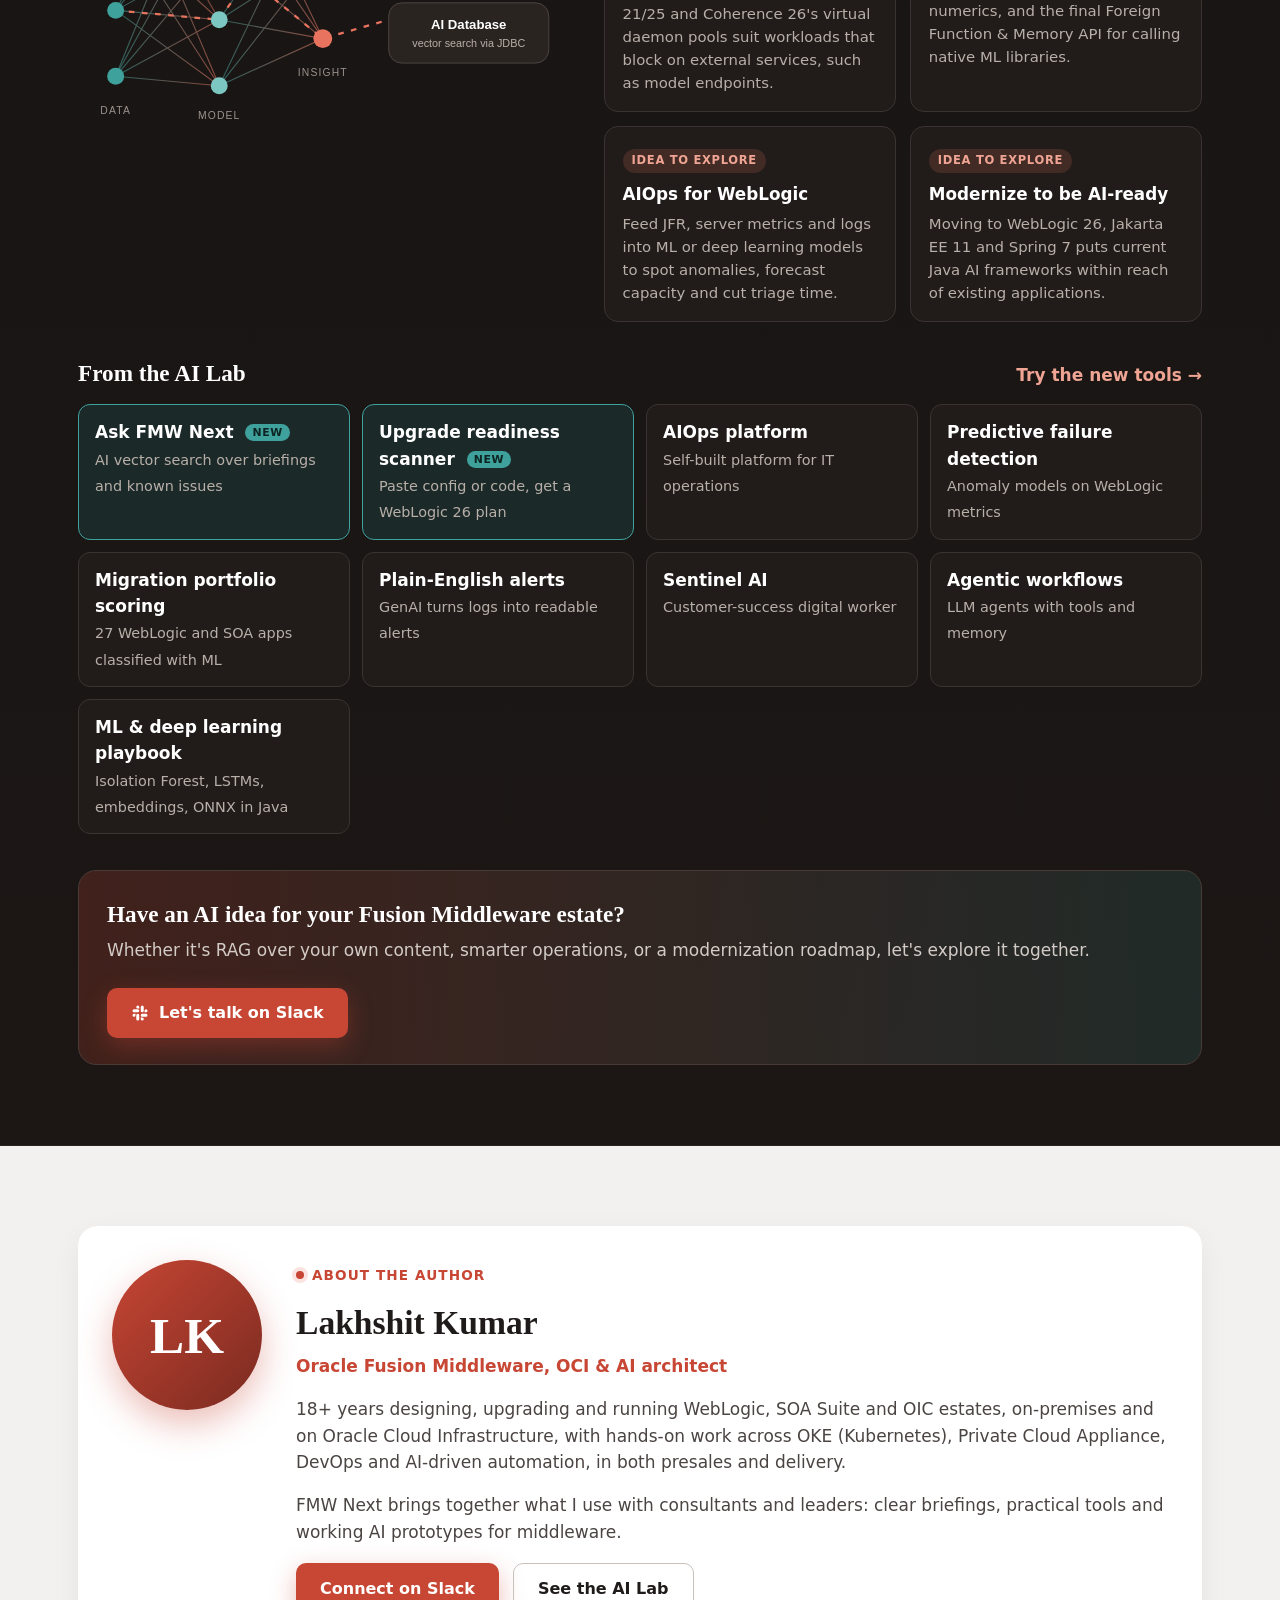
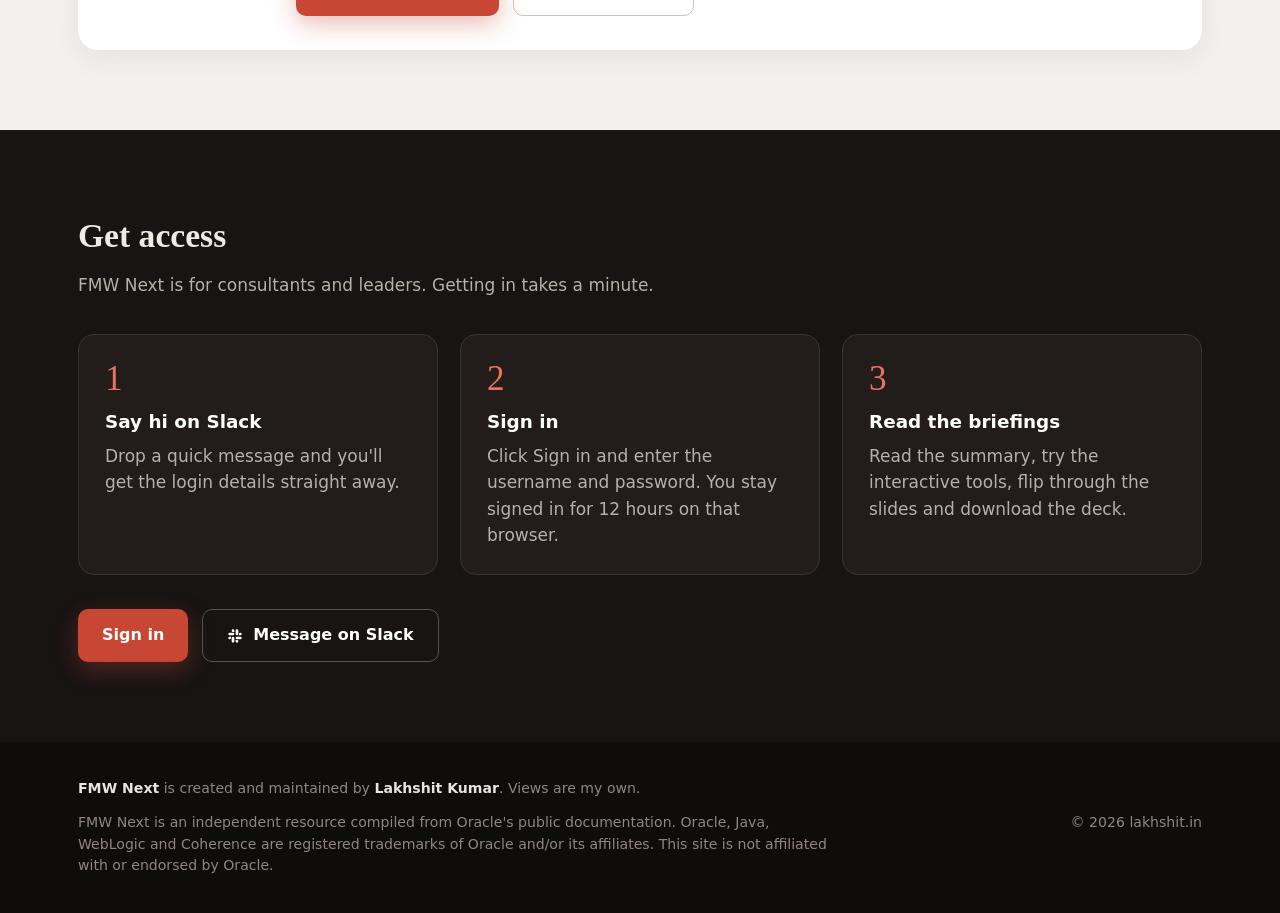
==== commit 186df17f: "Add files via upload" ====
--- a/index.html
+++ b/index.html
@@ -117,6 +117,19 @@
   .strip{background:#C74634;color:#fff;font-size:.98rem}
   .strip .wrap{display:flex;align-items:center;flex-wrap:wrap;gap:4px;padding-top:12px;padding-bottom:12px}
   .strip a{color:#fff;font-weight:700;margin-left:8px}
+.heronew{display:inline-flex;align-items:center;gap:8px;margin-left:12px;padding:4px 12px 4px 4px;border-radius:999px;border:1px solid rgba(63,161,156,.5);background:rgba(63,161,156,.12);color:#CFEAE7;text-decoration:none;font-size:.85rem;font-weight:600;vertical-align:middle}
+.heronew i{font-style:normal;background:#3FA19C;color:#0E2423;font-weight:800;font-size:.7rem;letter-spacing:.08em;border-radius:999px;padding:2px 8px}
+.heronew:hover{border-color:#3FA19C;color:#fff}
+@media (max-width:560px){.heronew{margin:10px 0 0}}
+.newstrip{background:#1F1B1A;color:#EDE8E4;font-size:.98rem;border-bottom:1px solid #3A3330}
+.newstrip .wrap{display:flex;align-items:center;flex-wrap:wrap;gap:10px 14px;padding-top:12px;padding-bottom:12px}
+.newstrip b{color:#fff}
+.nbadge{background:#3FA19C;color:#0E2423;font-weight:800;font-size:.75rem;letter-spacing:.08em;border-radius:999px;padding:3px 10px;animation:nb 2.4s ease-in-out infinite}
+@keyframes nb{0%,100%{box-shadow:0 0 0 0 rgba(63,161,156,.5)}50%{box-shadow:0 0 0 6px rgba(63,161,156,0)}}
+.nlinks{display:flex;gap:16px;margin-left:auto}
+.nlinks a{color:#8FD3CE;font-weight:700;text-decoration:none;white-space:nowrap}
+.nlinks a:hover{color:#fff}
+@media (prefers-reduced-motion:reduce){.nbadge{animation:none}}
   .dotlive{width:9px;height:9px;border-radius:50%;background:#fff;margin-right:10px;animation:pulse 2s infinite}
   .lab{margin-top:34px}
   .labhead{display:flex;justify-content:space-between;align-items:baseline;gap:12px;flex-wrap:wrap;margin-bottom:12px}
@@ -125,6 +138,8 @@
   .labgrid{display:grid;grid-template-columns:repeat(auto-fit,minmax(220px,1fr));gap:12px}
   .labgrid a{display:block;text-decoration:none;background:#211C1A;border:1px solid #3A3330;border-radius:12px;padding:14px 16px;transition:.18s}
   .labgrid a:hover{border-color:#7CC7C2;transform:translateY(-2px)}
+  .labgrid a.isnew{border-color:#3FA19C;background:#1B2A29}
+  .labgrid a b em{font-style:normal;background:#3FA19C;color:#0E2423;font-size:.68rem;font-weight:800;letter-spacing:.06em;border-radius:999px;padding:2px 7px;margin-left:6px;vertical-align:2px;text-transform:uppercase}
   .labgrid b{display:block;color:#fff}
   .labgrid span{color:#B9AFA9;font-size:.9rem}
   .whoami{color:#9C928C;font-size:.85rem;border-left:1px solid #3A3330;padding-left:18px}
@@ -171,6 +186,7 @@
   <div class="hero"><div class="wrap">
     <div>
       <span class="eyebrow"><i></i>Fusion Middleware &times; AI</span>
+      <a class="heronew" href="/ai-lab/#ask"><i>NEW</i>AI search &amp; upgrade scanner <span>&rarr;</span></a>
       <h1>Where Fusion Middleware <em>meets AI</em>.</h1>
       <p class="lead">Practical briefings for consultants and leaders on WebLogic, Coherence and OCI, plus how today's platform opens the door to AI, ML and deep learning workloads.</p>
       <div class="actions">
@@ -365,6 +381,7 @@
   </div></div>
 </div>
 
+<div class="newstrip"><div class="wrap"><span class="nbadge">NEW</span><span><b>Just added:</b> Ask FMW Next, an AI search over the briefings and known WebLogic issues, and a WebLogic 26 upgrade readiness scanner for your own config and code.</span><span class="nlinks"><a href="/ai-lab/#ask">Ask a question &rarr;</a><a href="/ai-lab/#scan">Scan your code &rarr;</a></span></div></div>
 <div class="strip"><div class="wrap"><span class="dotlive"></span><b>Plan now:</b>&nbsp;Premier Support for Fusion Middleware 12c concludes in December 2026, and WebLogic Server 26 is available on-premises and on OCI. <a href="/cloud/">See the dates and options &rarr;</a></div></div>
 <section class="light" id="briefings"><div class="wrap">
   <h2>Briefings</h2>
@@ -485,8 +502,10 @@
   </div>
 
   <div class="lab">
-    <div class="labhead"><h3>From the AI Lab</h3><a href="/ai-lab/#try">Try the live demos &rarr;</a></div>
+    <div class="labhead"><h3>From the AI Lab</h3><a href="/ai-lab/#ask">Try the new tools &rarr;</a></div>
     <div class="labgrid">
+      <a href="/ai-lab/#ask" class="isnew"><b>Ask FMW Next <em>New</em></b><span>AI vector search over briefings and known issues</span></a>
+      <a href="/ai-lab/#scan" class="isnew"><b>Upgrade readiness scanner <em>New</em></b><span>Paste config or code, get a WebLogic 26 plan</span></a>
       <a href="/ai-lab/"><b>AIOps platform</b><span>Self-built platform for IT operations</span></a>
       <a href="/ai-lab/"><b>Predictive failure detection</b><span>Anomaly models on WebLogic metrics</span></a>
       <a href="/ai-lab/"><b>Migration portfolio scoring</b><span>27 WebLogic and SOA apps classified with ML</span></a>
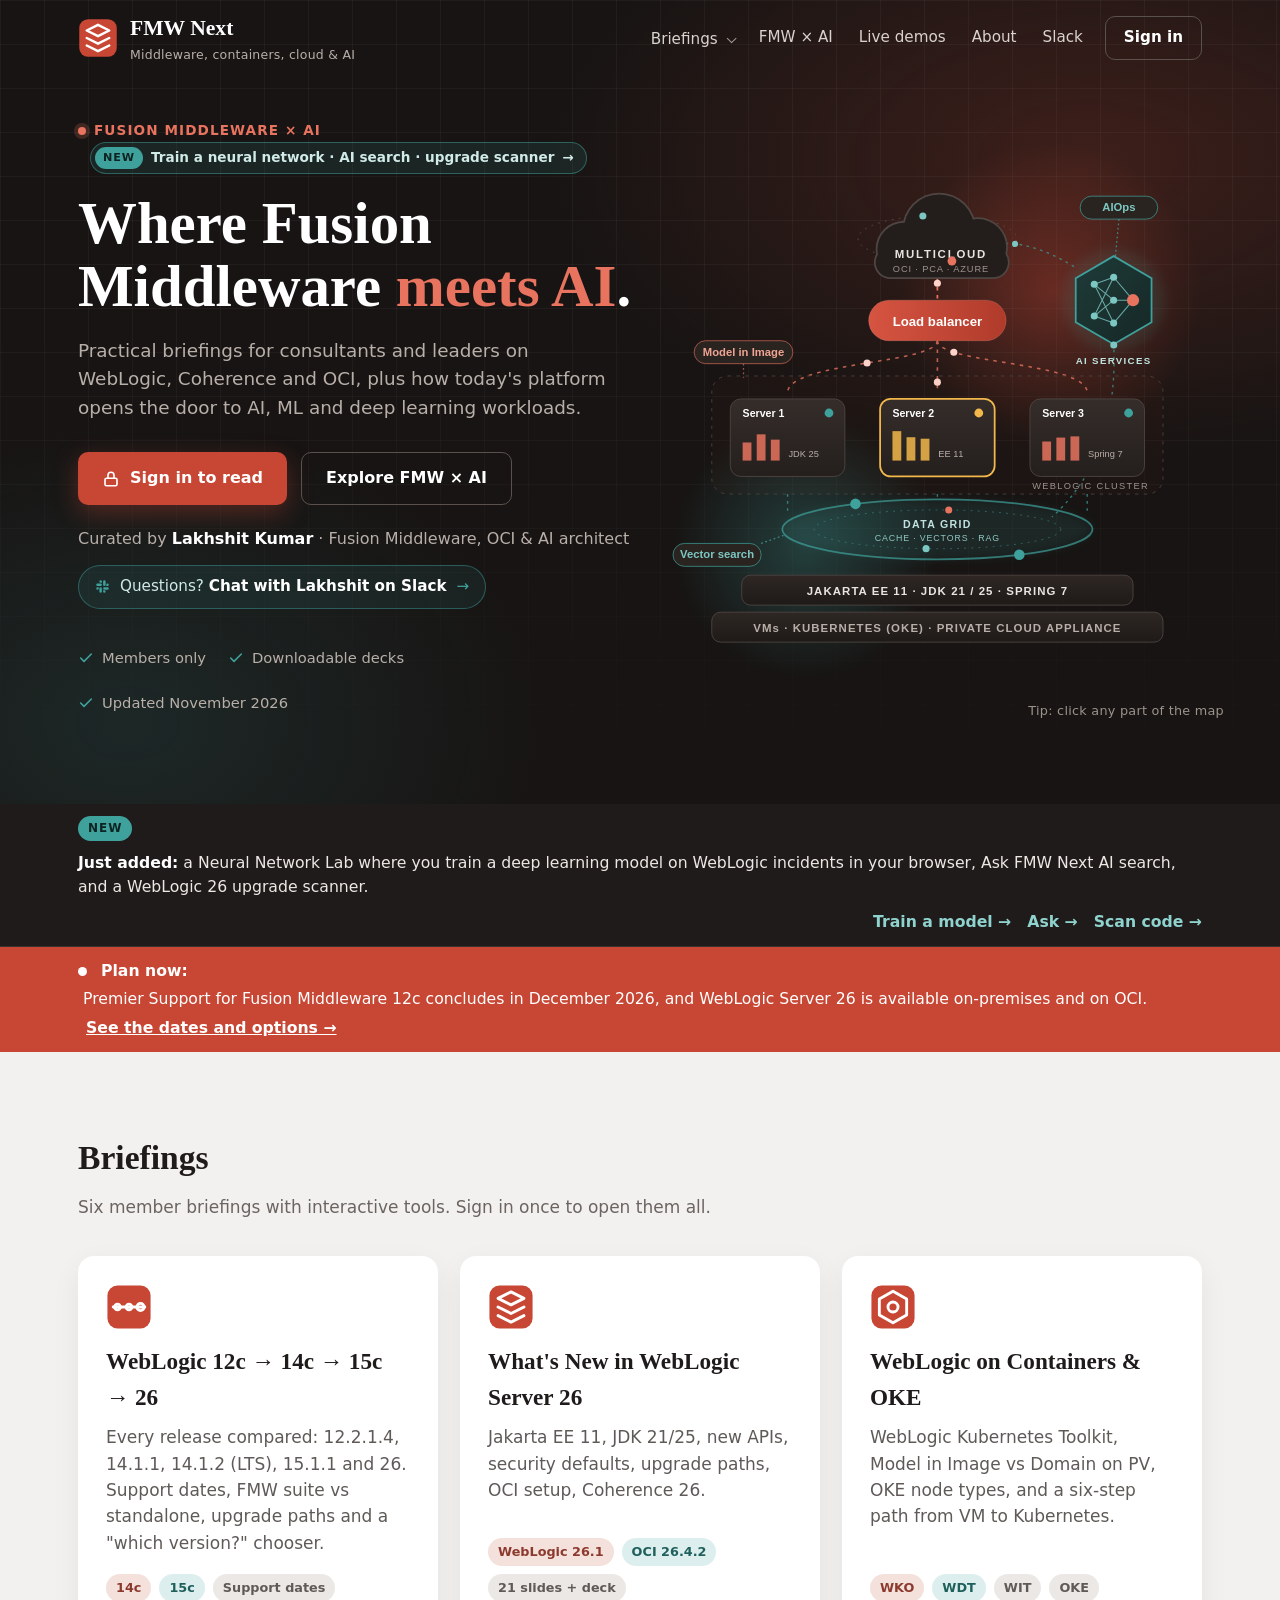
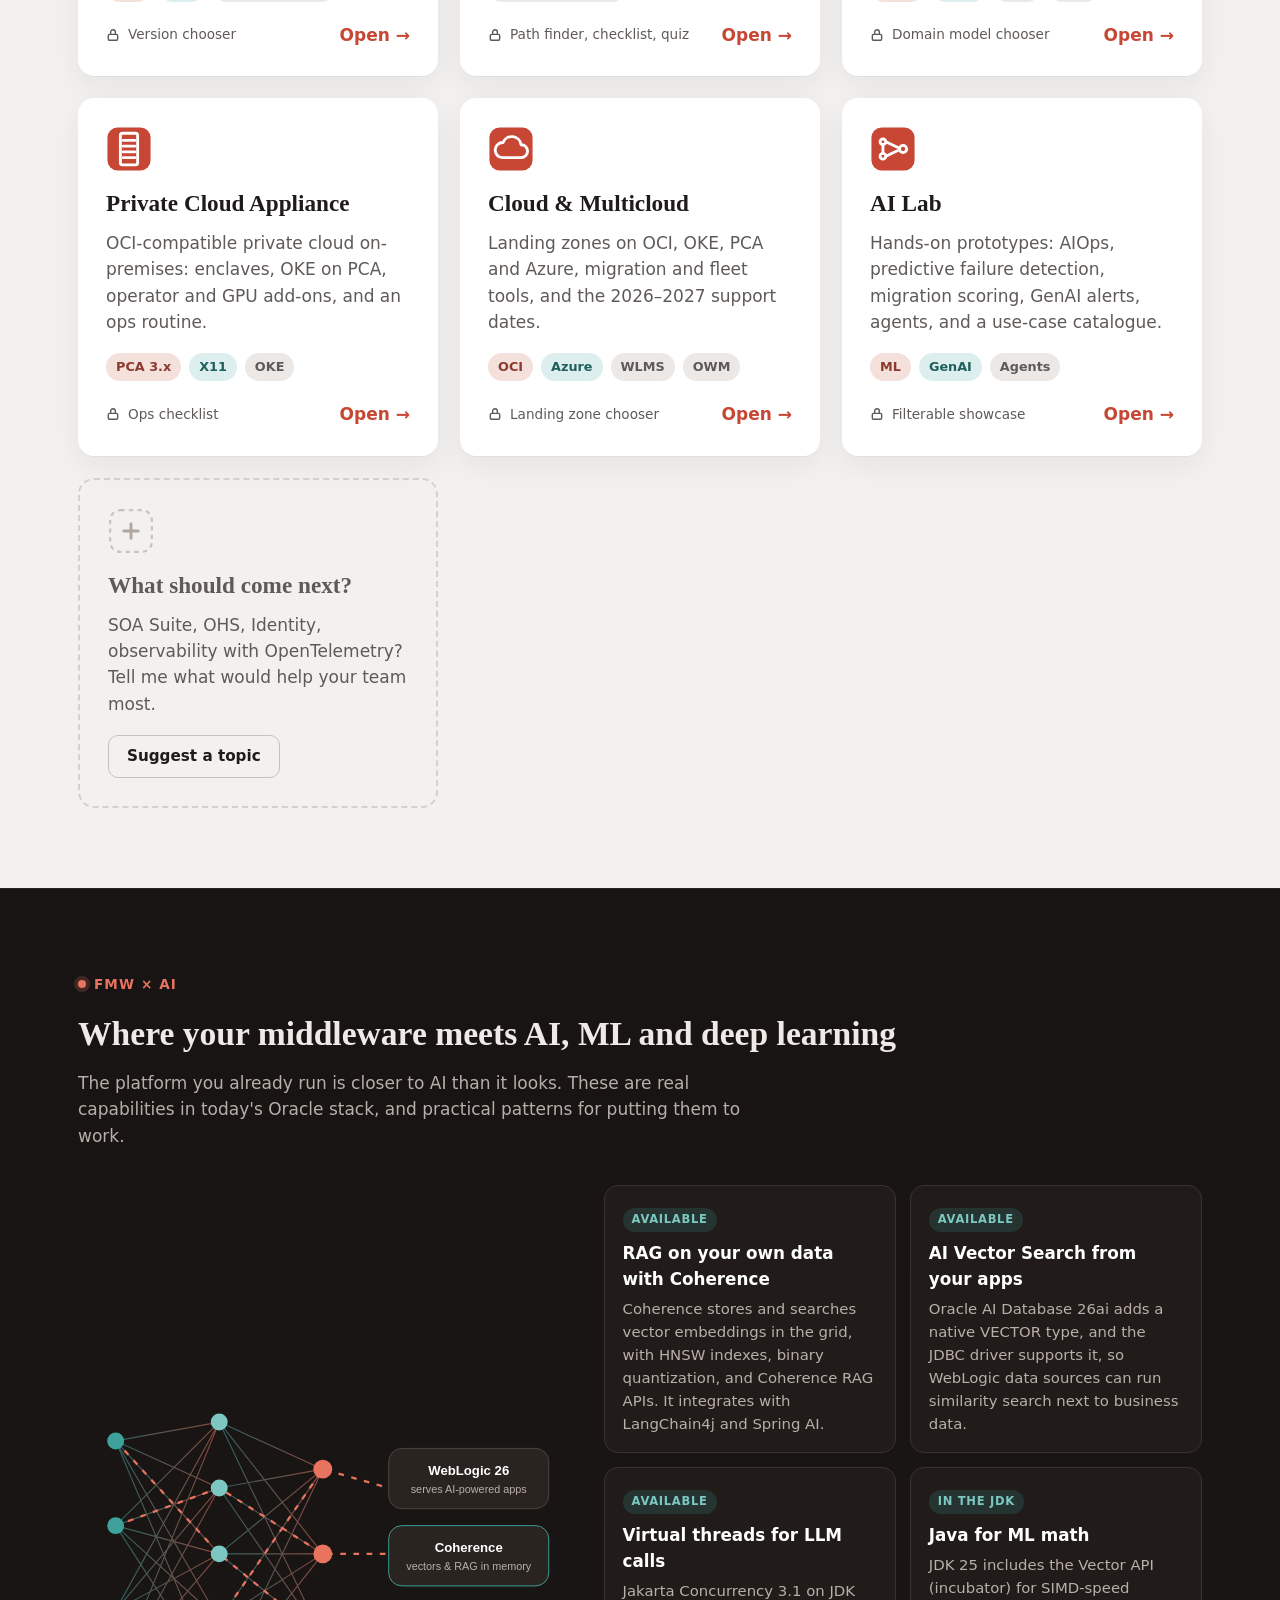
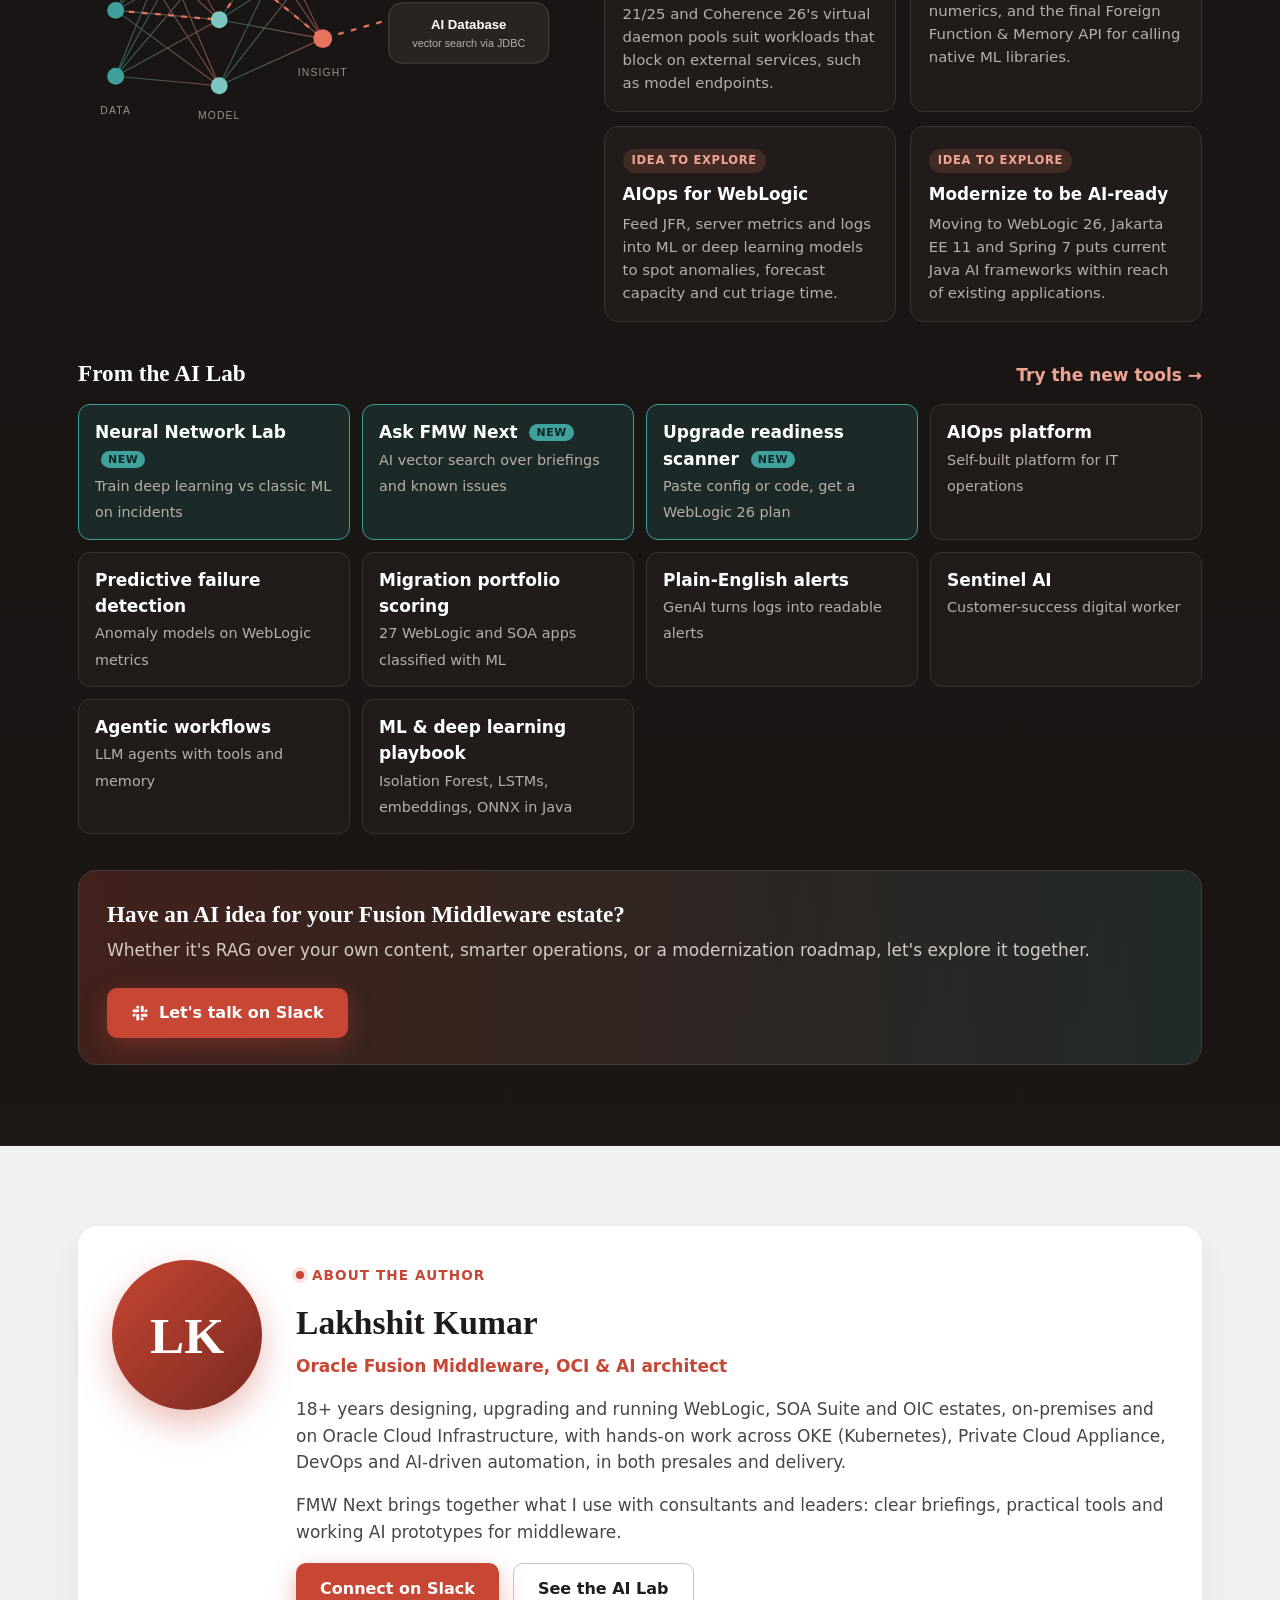
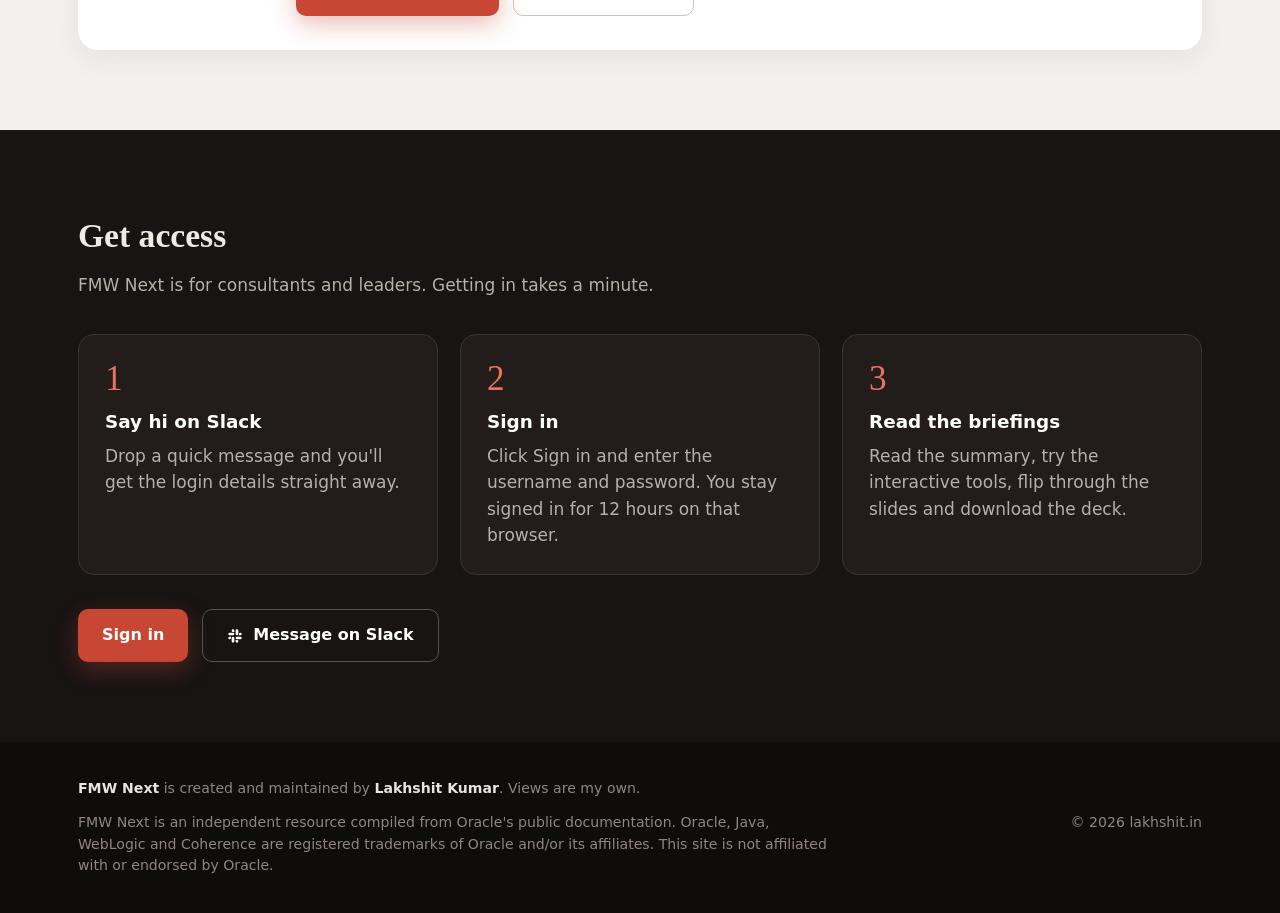
==== commit 9d81318d: "Add files via upload" ====
--- a/index.html
+++ b/index.html
@@ -186,7 +186,7 @@
   <div class="hero"><div class="wrap">
     <div>
       <span class="eyebrow"><i></i>Fusion Middleware &times; AI</span>
-      <a class="heronew" href="/ai-lab/#ask"><i>NEW</i>AI search &amp; upgrade scanner <span>&rarr;</span></a>
+      <a class="heronew" href="/ai-lab/#nn"><i>NEW</i>Train a neural network &middot; AI search &middot; upgrade scanner <span>&rarr;</span></a>
       <h1>Where Fusion Middleware <em>meets AI</em>.</h1>
       <p class="lead">Practical briefings for consultants and leaders on WebLogic, Coherence and OCI, plus how today's platform opens the door to AI, ML and deep learning workloads.</p>
       <div class="actions">
@@ -381,7 +381,7 @@
   </div></div>
 </div>
 
-<div class="newstrip"><div class="wrap"><span class="nbadge">NEW</span><span><b>Just added:</b> Ask FMW Next, an AI search over the briefings and known WebLogic issues, and a WebLogic 26 upgrade readiness scanner for your own config and code.</span><span class="nlinks"><a href="/ai-lab/#ask">Ask a question &rarr;</a><a href="/ai-lab/#scan">Scan your code &rarr;</a></span></div></div>
+<div class="newstrip"><div class="wrap"><span class="nbadge">NEW</span><span><b>Just added:</b> a Neural Network Lab where you train a deep learning model on WebLogic incidents in your browser, Ask FMW Next AI search, and a WebLogic 26 upgrade scanner.</span><span class="nlinks"><a href="/ai-lab/#nn">Train a model &rarr;</a><a href="/ai-lab/#ask">Ask &rarr;</a><a href="/ai-lab/#scan">Scan code &rarr;</a></span></div></div>
 <div class="strip"><div class="wrap"><span class="dotlive"></span><b>Plan now:</b>&nbsp;Premier Support for Fusion Middleware 12c concludes in December 2026, and WebLogic Server 26 is available on-premises and on OCI. <a href="/cloud/">See the dates and options &rarr;</a></div></div>
 <section class="light" id="briefings"><div class="wrap">
   <h2>Briefings</h2>
@@ -502,8 +502,9 @@
   </div>
 
   <div class="lab">
-    <div class="labhead"><h3>From the AI Lab</h3><a href="/ai-lab/#ask">Try the new tools &rarr;</a></div>
+    <div class="labhead"><h3>From the AI Lab</h3><a href="/ai-lab/#nn">Try the new tools &rarr;</a></div>
     <div class="labgrid">
+      <a href="/ai-lab/#nn" class="isnew"><b>Neural Network Lab <em>New</em></b><span>Train deep learning vs classic ML on incidents</span></a>
       <a href="/ai-lab/#ask" class="isnew"><b>Ask FMW Next <em>New</em></b><span>AI vector search over briefings and known issues</span></a>
       <a href="/ai-lab/#scan" class="isnew"><b>Upgrade readiness scanner <em>New</em></b><span>Paste config or code, get a WebLogic 26 plan</span></a>
       <a href="/ai-lab/"><b>AIOps platform</b><span>Self-built platform for IT operations</span></a>
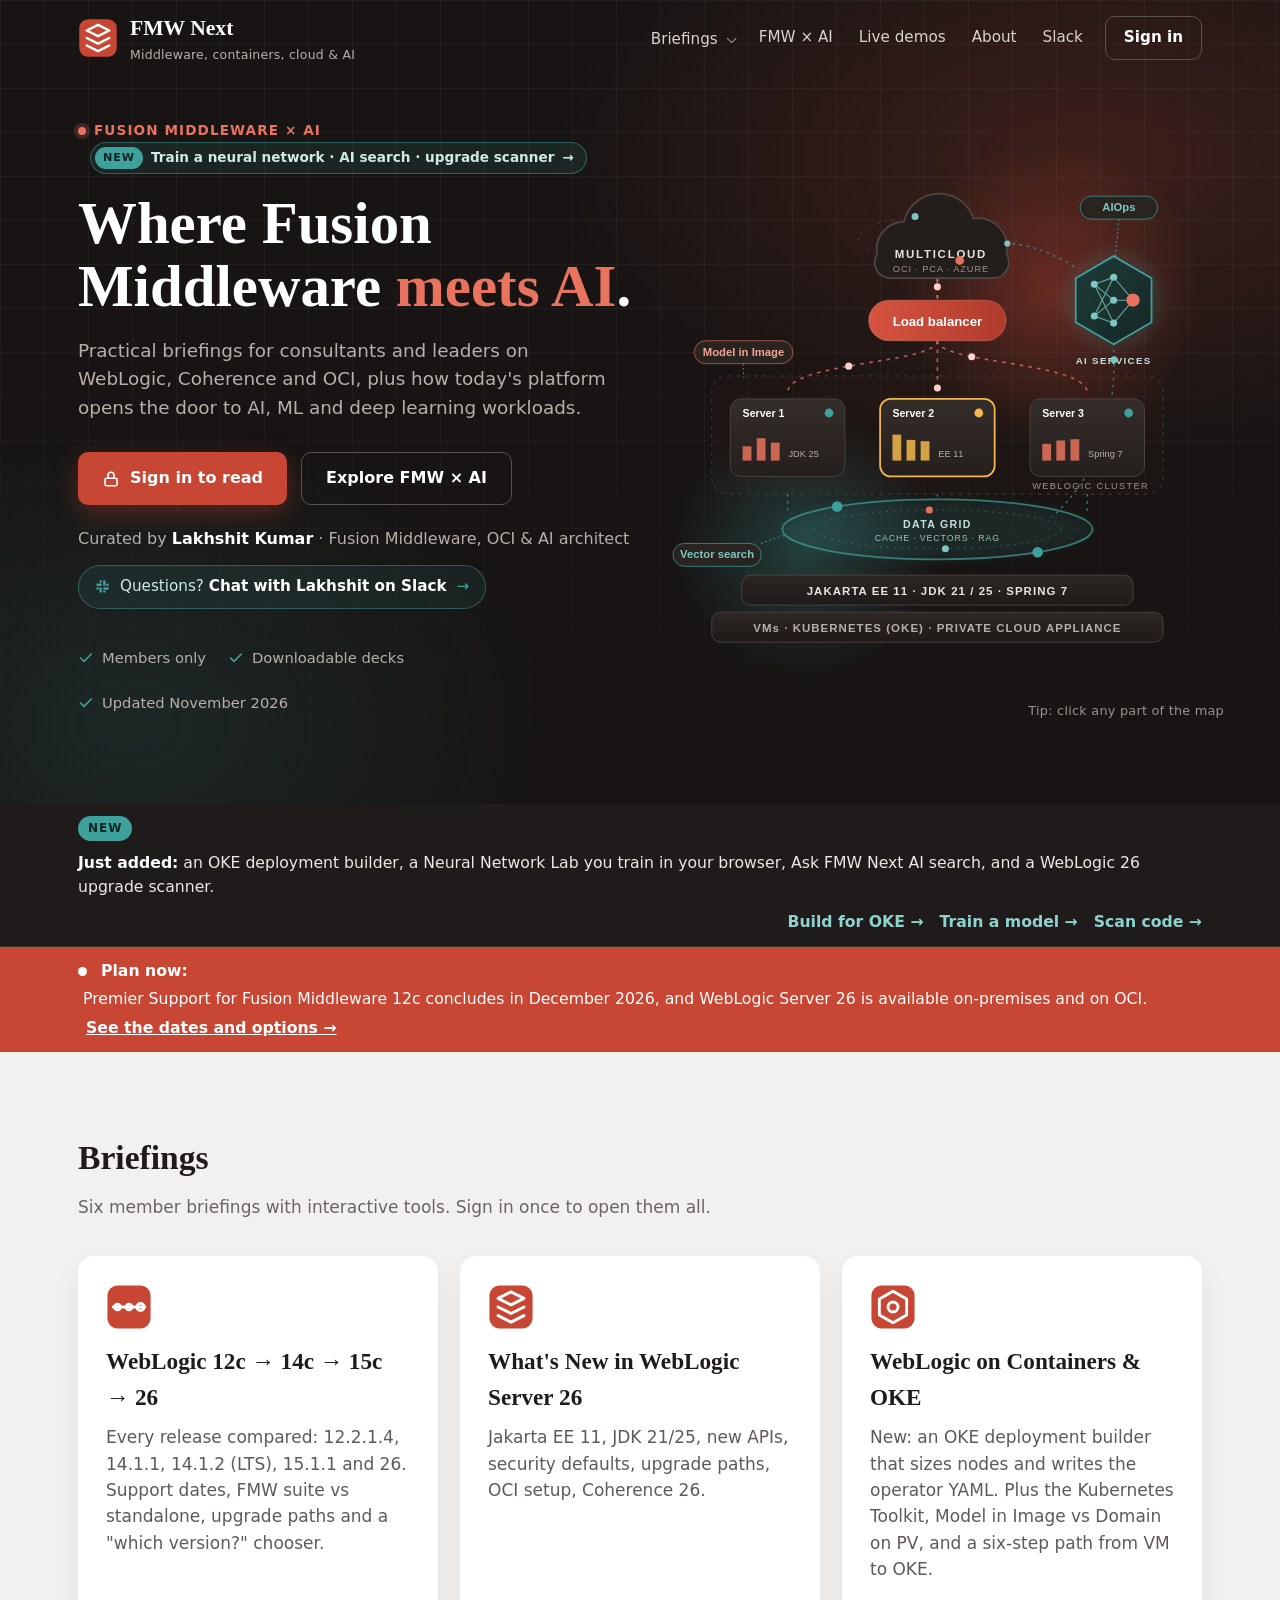
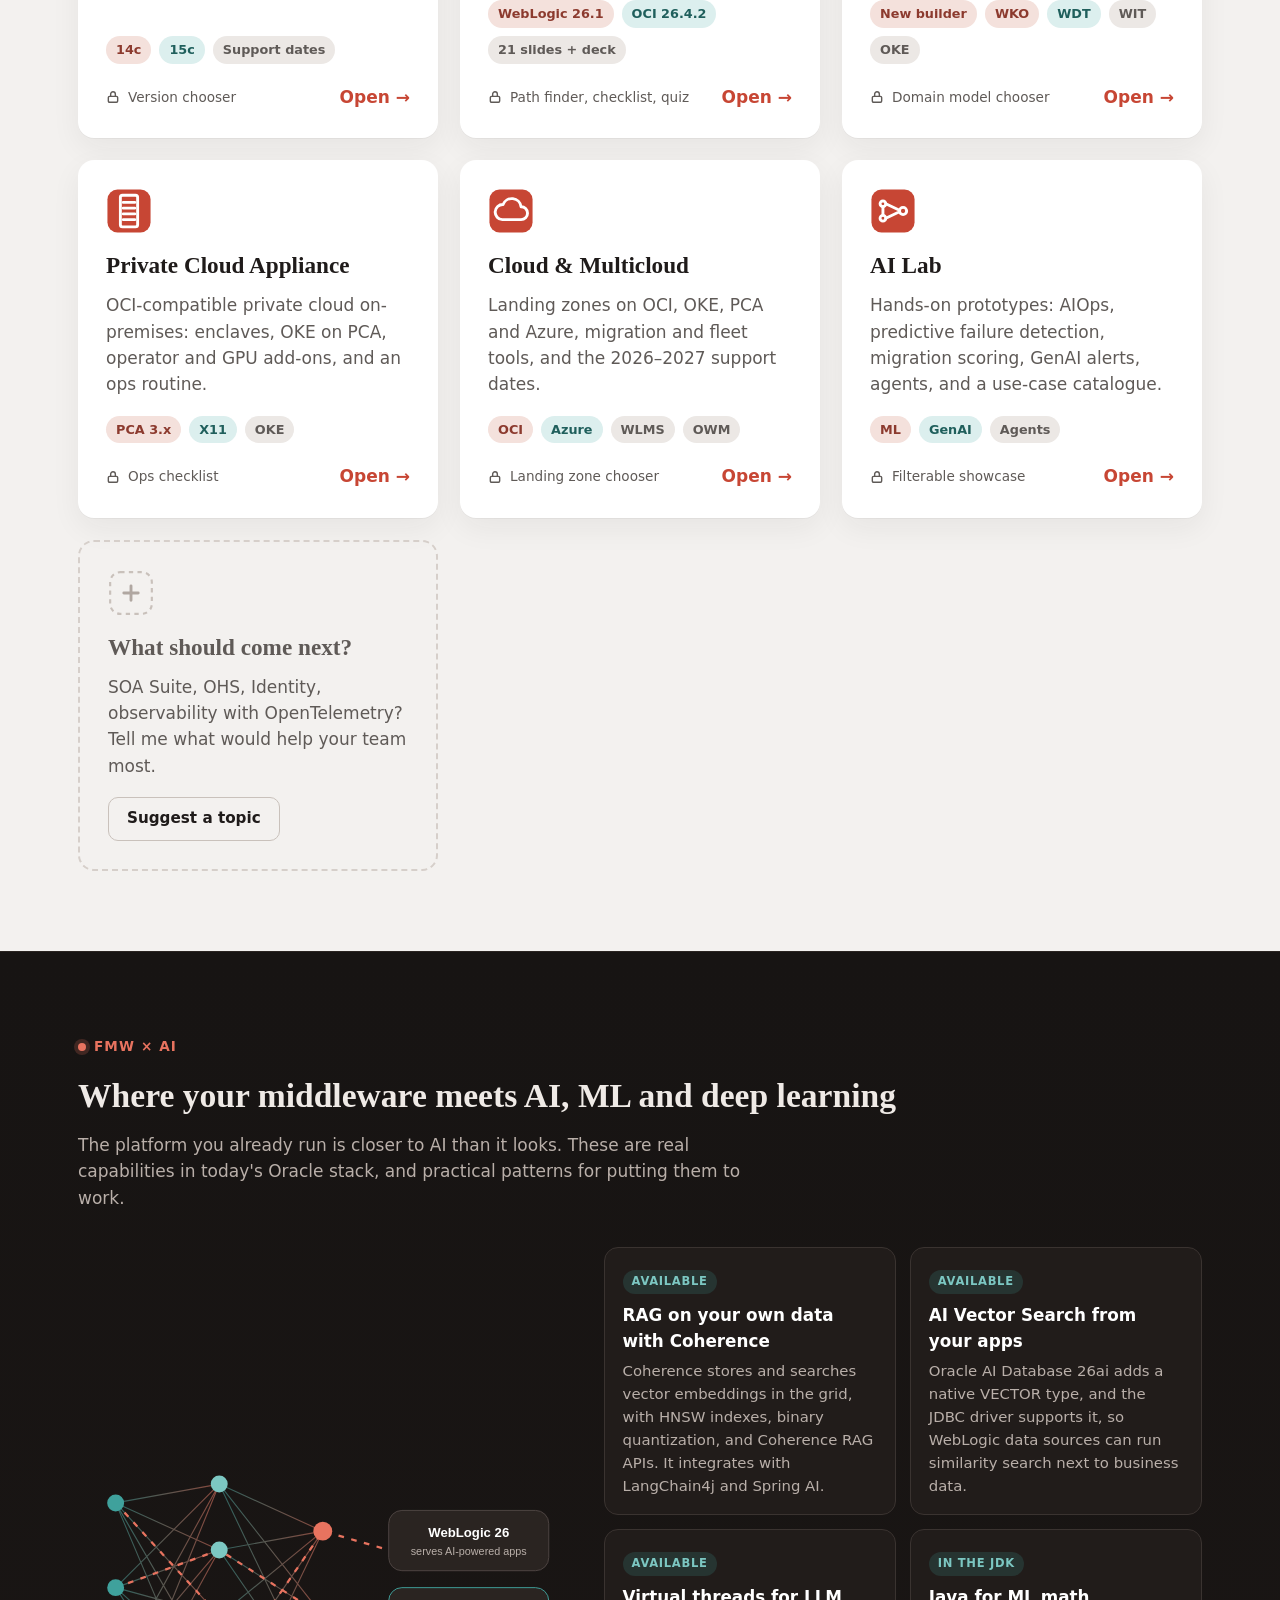
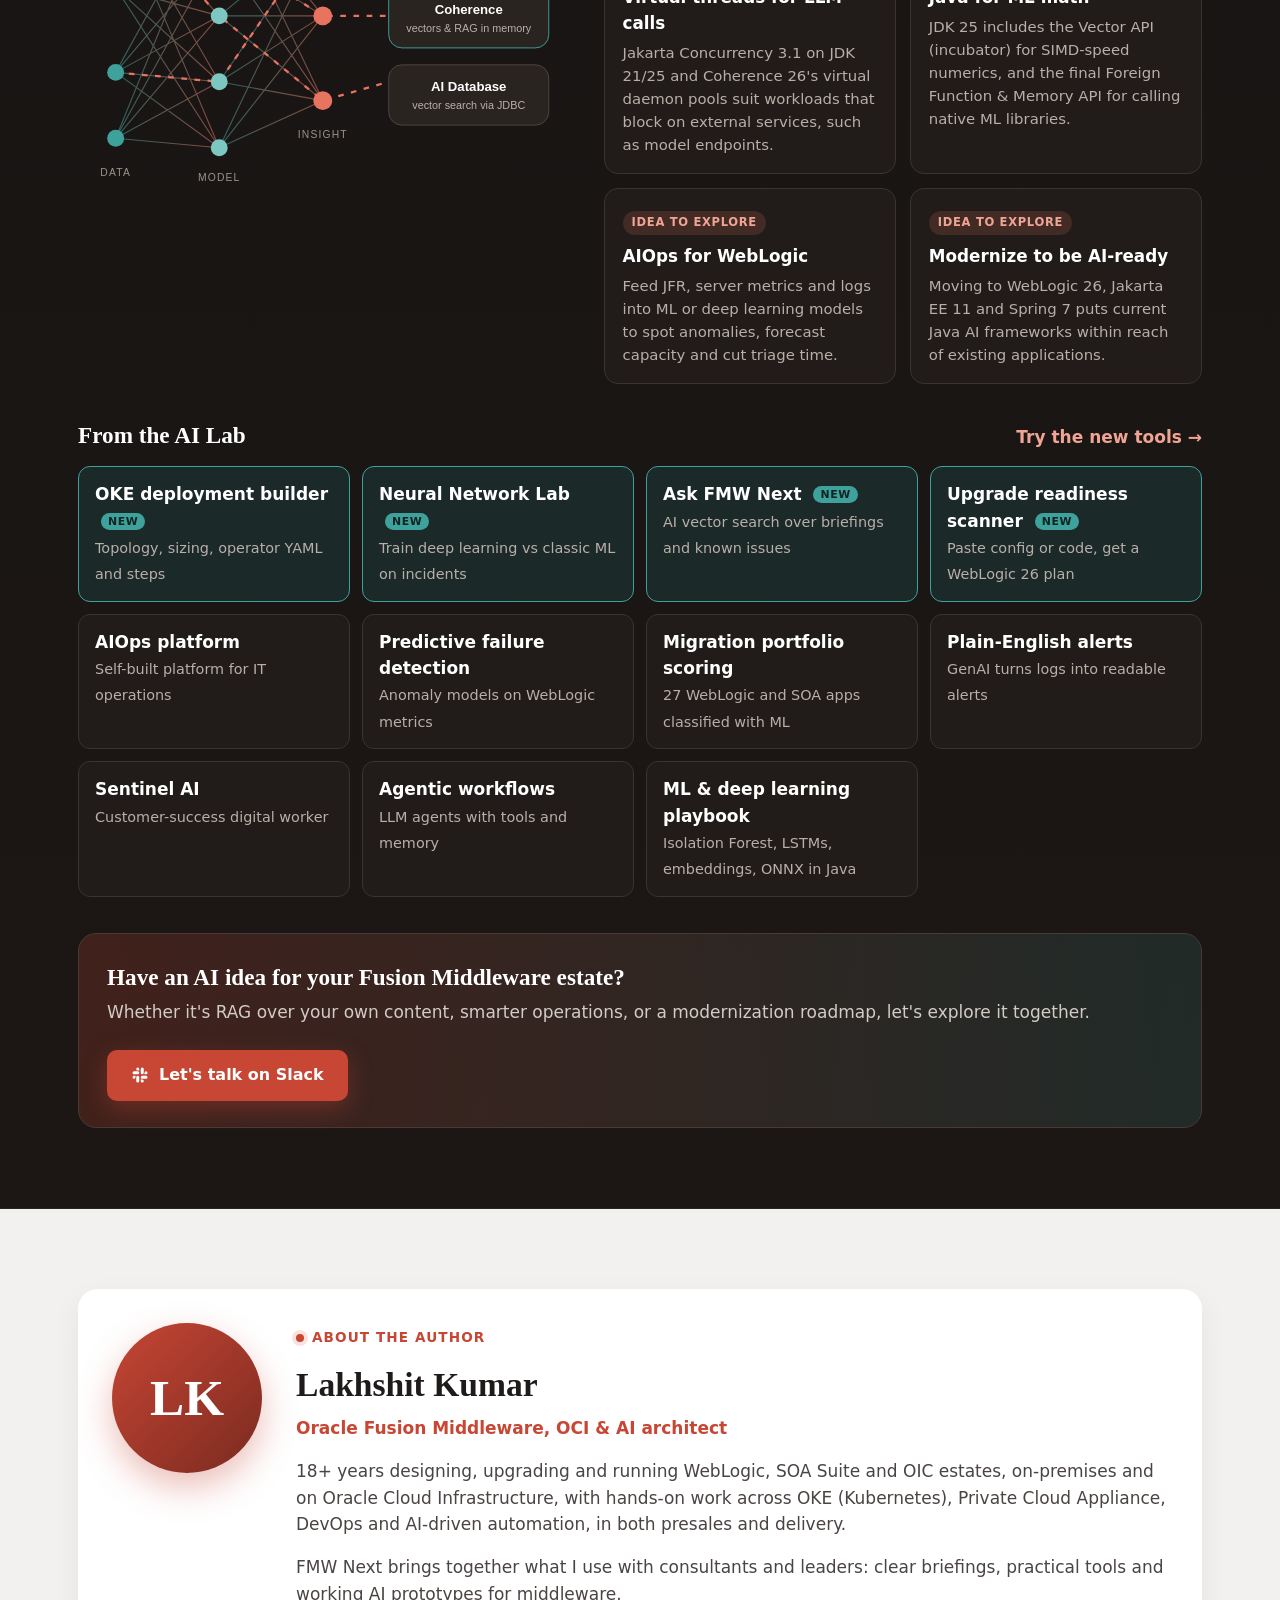
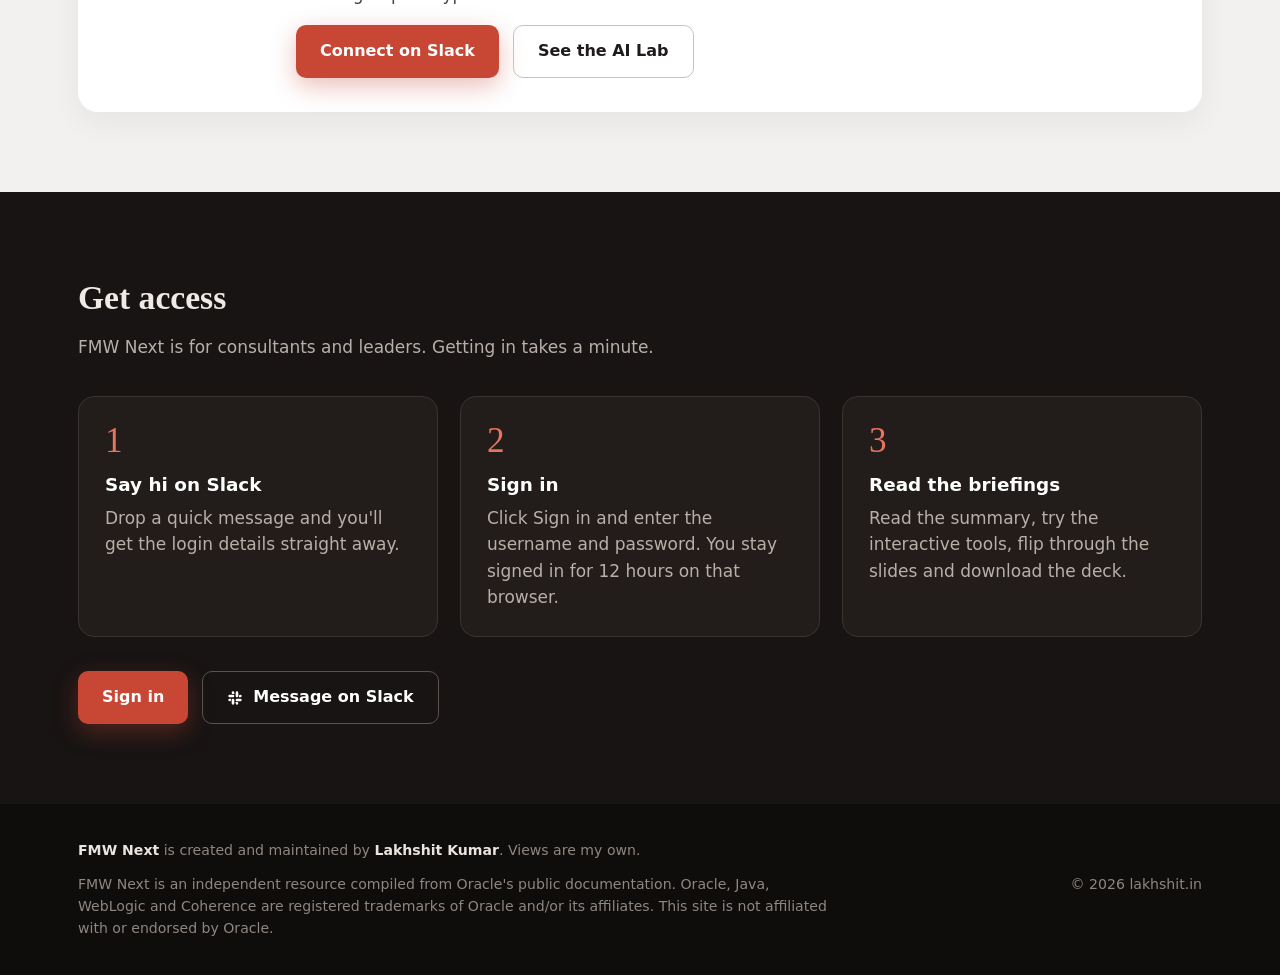
==== commit 97537833: "Add files via upload" ====
--- a/index.html
+++ b/index.html
@@ -381,7 +381,7 @@
   </div></div>
 </div>
 
-<div class="newstrip"><div class="wrap"><span class="nbadge">NEW</span><span><b>Just added:</b> a Neural Network Lab where you train a deep learning model on WebLogic incidents in your browser, Ask FMW Next AI search, and a WebLogic 26 upgrade scanner.</span><span class="nlinks"><a href="/ai-lab/#nn">Train a model &rarr;</a><a href="/ai-lab/#ask">Ask &rarr;</a><a href="/ai-lab/#scan">Scan code &rarr;</a></span></div></div>
+<div class="newstrip"><div class="wrap"><span class="nbadge">NEW</span><span><b>Just added:</b> an OKE deployment builder, a Neural Network Lab you train in your browser, Ask FMW Next AI search, and a WebLogic 26 upgrade scanner.</span><span class="nlinks"><a href="/containers/#builder">Build for OKE &rarr;</a><a href="/ai-lab/#nn">Train a model &rarr;</a><a href="/ai-lab/#scan">Scan code &rarr;</a></span></div></div>
 <div class="strip"><div class="wrap"><span class="dotlive"></span><b>Plan now:</b>&nbsp;Premier Support for Fusion Middleware 12c concludes in December 2026, and WebLogic Server 26 is available on-premises and on OCI. <a href="/cloud/">See the dates and options &rarr;</a></div></div>
 <section class="light" id="briefings"><div class="wrap">
   <h2>Briefings</h2>
@@ -404,8 +404,8 @@
     <a class="card brief" href="/containers/">
       <svg width="46" height="46" viewBox="0 0 64 64" aria-hidden="true"><rect x="2" y="2" width="60" height="60" rx="14" fill="#C74634"/><g fill="none" stroke="#fff" stroke-width="4" stroke-linecap="round" stroke-linejoin="round"><path d="M32 10 L51 21 V43 L32 54 L13 43 V21 Z"/><circle cx="32" cy="32" r="7"/></g></svg>
       <h3>WebLogic on Containers &amp; OKE</h3>
-      <p>WebLogic Kubernetes Toolkit, Model in Image vs Domain on PV, OKE node types, and a six-step path from VM to Kubernetes.</p>
-      <div class="meta"><span class="chip">WKO</span><span class="chip teal">WDT</span><span class="chip gray">WIT</span><span class="chip gray">OKE</span></div>
+      <p>New: an OKE deployment builder that sizes nodes and writes the operator YAML. Plus the Kubernetes Toolkit, Model in Image vs Domain on PV, and a six-step path from VM to OKE.</p>
+      <div class="meta"><span class="chip">New builder</span><span class="chip">WKO</span><span class="chip teal">WDT</span><span class="chip gray">WIT</span><span class="chip gray">OKE</span></div>
       <div class="bfoot"><span class="lock"><svg width="14" height="14" viewBox="0 0 24 24" fill="none" stroke="currentColor" stroke-width="2.4" stroke-linecap="round" stroke-linejoin="round"><rect x="4" y="11" width="16" height="10" rx="2"/><path d="M8 11V7a4 4 0 0 1 8 0v4"/></svg> Domain model chooser</span><span class="go">Open &rarr;</span></div>
     </a>
     <a class="card brief" href="/pca/">
@@ -504,6 +504,7 @@
   <div class="lab">
     <div class="labhead"><h3>From the AI Lab</h3><a href="/ai-lab/#nn">Try the new tools &rarr;</a></div>
     <div class="labgrid">
+      <a href="/containers/#builder" class="isnew"><b>OKE deployment builder <em>New</em></b><span>Topology, sizing, operator YAML and steps</span></a>
       <a href="/ai-lab/#nn" class="isnew"><b>Neural Network Lab <em>New</em></b><span>Train deep learning vs classic ML on incidents</span></a>
       <a href="/ai-lab/#ask" class="isnew"><b>Ask FMW Next <em>New</em></b><span>AI vector search over briefings and known issues</span></a>
       <a href="/ai-lab/#scan" class="isnew"><b>Upgrade readiness scanner <em>New</em></b><span>Paste config or code, get a WebLogic 26 plan</span></a>
